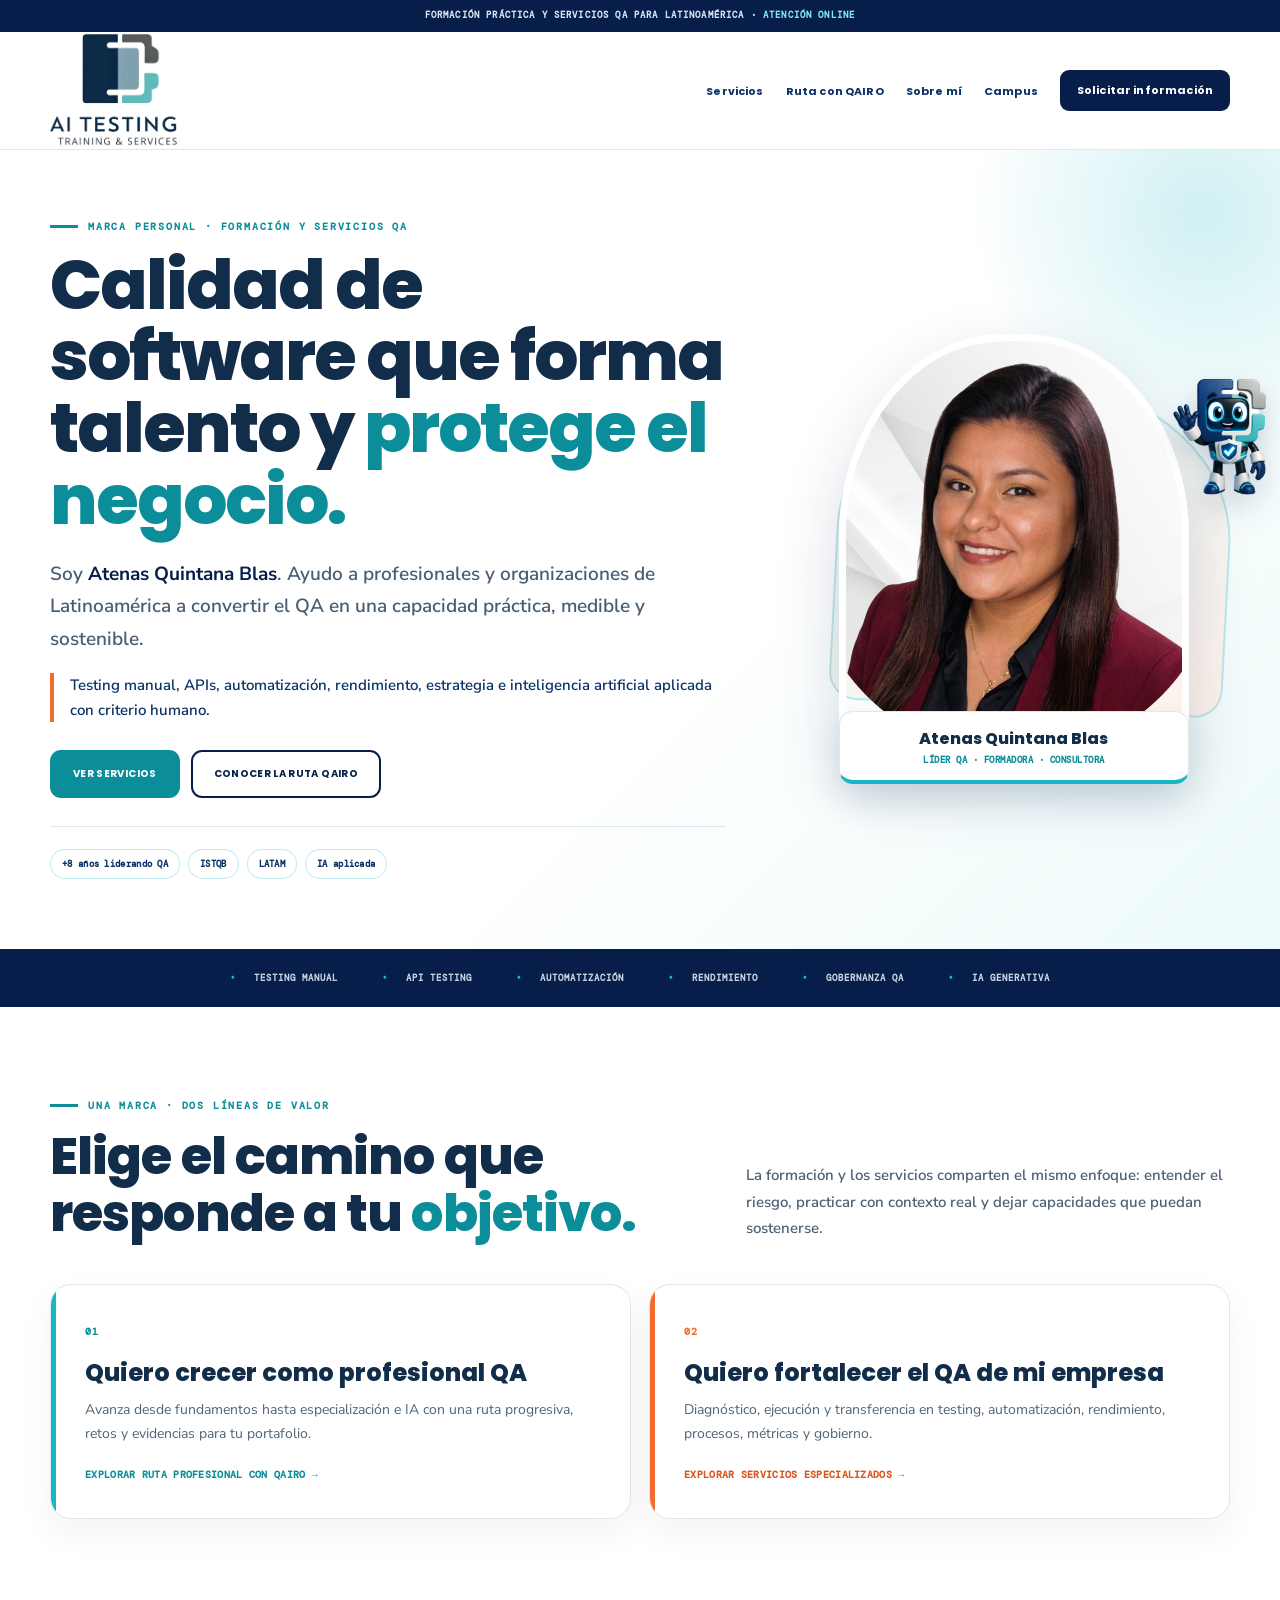
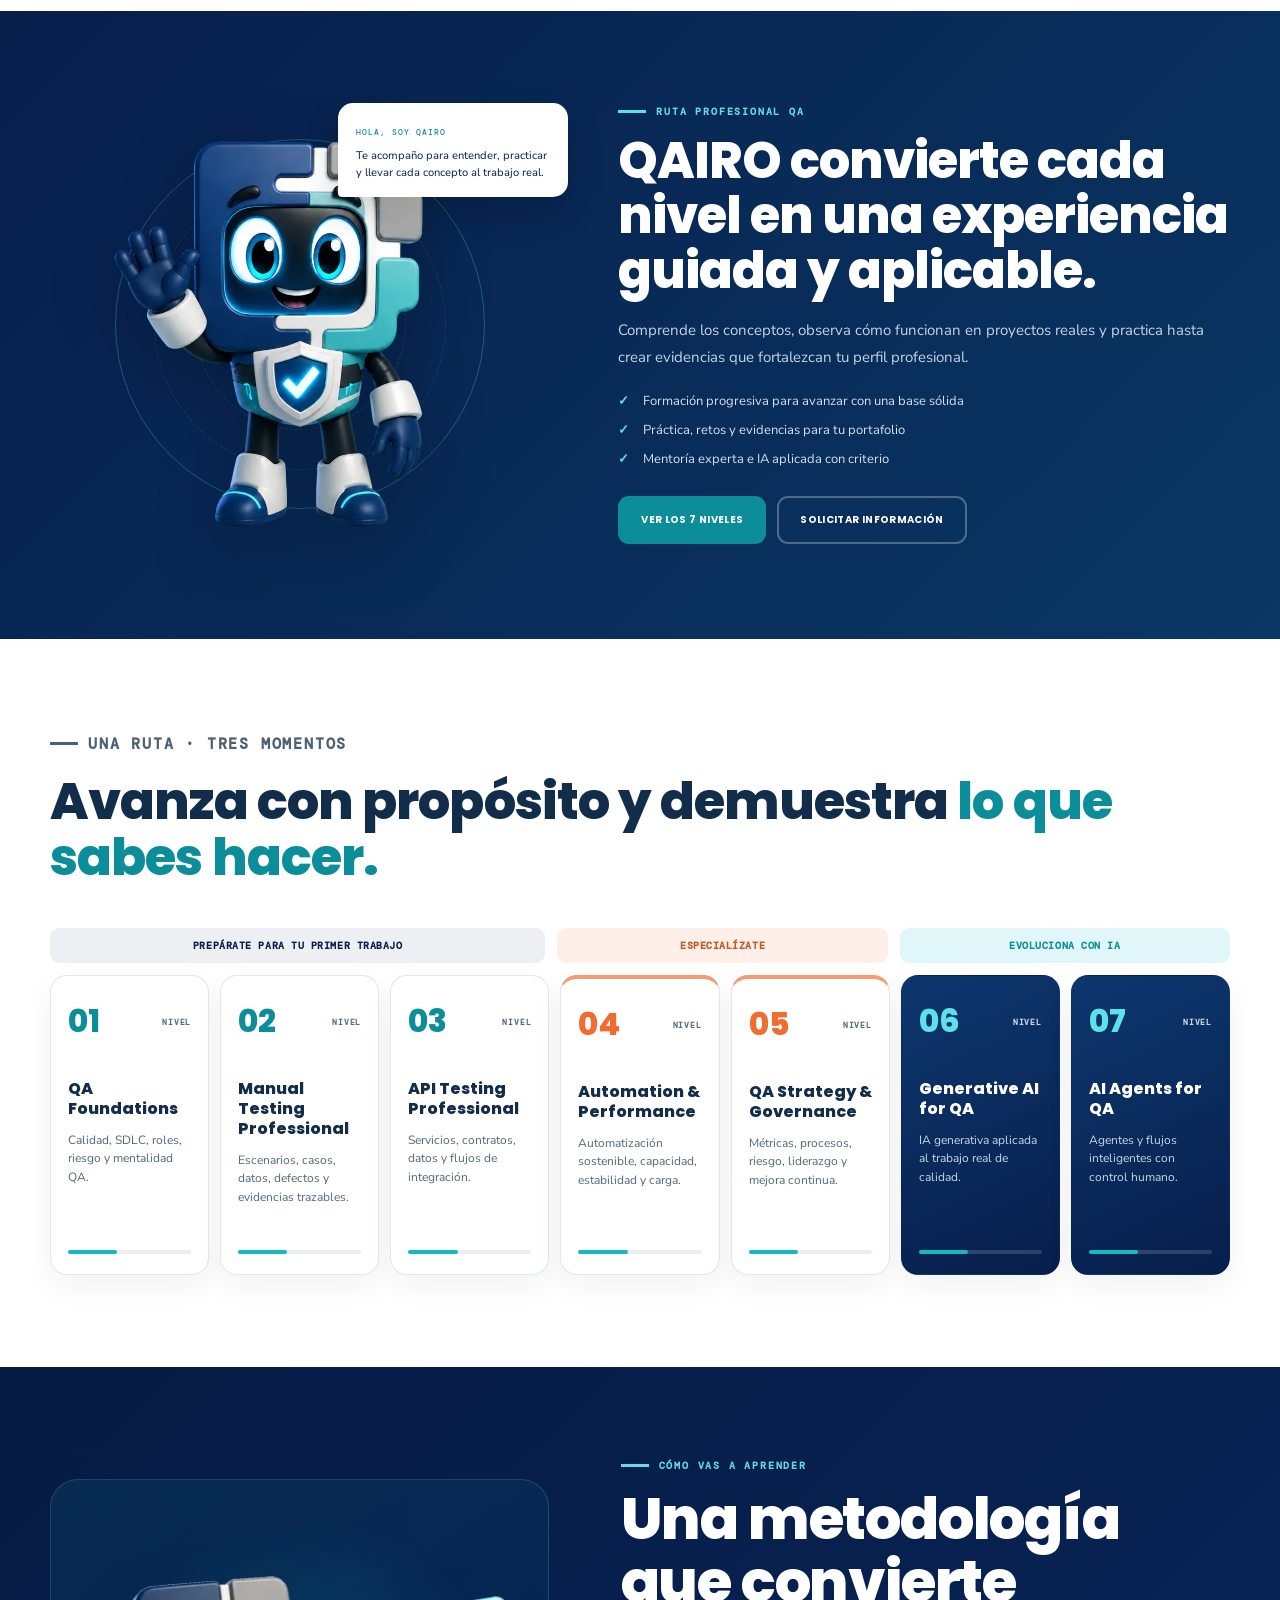
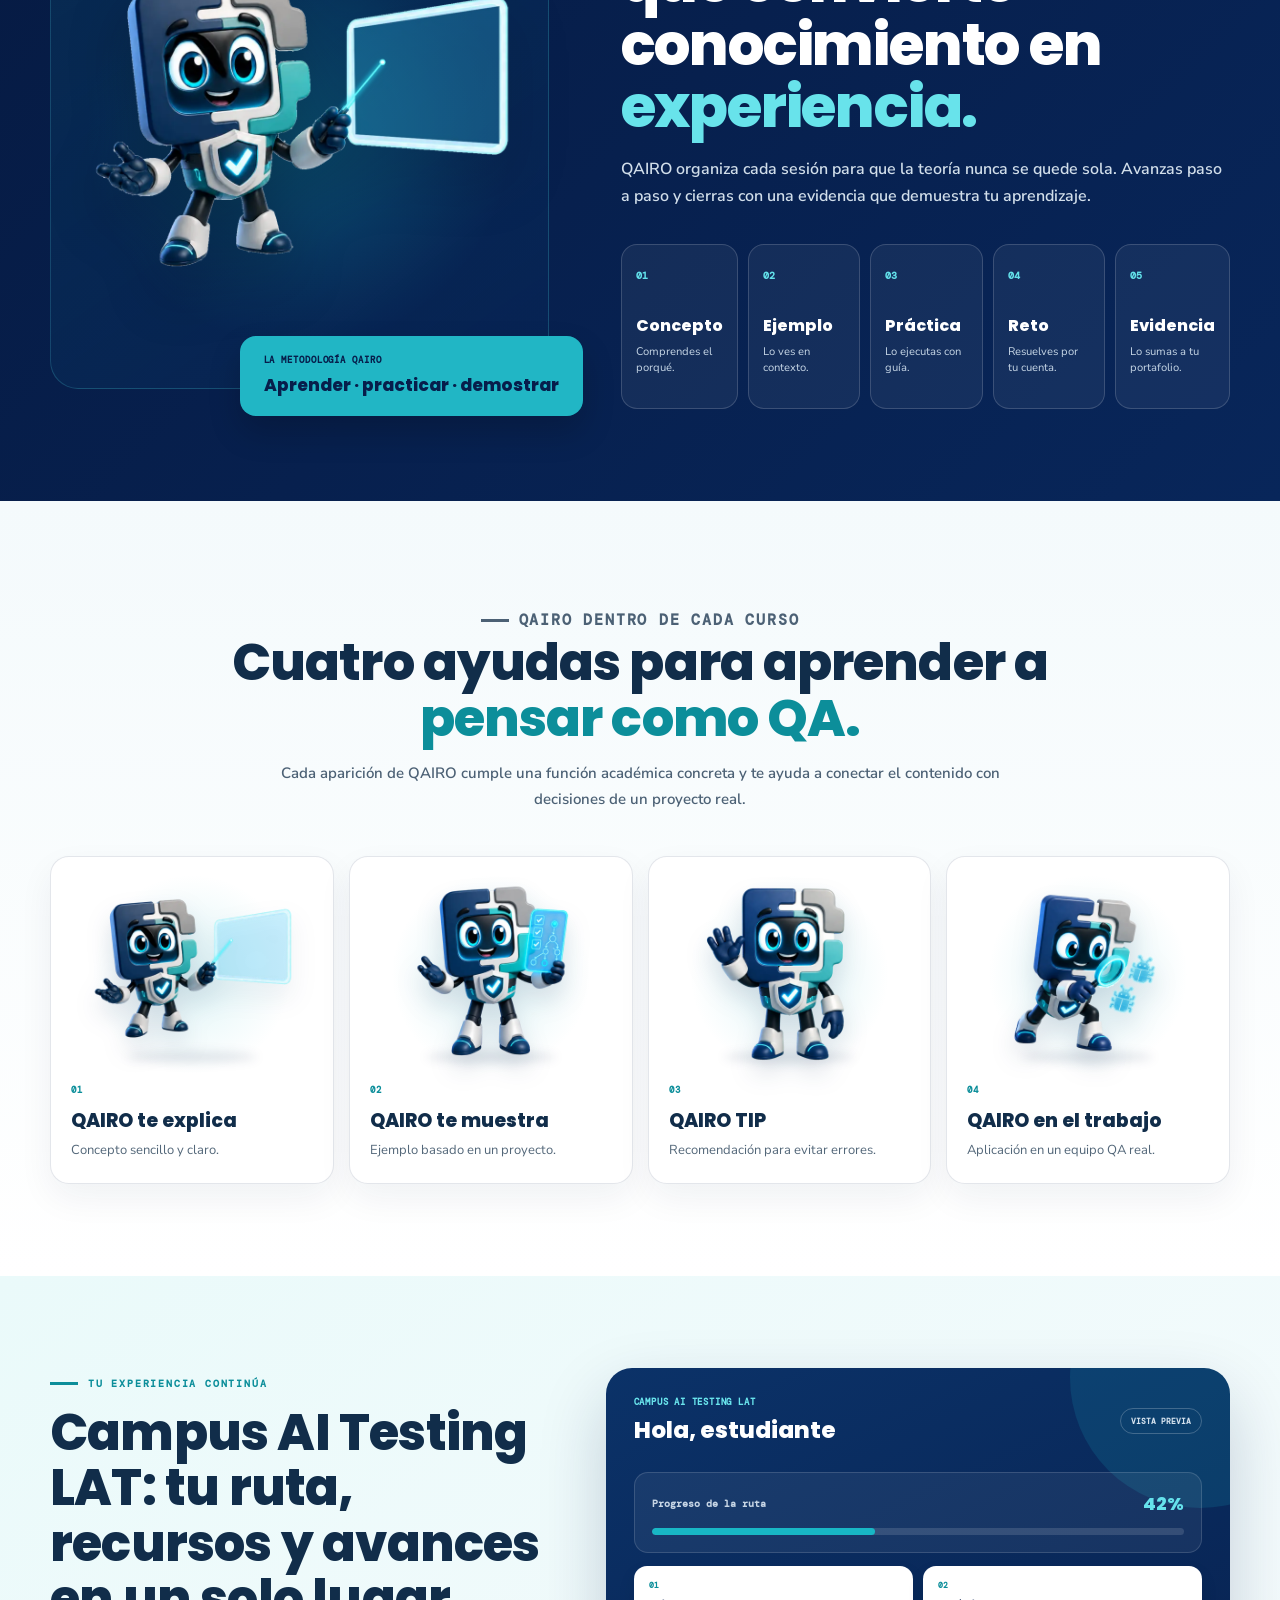
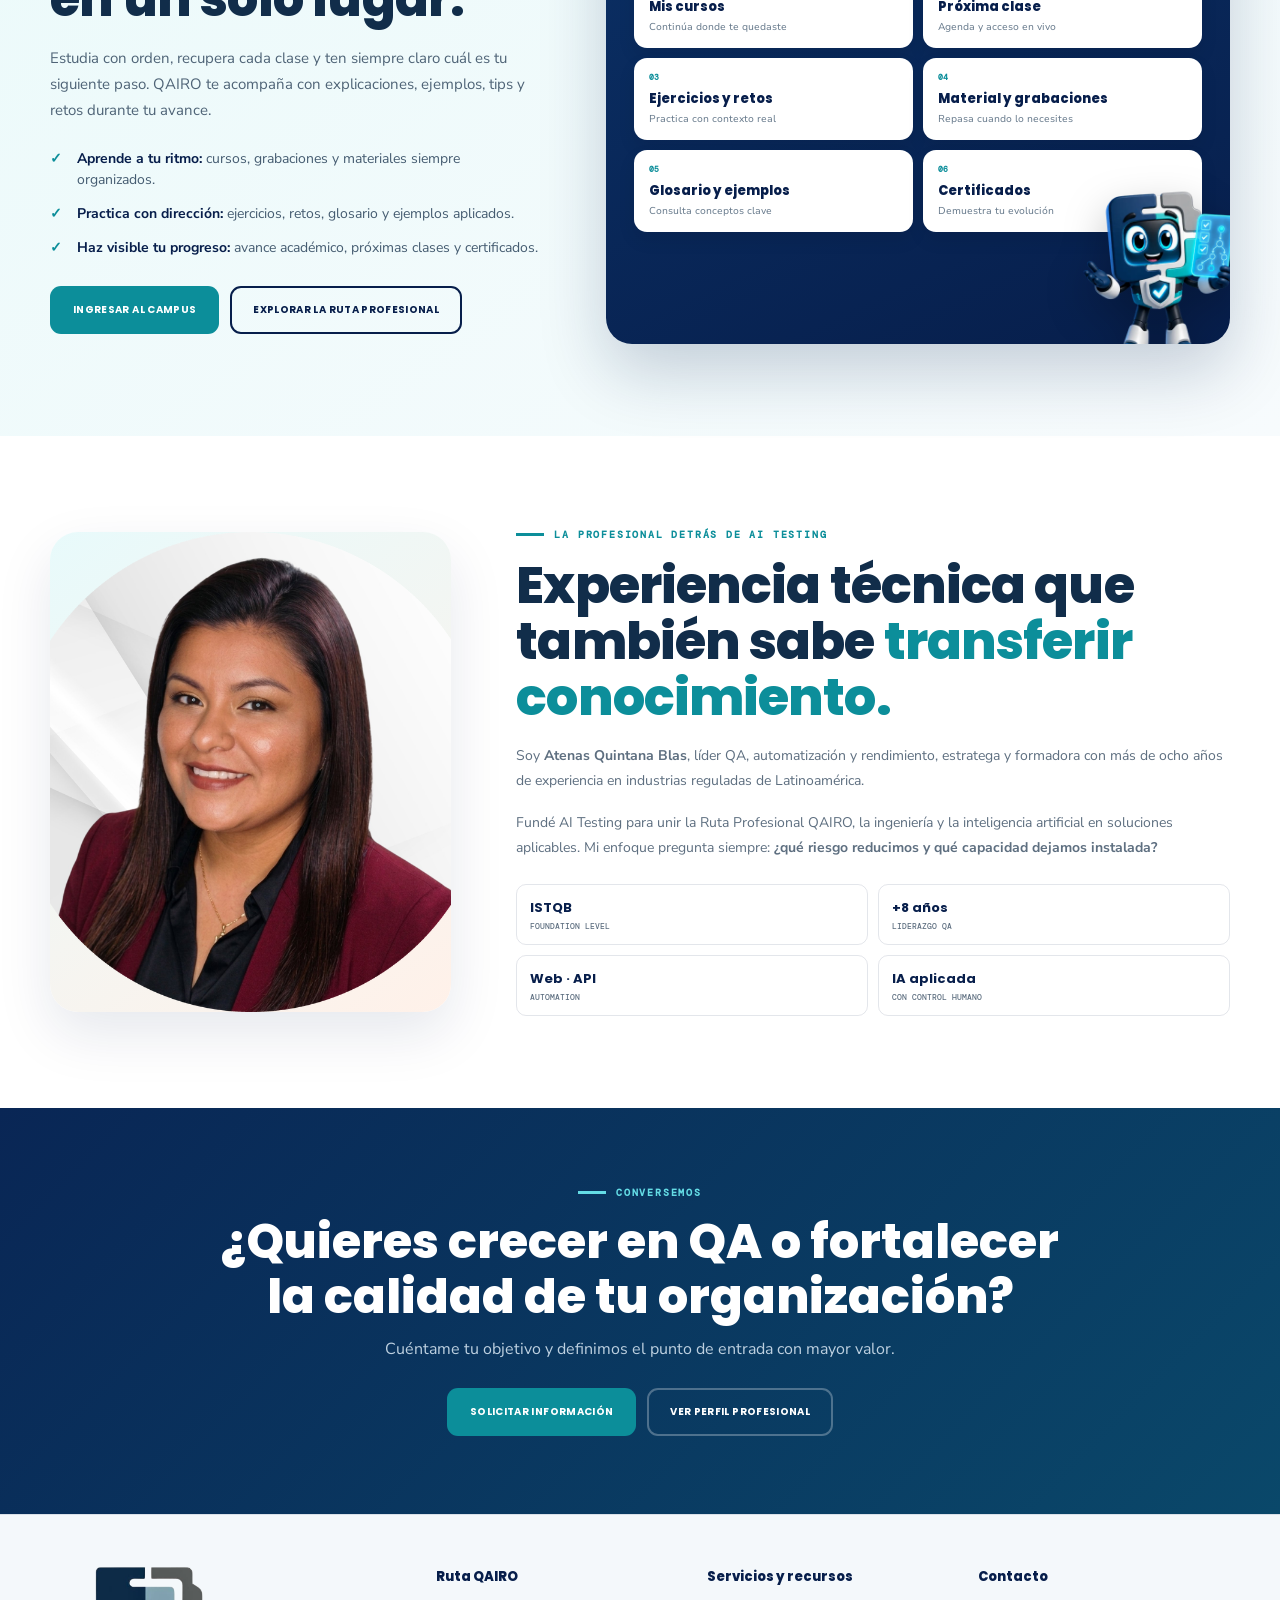
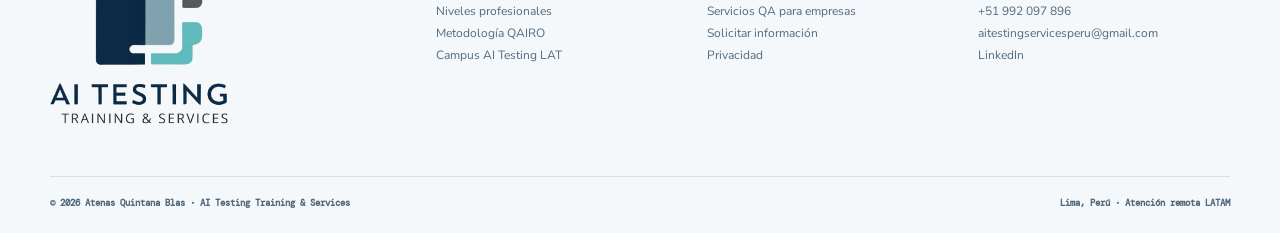
==== index.html @ d125d677 "Unifica servicios en dos líneas de valor" ====
<!doctype html>
<html lang="es-419">
<head>
  <meta charset="utf-8">
  <meta name="viewport" content="width=device-width,initial-scale=1">
  <title>AI Testing | Formación QA, QAIRO y Servicios de Testing LATAM</title>
  <meta name="description" content="Marca personal de Atenas Quintana: formación QA guiada por QAIRO, servicios de testing, automatización, rendimiento, gobierno e IA aplicada para Latinoamérica.">
  <meta name="author" content="Atenas Quintana Blas">
  <meta name="theme-color" content="#071e4b">
  <meta name="robots" content="index,follow">
  <link rel="canonical" href="https://aitesting.lat/">
  <meta property="og:type" content="website">
  <meta property="og:locale" content="es_419">
  <meta property="og:site_name" content="AI Testing Training &amp; Services">
  <meta property="og:title" content="AI Testing | Formación y Servicios QA para LATAM">
  <meta property="og:description" content="Aprende con la Ruta Profesional guiada por QAIRO o fortalece la calidad de tu organización con servicios QA especializados.">
  <meta property="og:url" content="https://aitesting.lat/">
  <meta property="og:image" content="https://aitesting.lat/assets/atenas-quintana.png">
  <link rel="preconnect" href="https://fonts.googleapis.com">
  <link rel="preconnect" href="https://fonts.gstatic.com" crossorigin>
  <link href="https://fonts.googleapis.com/css2?family=DM+Mono:wght@400;500&family=Nunito+Sans:opsz,wght@6..12,400;6..12,600;6..12,700;6..12,800&family=Poppins:wght@600;700;800&display=swap" rel="stylesheet">
  <link rel="stylesheet" href="assets/home.css?v=20260817-5">
  <script type="application/ld+json">
  {"@context":"https://schema.org","@graph":[
    {"@type":"Person","@id":"https://aitesting.lat/#atenas","name":"Atenas Quintana Blas","jobTitle":"Líder QA, Automatización y Rendimiento","url":"https://aitesting.lat/#sobre-mi","image":"https://aitesting.lat/assets/atenas-quintana.png","sameAs":["https://www.linkedin.com/in/atenas-quintana-blas"]},
    {"@type":["ProfessionalService","Organization"],"@id":"https://aitesting.lat/#organization","name":"AI Testing Training & Services","url":"https://aitesting.lat/","logo":"https://aitesting.lat/assets/ai-testing-logo-oficial.png","founder":{"@id":"https://aitesting.lat/#atenas"},"email":"aitestingservicesperu@gmail.com","telephone":"+51992097896","areaServed":"Latin America","availableLanguage":"Spanish"}
  ]}
  </script>
</head>
<body>
  <a class="skip-link" href="#contenido">Saltar al contenido</a>
  <div class="topbar">Formación práctica y servicios QA para Latinoamérica · <strong>Atención online</strong></div>
  <nav class="nav" aria-label="Navegación principal">
    <div class="container nav-inner">
      <a class="brand" href="#inicio" aria-label="AI Testing, ir al inicio"><img src="assets/ai-testing-logo-oficial.png?v=20260817-3" alt="AI Testing Training &amp; Services" width="599" height="530"></a>
      <button class="menu-button" id="menuButton" type="button" aria-label="Abrir menú" aria-expanded="false"><span></span><span></span><span></span></button>
      <ul class="nav-links" id="navLinks">
        <li><a href="#servicios">Servicios</a></li><li><a href="#ruta">Ruta con QAIRO</a></li><li><a href="#sobre-mi">Sobre mí</a></li><li><a href="#campus">Campus</a></li><li><a class="nav-cta" href="#contacto">Solicitar información</a></li>
      </ul>
    </div>
  </nav>
  <main id="contenido">
    <header class="hero" id="inicio">
      <div class="container hero-grid">
        <div class="hero-copy"><p class="eyebrow"><span></span> Marca personal · Formación y servicios QA</p><h1>Calidad de software que forma talento y <em>protege el negocio.</em></h1><p class="hero-lead">Soy <strong>Atenas Quintana Blas</strong>. Ayudo a profesionales y organizaciones de Latinoamérica a convertir el QA en una capacidad práctica, medible y sostenible.</p><p class="hero-detail">Testing manual, APIs, automatización, rendimiento, estrategia e inteligencia artificial aplicada con criterio humano.</p><div class="actions"><a class="button button-primary" href="servicios-testing-qa-latinoamerica.html">Ver servicios</a><a class="button button-outline" href="#ruta">Conocer la Ruta QAIRO</a></div><div class="hero-proof" aria-label="Especialidades"><span>+8 años liderando QA</span><span>ISTQB</span><span>LATAM</span><span>IA aplicada</span></div></div>
        <div class="portrait-area"><div class="portrait-backdrop"></div><img class="portrait" src="assets/atenas-quintana.png" alt="Atenas Quintana Blas, líder QA y formadora" width="800" height="800"><div class="hero-qairo" aria-label="QAIRO, guía de la Ruta Profesional QA"><img src="assets/qairo/qairo-bienvenida.webp" alt="QAIRO, guía académico" width="900" height="900"></div><div class="portrait-card"><strong>Atenas Quintana Blas</strong><span>Líder QA · Formadora · Consultora</span></div></div>
      </div>
    </header>
    <section class="expertise" aria-label="Áreas de experiencia"><div class="container expertise-row"><span>Testing manual</span><span>API Testing</span><span>Automatización</span><span>Rendimiento</span><span>Gobernanza QA</span><span>IA generativa</span></div></section>
    <section class="section intro" id="servicios" aria-labelledby="intro-title"><div class="container"><div class="section-head split"><div><p class="eyebrow"><span></span> Una marca · Dos líneas de valor</p><h2 id="intro-title">Elige el camino que responde a tu <em>objetivo.</em></h2></div><p>La formación y los servicios comparten el mismo enfoque: entender el riesgo, practicar con contexto real y dejar capacidades que puedan sostenerse.</p></div><div class="value-grid"><article class="value-card teal"><span class="value-index">01</span><h3>Quiero crecer como profesional QA</h3><p>Avanza desde fundamentos hasta especialización e IA con una ruta progresiva, retos y evidencias para tu portafolio.</p><a href="#ruta">Explorar Ruta Profesional con QAIRO →</a></article><article class="value-card orange"><span class="value-index">02</span><h3>Quiero fortalecer el QA de mi empresa</h3><p>Diagnóstico, ejecución y transferencia en testing, automatización, rendimiento, procesos, métricas y gobierno.</p><a href="servicios-testing-qa-latinoamerica.html">Explorar servicios especializados →</a></article></div></div></section>
    <section class="qairo-intro" id="ruta" aria-labelledby="ruta-title"><div class="container qairo-intro-grid"><div class="qairo-visual"><div class="qairo-orbit" aria-hidden="true"></div><img src="assets/qairo/qairo-bienvenida.webp" alt="QAIRO, guía académico de la Ruta Profesional QA" width="900" height="900"><div class="qairo-bubble"><span>HOLA, SOY QAIRO</span><p>Te acompaño para entender, practicar y llevar cada concepto al trabajo real.</p></div></div><div class="qairo-copy"><p class="eyebrow light"><span></span> Ruta Profesional QA</p><h2 id="ruta-title">QAIRO convierte cada nivel en una experiencia guiada y aplicable.</h2><p>Comprende los conceptos, observa cómo funcionan en proyectos reales y practica hasta crear evidencias que fortalezcan tu perfil profesional.</p><ul class="check-list"><li>Formación progresiva para avanzar con una base sólida</li><li>Práctica, retos y evidencias para tu portafolio</li><li>Mentoría experta e IA aplicada con criterio</li></ul><div class="actions"><a class="button button-teal" href="#niveles">Ver los 7 niveles</a><a class="button button-ghost" href="mailto:aitestingservicesperu@gmail.com?subject=Informaci%C3%B3n%20sobre%20la%20Ruta%20Profesional%20QAIRO">Solicitar información</a></div></div></div></section>
    <section class="section route" id="niveles" aria-labelledby="levels-title"><div class="container"><div class="section-head"><p class="eyebrow"><span></span> Una ruta · Tres momentos</p><h2 id="levels-title">Avanza con propósito y demuestra <em>lo que sabes hacer.</em></h2></div><div class="stage-labels" aria-hidden="true"><span>Prepárate para tu primer trabajo</span><span>Especialízate</span><span>Evoluciona con IA</span></div><div class="levels-grid"><article class="level-card"><div><strong>01</strong><small>NIVEL</small></div><h3>QA Foundations</h3><p>Calidad, SDLC, roles, riesgo y mentalidad QA.</p><i></i></article><article class="level-card"><div><strong>02</strong><small>NIVEL</small></div><h3>Manual Testing Professional</h3><p>Escenarios, casos, datos, defectos y evidencias trazables.</p><i></i></article><article class="level-card"><div><strong>03</strong><small>NIVEL</small></div><h3>API Testing Professional</h3><p>Servicios, contratos, datos y flujos de integración.</p><i></i></article><article class="level-card specialized"><div><strong>04</strong><small>NIVEL</small></div><h3>Automation &amp; Performance</h3><p>Automatización sostenible, capacidad, estabilidad y carga.</p><i></i></article><article class="level-card specialized"><div><strong>05</strong><small>NIVEL</small></div><h3>QA Strategy &amp; Governance</h3><p>Métricas, procesos, riesgo, liderazgo y mejora continua.</p><i></i></article><article class="level-card ai"><div><strong>06</strong><small>NIVEL</small></div><h3>Generative AI for QA</h3><p>IA generativa aplicada al trabajo real de calidad.</p><i></i></article><article class="level-card ai"><div><strong>07</strong><small>NIVEL</small></div><h3>AI Agents for QA</h3><p>Agentes y flujos inteligentes con control humano.</p><i></i></article></div></div></section>
    <section class="qairo-methodology" id="metodologia" aria-labelledby="methodology-title"><div class="container methodology-grid"><div class="methodology-visual"><div class="methodology-glow" aria-hidden="true"></div><img src="assets/qairo/qairo-explica-dinamico.webp" alt="QAIRO presenta la metodología de aprendizaje" width="900" height="900"><div class="methodology-seal"><small>La metodología QAIRO</small><strong>Aprender · practicar · demostrar</strong></div></div><div class="methodology-copy"><p class="eyebrow light"><span></span> Cómo vas a aprender</p><h2 id="methodology-title">Una metodología que convierte conocimiento en <em>experiencia.</em></h2><p>QAIRO organiza cada sesión para que la teoría nunca se quede sola. Avanzas paso a paso y cierras con una evidencia que demuestra tu aprendizaje.</p><div class="methodology-steps"><article><span>01</span><h3>Concepto</h3><p>Comprendes el porqué.</p></article><article><span>02</span><h3>Ejemplo</h3><p>Lo ves en contexto.</p></article><article><span>03</span><h3>Práctica</h3><p>Lo ejecutas con guía.</p></article><article><span>04</span><h3>Reto</h3><p>Resuelves por tu cuenta.</p></article><article><span>05</span><h3>Evidencia</h3><p>Lo sumas a tu portafolio.</p></article></div></div></div></section>
    <section class="section method" aria-labelledby="method-title"><div class="container"><div class="section-head centered"><p class="eyebrow"><span></span> QAIRO dentro de cada curso</p><h2 id="method-title">Cuatro ayudas para aprender a <em>pensar como QA.</em></h2><p>Cada aparición de QAIRO cumple una función académica concreta y te ayuda a conectar el contenido con decisiones de un proyecto real.</p></div><div class="method-grid"><article><div class="method-image"><img src="assets/qairo/qairo-explica-dinamico.webp" alt="QAIRO explica un concepto con apoyo visual"></div><span>01</span><h3>QAIRO te explica</h3><p>Concepto sencillo y claro.</p></article><article><div class="method-image"><img src="assets/qairo/qairo-muestra.webp" alt="QAIRO muestra un ejemplo real"></div><span>02</span><h3>QAIRO te muestra</h3><p>Ejemplo basado en un proyecto.</p></article><article><div class="method-image"><img src="assets/qairo/qairo-bienvenida.webp" alt="QAIRO comparte un tip profesional"></div><span>03</span><h3>QAIRO TIP</h3><p>Recomendación para evitar errores.</p></article><article><div class="method-image"><img src="assets/qairo/qairo-trabajo.webp" alt="QAIRO aplica el concepto en el trabajo"></div><span>04</span><h3>QAIRO en el trabajo</h3><p>Aplicación en un equipo QA real.</p></article></div></div></section>
    <section class="section campus-showcase" id="campus" aria-labelledby="campus-title"><div class="container campus-showcase-grid"><div class="campus-copy"><p class="eyebrow"><span></span> Tu experiencia continúa</p><h2 id="campus-title">Campus AI Testing LAT: tu ruta, recursos y avances en un solo lugar.</h2><p>Estudia con orden, recupera cada clase y ten siempre claro cuál es tu siguiente paso. QAIRO te acompaña con explicaciones, ejemplos, tips y retos durante tu avance.</p><ul class="campus-benefits"><li><strong>Aprende a tu ritmo:</strong> cursos, grabaciones y materiales siempre organizados.</li><li><strong>Practica con dirección:</strong> ejercicios, retos, glosario y ejemplos aplicados.</li><li><strong>Haz visible tu progreso:</strong> avance académico, próximas clases y certificados.</li></ul><div class="actions"><a class="button button-primary" href="campus/">Ingresar al Campus</a><a class="button button-outline" href="#niveles">Explorar la Ruta Profesional</a></div></div><div class="campus-preview" aria-label="Vista previa del Campus AI Testing LAT"><div class="campus-preview-head"><div><small>Campus AI Testing LAT</small><strong>Hola, estudiante</strong></div><span>Vista previa</span></div><div class="campus-progress"><div><small>Progreso de la ruta</small><strong>42%</strong></div><i><b></b></i></div><div class="campus-modules"><article><span>01</span><strong>Mis cursos</strong><small>Continúa donde te quedaste</small></article><article><span>02</span><strong>Próxima clase</strong><small>Agenda y acceso en vivo</small></article><article><span>03</span><strong>Ejercicios y retos</strong><small>Practica con contexto real</small></article><article><span>04</span><strong>Material y grabaciones</strong><small>Repasa cuando lo necesites</small></article><article><span>05</span><strong>Glosario y ejemplos</strong><small>Consulta conceptos clave</small></article><article><span>06</span><strong>Certificados</strong><small>Demuestra tu evolución</small></article></div><img class="campus-qairo" src="assets/qairo/qairo-muestra.webp" alt="QAIRO guía la experiencia del Campus" width="780" height="900"></div></div></section>
    <section class="section about" id="sobre-mi" aria-labelledby="about-title"><div class="container about-grid"><div class="about-photo"><img src="assets/atenas-quintana.png" alt="Retrato profesional de Atenas Quintana Blas" width="800" height="800"></div><div><p class="eyebrow"><span></span> La profesional detrás de AI Testing</p><h2 id="about-title">Experiencia técnica que también sabe <em>transferir conocimiento.</em></h2><p>Soy <strong>Atenas Quintana Blas</strong>, líder QA, automatización y rendimiento, estratega y formadora con más de ocho años de experiencia en industrias reguladas de Latinoamérica.</p><p>Fundé AI Testing para unir la Ruta Profesional QAIRO, la ingeniería y la inteligencia artificial en soluciones aplicables. Mi enfoque pregunta siempre: <strong>¿qué riesgo reducimos y qué capacidad dejamos instalada?</strong></p><div class="credentials"><span><strong>ISTQB</strong> Foundation Level</span><span><strong>+8 años</strong> Liderazgo QA</span><span><strong>Web · API</strong> Automation</span><span><strong>IA aplicada</strong> Con control humano</span></div></div></div></section>
    <section class="contact" id="contacto" aria-labelledby="contact-title"><div class="container contact-inner"><p class="eyebrow light"><span></span> Conversemos</p><h2 id="contact-title">¿Quieres crecer en QA o fortalecer la calidad de tu organización?</h2><p>Cuéntame tu objetivo y definimos el punto de entrada con mayor valor.</p><div class="actions"><a class="button button-teal" href="mailto:aitestingservicesperu@gmail.com?subject=Solicitud%20de%20informaci%C3%B3n%20-%20AI%20Testing">Solicitar información</a><a class="button button-ghost" href="https://www.linkedin.com/in/atenas-quintana-blas" target="_blank" rel="noopener">Ver perfil profesional</a></div></div></section>
  </main>
  <footer><div class="container footer-grid"><div class="footer-brand"><img src="assets/ai-testing-logo-oficial.png?v=20260817-3" alt="AI Testing Training &amp; Services" width="599" height="530"></div><nav aria-label="Ruta QAIRO"><strong>Ruta QAIRO</strong><a href="#niveles">Niveles profesionales</a><a href="#metodologia">Metodología QAIRO</a><a href="#campus">Campus AI Testing LAT</a></nav><nav aria-label="Servicios y recursos"><strong>Servicios y recursos</strong><a href="servicios-testing-qa-latinoamerica.html">Servicios QA para empresas</a><a href="#contacto">Solicitar información</a><a href="politica-privacidad.html">Privacidad</a></nav><div><strong>Contacto</strong><a href="tel:+51992097896">+51 992 097 896</a><a href="mailto:aitestingservicesperu@gmail.com">aitestingservicesperu@gmail.com</a><a href="https://www.linkedin.com/in/atenas-quintana-blas" target="_blank" rel="noopener">LinkedIn</a></div></div><div class="container footer-bottom"><span>© 2026 Atenas Quintana Blas · AI Testing Training &amp; Services</span><span>Lima, Perú · Atención remota LATAM</span></div></footer>
  <script>const button=document.getElementById('menuButton');const menu=document.getElementById('navLinks');button.addEventListener('click',()=>{const open=menu.classList.toggle('open');button.setAttribute('aria-expanded',String(open));button.setAttribute('aria-label',open?'Cerrar menú':'Abrir menú')});menu.querySelectorAll('a').forEach(link=>link.addEventListener('click',()=>{menu.classList.remove('open');button.setAttribute('aria-expanded','false')}));</script>
</body>
</html>
---- assets/home.css ----
*,*::before,*::after{box-sizing:border-box;margin:0;padding:0}
:root{--navy:#071e4b;--navy-2:#0b3268;--teal:#18b7c5;--teal-dark:#0c8e9a;--teal-pale:#e8fafb;--orange:#f26c2f;--orange-pale:#fff1e9;--ink:#112d4a;--gray:#5e6f80;--muted:#93a2b0;--soft:#f4f8fb;--white:#fff;--line:rgba(7,30,75,.11);--shadow:0 22px 58px rgba(7,30,75,.11);--display:'Poppins',Arial,sans-serif;--body:'Nunito Sans',Arial,sans-serif;--mono:'DM Mono',monospace}
html{scroll-behavior:smooth;scroll-padding-top:126px}body{font-family:var(--body);color:var(--ink);background:white;overflow-x:hidden}a{color:inherit}img{display:block;max-width:100%}.container{width:min(1180px,calc(100% - 48px));margin-inline:auto}.skip-link{position:fixed;left:18px;top:-80px;z-index:100;background:white;padding:12px 18px;border-radius:8px}.skip-link:focus{top:16px}.topbar{background:var(--navy);color:#d5e2ef;text-align:center;padding:9px 16px;font:700 9px/1.5 var(--mono);letter-spacing:1.15px;text-transform:uppercase}.topbar strong{color:#7de6ee}
.nav{height:118px;position:sticky;top:0;z-index:50;background:rgba(255,255,255,.97);border-bottom:1px solid var(--line);backdrop-filter:blur(15px)}.nav-inner{height:100%;display:flex;align-items:center;justify-content:space-between;gap:24px}.brand{display:flex;align-items:center;width:138px;height:112px}.brand img{width:100%;height:100%;object-fit:contain;object-position:left center}.nav-links{display:flex;align-items:center;gap:22px;list-style:none}.nav-links a{text-decoration:none;color:var(--navy-2);font:700 11px var(--display);letter-spacing:.15px;transition:.2s}.nav-links a:hover{color:var(--teal-dark)}.nav-links .nav-cta{display:inline-flex;background:var(--navy);color:white;padding:12px 17px;border-radius:9px}.nav-links .nav-cta:hover{background:var(--teal-dark);color:white}.menu-button{display:none;border:0;background:transparent;width:42px;height:42px}.menu-button span{display:block;width:24px;height:2px;background:var(--navy);margin:5px auto}
.hero{min-height:690px;display:grid;align-items:center;position:relative;overflow:hidden;background:linear-gradient(135deg,#fff 0%,#fff 57%,#edfafa 100%)}.hero::before{content:'';position:absolute;width:480px;height:480px;border-radius:50%;right:-160px;top:-180px;background:radial-gradient(circle,rgba(24,183,197,.2),transparent 68%)}.hero-grid{display:grid;grid-template-columns:1.22fr .78fr;gap:72px;align-items:center;padding:70px 0;position:relative;z-index:1}.eyebrow{font:700 10px var(--mono);color:var(--teal-dark);letter-spacing:1.8px;text-transform:uppercase;margin-bottom:16px;display:flex;align-items:center;gap:10px}.eyebrow span{width:28px;height:3px;background:currentColor}.eyebrow.light{color:#64dce5}.hero h1{font:800 clamp(44px,5.4vw,70px)/1.04 var(--display);letter-spacing:-2px;margin-bottom:22px;max-width:780px}.hero h1 em,.section-head h2 em,.about h2 em{font-style:normal;color:var(--teal-dark)}.hero-lead{max-width:700px;color:#465d72;font-size:19px;line-height:1.7;font-weight:600}.hero-lead strong{color:var(--navy)}.hero-detail{max-width:680px;border-left:4px solid var(--orange);padding-left:16px;margin:18px 0 0;color:var(--navy-2);font-size:15px;line-height:1.65;font-weight:600}.actions{display:flex;flex-wrap:wrap;gap:11px;margin-top:28px}.button{display:inline-flex;align-items:center;justify-content:center;text-decoration:none;border:2px solid transparent;border-radius:11px;padding:14px 21px;font:700 10px var(--display);letter-spacing:.35px;text-transform:uppercase;transition:.2s}.button:hover{transform:translateY(-2px)}.button-primary,.button-teal{background:var(--teal-dark);color:white}.button-primary:hover,.button-teal:hover{background:var(--navy)}.button-outline{border-color:var(--navy);color:var(--navy)}.button-outline:hover{background:var(--navy);color:white}.button-ghost{border-color:rgba(255,255,255,.28);color:white}.button-ghost:hover{border-color:var(--teal);color:#8cecf2}.hero-proof{display:flex;gap:8px;flex-wrap:wrap;margin-top:28px;padding-top:22px;border-top:1px solid var(--line)}.hero-proof span{font:600 9px var(--mono);letter-spacing:.3px;padding:8px 11px;border:1px solid rgba(24,183,197,.28);border-radius:999px;color:var(--navy-2);background:white}.portrait-area{position:relative;display:flex;justify-content:center}.portrait-backdrop{position:absolute;inset:48px 0 55px 38px;border-radius:47% 47% 28px 28px;background:linear-gradient(145deg,var(--teal-pale),#fff3ec);border:2px solid rgba(24,183,197,.25);transform:rotate(3deg)}.portrait{position:relative;width:min(350px,78vw);height:430px;object-fit:cover;object-position:50% 16%;border-radius:47% 47% 26px 26px;border:7px solid white;box-shadow:0 25px 65px rgba(7,30,75,.16)}.hero-qairo{position:absolute;z-index:4;right:-68px;top:28px;width:138px;height:150px;pointer-events:none}.hero-qairo img{width:138px;height:150px;object-fit:contain;filter:drop-shadow(0 13px 14px rgba(7,30,75,.2))}.portrait-card{position:absolute;left:50%;bottom:-20px;transform:translateX(-50%);width:calc(100% - 54px);max-width:350px;background:white;border:1px solid var(--line);border-bottom:4px solid var(--teal);border-radius:14px;padding:14px 16px;text-align:center;box-shadow:0 15px 35px rgba(7,30,75,.12)}.portrait-card strong{display:block;font:800 16px var(--display)}.portrait-card span{display:block;margin-top:3px;color:var(--teal-dark);font:600 9px var(--mono);letter-spacing:.5px;text-transform:uppercase}
.expertise{background:var(--navy)}.expertise-row{min-height:58px;display:flex;align-items:center;justify-content:center;gap:0;flex-wrap:wrap}.expertise-row span{color:#c4d2e1;font:600 9px var(--mono);letter-spacing:1px;text-transform:uppercase;padding:15px 22px}.expertise-row span::before{content:'•';color:var(--teal);margin-right:18px}.section{padding:92px 0}.section-head{margin-bottom:43px}.section-head.split{display:grid;grid-template-columns:1fr .75fr;gap:50px;align-items:end}.section-head h2,.about h2{font:800 clamp(36px,4vw,52px)/1.1 var(--display);letter-spacing:-.9px}.section-head>p{color:#4c6175;font-size:15px;line-height:1.75;font-weight:600}.section-head.centered{text-align:center;max-width:820px;margin-inline:auto}.section-head.centered .eyebrow{justify-content:center}.section-head.centered>p{max-width:720px;margin:14px auto 0}
.value-grid{display:grid;grid-template-columns:1fr 1fr;gap:18px}.value-card{position:relative;padding:34px;border:1px solid var(--line);border-radius:21px;background:white;overflow:hidden;box-shadow:0 14px 34px rgba(7,30,75,.055)}.value-card::before{content:'';position:absolute;inset:0 auto 0 0;width:5px;background:var(--teal)}.value-card.orange::before{background:var(--orange)}.value-index{color:var(--teal-dark);font:700 10px var(--mono);letter-spacing:1px}.value-card.orange .value-index{color:var(--orange)}.value-card h3{font:800 24px/1.25 var(--display);margin:17px 0 10px}.value-card p{color:#4f6477;font-size:14px;line-height:1.7;margin-bottom:16px}.value-card a{text-decoration:none;color:var(--teal-dark);font:700 10px var(--mono);text-transform:uppercase;letter-spacing:.3px}.value-card.orange a{color:#d8561b}
.qairo-intro{background:linear-gradient(135deg,var(--navy),#0a3764);color:white;padding:74px 0;overflow:hidden}.qairo-intro-grid{display:grid;grid-template-columns:.9fr 1.1fr;gap:68px;align-items:center}.qairo-visual{height:480px;position:relative;display:flex;align-items:flex-end;justify-content:center}.qairo-visual>img{position:relative;z-index:2;height:460px;width:auto;object-fit:contain;filter:drop-shadow(0 24px 35px rgba(0,0,0,.24))}.qairo-orbit{position:absolute;width:370px;height:370px;border:1px solid rgba(84,225,235,.28);border-radius:50%;top:54px;left:50%;transform:translateX(-50%)}.qairo-orbit::before,.qairo-orbit::after{content:'';position:absolute;border-radius:50%;border:1px dashed rgba(84,225,235,.15)}.qairo-orbit::before{inset:38px}.qairo-orbit::after{inset:78px}.qairo-bubble{position:absolute;z-index:3;right:-18px;top:18px;width:230px;background:white;color:var(--navy);padding:16px 18px;border-radius:15px 15px 15px 4px;box-shadow:0 16px 35px rgba(0,0,0,.18)}.qairo-bubble span{color:var(--teal-dark);font:500 8px var(--mono);letter-spacing:1px}.qairo-bubble p{font-size:11px;line-height:1.55;margin-top:6px}.qairo-copy h2{font:800 clamp(34px,4vw,50px)/1.1 var(--display);letter-spacing:-1px;margin-bottom:18px}.qairo-copy>p:not(.eyebrow){color:#c4d3e3;font-size:15px;line-height:1.78;max-width:690px}.check-list{list-style:none;display:grid;gap:11px;margin-top:22px}.check-list li{font-size:13px;color:#d5e0eb;padding-left:25px;position:relative}.check-list li::before{content:'✓';position:absolute;left:0;color:#5ce2ec;font-weight:900}
.stage-labels{display:grid;grid-template-columns:3fr 2fr 2fr;gap:12px;margin-bottom:12px}.stage-labels span{text-align:center;padding:11px 14px;border-radius:9px;background:rgba(7,30,75,.07);color:var(--navy);font:700 10px var(--mono);text-transform:uppercase;letter-spacing:.55px}.stage-labels span:nth-child(2){background:rgba(242,108,47,.11);color:#c65320}.stage-labels span:last-child{background:rgba(24,183,197,.13);color:var(--teal-dark)}.levels-grid{display:grid;grid-template-columns:repeat(7,1fr);gap:11px}.level-card{min-height:300px;position:relative;overflow:hidden;padding:22px 17px;background:white;border:1px solid var(--line);border-radius:17px;box-shadow:0 12px 30px rgba(7,30,75,.055)}.level-card>div{display:flex;align-items:center;justify-content:space-between}.level-card strong{font:800 31px var(--display);color:var(--teal-dark)}.level-card small{font:700 8px var(--mono);letter-spacing:.8px;color:#586d81}.level-card h3{font:800 16px/1.23 var(--display);margin:34px 0 12px}.level-card p{font-size:12px;line-height:1.55;color:#536779}.level-card i{position:absolute;left:17px;right:17px;bottom:20px;height:4px;border-radius:10px;background:#e8eef2}.level-card i::before{content:'';display:block;width:40%;height:100%;background:var(--teal);border-radius:10px}.level-card.specialized{border-top:4px solid rgba(242,108,47,.68)}.level-card.specialized strong{color:var(--orange)}.level-card.ai{color:white;background:linear-gradient(155deg,#0d376e,var(--navy));border-color:transparent}.level-card.ai strong{color:#5de1ea}.level-card.ai small,.level-card.ai p{color:#c7d7e8}.level-card.ai i{background:rgba(255,255,255,.15)}
.qairo-methodology{background:linear-gradient(135deg,#061a42,#08265a);color:white;padding:92px 0;overflow:hidden}.methodology-grid{display:grid;grid-template-columns:.9fr 1.1fr;gap:72px;align-items:center}.methodology-visual{min-height:510px;position:relative;display:grid;place-items:center;border:1px solid rgba(83,218,229,.2);border-radius:28px;background:linear-gradient(145deg,rgba(18,183,197,.1),rgba(8,38,90,.35))}.methodology-glow{position:absolute;width:430px;height:430px;border-radius:48% 52% 58% 42%;background:radial-gradient(circle,rgba(18,183,197,.28),rgba(18,183,197,.04) 58%,transparent 70%);transform:rotate(-10deg)}.methodology-visual>img{position:relative;z-index:2;width:430px;height:430px;object-fit:contain;filter:drop-shadow(0 24px 30px rgba(0,0,0,.24))}.methodology-seal{position:absolute;z-index:3;right:-35px;bottom:-28px;min-width:330px;background:#21b6c5;color:var(--navy);padding:18px 24px;border-radius:16px;box-shadow:0 16px 32px rgba(0,0,0,.18)}.methodology-seal small,.methodology-seal strong{display:block}.methodology-seal small{font:700 9px var(--mono);letter-spacing:.9px;text-transform:uppercase}.methodology-seal strong{font:800 17px var(--display);margin-top:6px}.methodology-copy h2{font:800 clamp(38px,4.6vw,58px)/1.08 var(--display);letter-spacing:-1.2px}.methodology-copy h2 em{font-style:normal;color:#68e3eb}.methodology-copy>p:not(.eyebrow){color:#d1deea;font-size:16px;line-height:1.7;font-weight:600;margin-top:17px}.methodology-steps{display:grid;grid-template-columns:repeat(5,1fr);gap:10px;margin-top:34px}.methodology-steps article{min-height:165px;padding:18px 14px;border:1px solid rgba(255,255,255,.16);border-radius:16px;background:rgba(255,255,255,.055)}.methodology-steps span{font:700 10px var(--mono);color:#63e2eb}.methodology-steps h3{font:800 16px var(--display);margin:28px 0 6px}.methodology-steps p{font-size:11px;line-height:1.45;color:#c5d5e5}.method{background:linear-gradient(180deg,#f4fafc,#fff)}.method-grid{display:grid;grid-template-columns:repeat(4,1fr);gap:15px}.method-grid article{background:white;border:1px solid var(--line);border-radius:19px;padding:15px 20px 24px;box-shadow:0 14px 35px rgba(7,30,75,.06);overflow:hidden}.method-image{height:205px;position:relative;display:grid;place-items:center;background:radial-gradient(circle,rgba(24,183,197,.14),transparent 63%)}.method-image::after{content:'';position:absolute;width:130px;height:12px;bottom:14px;border-radius:50%;background:rgba(7,30,75,.10);filter:blur(5px)}.method-image img{height:205px;width:100%;object-fit:contain;position:relative;z-index:1;filter:drop-shadow(0 13px 12px rgba(7,30,75,.13))}.method-grid article>span{display:block;color:var(--teal-dark);font:700 9px var(--mono);letter-spacing:1px;margin-top:7px}.method-grid h3{font:800 19px var(--display);margin:10px 0 6px}.method-grid p{font-size:13px;color:#536779}.campus-showcase{background:linear-gradient(145deg,#eafafa,#f7fbfd)}.campus-showcase-grid{display:grid;grid-template-columns:.88fr 1.12fr;gap:65px;align-items:center}.campus-copy h2{font:800 clamp(36px,4vw,50px)/1.11 var(--display);letter-spacing:-.8px}.campus-copy>p:not(.eyebrow){color:#4f6477;font-size:15px;line-height:1.75;margin-top:17px}.campus-benefits{list-style:none;display:grid;gap:12px;margin-top:24px}.campus-benefits li{position:relative;padding-left:27px;color:#455c71;font-size:14px;line-height:1.55}.campus-benefits li::before{content:'✓';position:absolute;left:0;color:var(--teal-dark);font-weight:900}.campus-benefits strong{color:var(--navy)}.campus-preview{position:relative;min-height:560px;padding:28px 28px 112px;border-radius:26px;background:linear-gradient(155deg,#0b3268,var(--navy));box-shadow:0 28px 68px rgba(7,30,75,.2);overflow:hidden;color:white}.campus-preview::before{content:'';position:absolute;width:260px;height:260px;border-radius:50%;right:-100px;top:-120px;background:rgba(24,183,197,.15)}.campus-preview-head,.campus-progress>div{display:flex;align-items:center;justify-content:space-between;gap:18px;position:relative;z-index:1}.campus-preview-head small,.campus-preview-head strong{display:block}.campus-preview-head small{font:700 9px var(--mono);color:#69e4ec;letter-spacing:.8px;text-transform:uppercase}.campus-preview-head strong{font:800 23px var(--display);margin-top:5px}.campus-preview-head>span{font:700 8px var(--mono);padding:7px 10px;border:1px solid rgba(255,255,255,.22);border-radius:999px;color:#d5e2ee;text-transform:uppercase}.campus-progress{position:relative;z-index:1;margin-top:25px;padding:17px;border:1px solid rgba(255,255,255,.14);background:rgba(255,255,255,.06);border-radius:14px}.campus-progress small{font:600 10px var(--mono);color:#c6d5e5}.campus-progress strong{font:800 18px var(--display);color:#65e2eb}.campus-progress i{display:block;height:7px;background:rgba(255,255,255,.13);border-radius:99px;margin-top:11px;overflow:hidden}.campus-progress b{display:block;width:42%;height:100%;background:var(--teal);border-radius:99px}.campus-modules{position:relative;z-index:1;display:grid;grid-template-columns:1fr 1fr;gap:10px;margin-top:13px}.campus-modules article{padding:14px 15px;border-radius:13px;background:white;color:var(--navy);box-shadow:0 8px 18px rgba(0,0,0,.08)}.campus-modules span,.campus-modules strong,.campus-modules small{display:block}.campus-modules span{font:700 8px var(--mono);color:var(--teal-dark)}.campus-modules strong{font:800 13px var(--display);margin-top:7px}.campus-modules small{font-size:10px;color:#65788a;margin-top:3px}.campus-qairo{position:absolute;z-index:3;right:-22px;bottom:-38px;width:190px;height:205px;object-fit:contain;filter:drop-shadow(0 16px 20px rgba(0,0,0,.25))}
.about-grid{display:grid;grid-template-columns:.72fr 1.28fr;gap:65px;align-items:center}.about-photo{background:linear-gradient(145deg,var(--teal-pale),var(--orange-pale));border-radius:28px;overflow:hidden;box-shadow:0 22px 55px rgba(7,30,75,.1)}.about-photo img{width:100%;height:480px;object-fit:cover;object-position:50% 18%}.about-grid>div:last-child>p:not(.eyebrow){color:var(--gray);font-size:14px;line-height:1.8;margin-top:17px}.credentials{display:grid;grid-template-columns:1fr 1fr;gap:10px;margin-top:24px}.credentials span{padding:13px;border:1px solid var(--line);border-radius:10px;font:500 8px var(--mono);color:var(--gray);text-transform:uppercase}.credentials strong{display:block;color:var(--navy);font:700 13px var(--display);text-transform:none;margin-bottom:3px}.contact{background:linear-gradient(135deg,#092655,#0a486a);color:white;padding:78px 0;text-align:center}.contact-inner{max-width:850px}.contact .eyebrow{justify-content:center}.contact h2{font:800 clamp(32px,4vw,48px)/1.13 var(--display)}.contact p:not(.eyebrow){color:#bdd0e0;margin-top:14px}.contact .actions{justify-content:center}
footer{background:#f4f8fb;color:#53697d;padding:52px 0 24px;border-top:1px solid var(--line)}.footer-grid{display:grid;grid-template-columns:1.5fr 1fr 1fr 1.1fr;gap:42px}.footer-brand img{width:178px;height:158px;object-fit:contain;object-position:left;margin-bottom:15px}.footer-brand p{font-size:12px;line-height:1.7;max-width:340px}.footer-grid>nav,.footer-grid>div:not(.footer-brand){display:flex;flex-direction:column;align-items:flex-start}.footer-grid strong{color:var(--navy);font:800 13px var(--display);margin-bottom:13px}.footer-grid a{color:#53697d;text-decoration:none;font-size:12px;line-height:1.85}.footer-grid a:hover{color:var(--teal-dark)}.footer-bottom{display:flex;justify-content:space-between;gap:20px;flex-wrap:wrap;border-top:1px solid var(--line);margin-top:36px;padding-top:20px;font:600 9px var(--mono)}
@media(max-width:1080px){.nav-links{gap:14px}.nav-links a{font-size:10px}.hero-grid{gap:40px}.hero-qairo{right:-24px}.levels-grid{grid-template-columns:repeat(4,1fr)}.stage-labels{display:none}.level-card{min-height:250px}.qairo-intro-grid{gap:35px}.methodology-grid{gap:42px}.methodology-steps{grid-template-columns:repeat(3,1fr)}.methodology-steps article{min-height:135px}.campus-showcase-grid{gap:38px}}
@media(max-width:820px){.container{width:min(100% - 34px,1180px)}.nav{height:100px}.brand{width:112px;height:96px}.menu-button{display:block}.nav-links{position:absolute;left:0;right:0;top:100px;display:none;flex-direction:column;align-items:stretch;gap:0;background:white;border-bottom:1px solid var(--line);box-shadow:0 18px 35px rgba(7,30,75,.12);padding:10px 17px 18px}.nav-links.open{display:flex}.nav-links a{display:block;padding:13px;font-size:12px}.nav-links .nav-cta{text-align:center;justify-content:center}.hero{min-height:auto}.hero-grid,.section-head.split,.qairo-intro-grid,.methodology-grid,.campus-showcase-grid,.about-grid{grid-template-columns:1fr}.hero-grid{padding:60px 0 75px}.portrait-area{margin-top:10px}.hero-qairo{right:5%;top:45px}.section{padding:72px 0}.value-grid{grid-template-columns:1fr}.qairo-intro-grid{gap:15px}.qairo-visual{height:430px;max-width:520px;margin:auto}.qairo-visual>img{height:415px}.qairo-bubble{right:0}.methodology-visual{max-width:610px;width:100%;margin:auto}.methodology-seal{right:20px}.methodology-steps{grid-template-columns:repeat(5,1fr)}.method-grid{grid-template-columns:repeat(2,1fr)}.campus-preview{max-width:650px;width:100%;margin:auto}.footer-grid{grid-template-columns:1fr 1fr}.footer-brand{grid-column:1/-1}}
@media(max-width:560px){.topbar{font-size:8px}.hero-grid{padding-top:45px}.hero h1{font-size:40px;letter-spacing:-1.2px}.hero-lead{font-size:17px}.actions .button{width:100%}.portrait{height:390px}.hero-qairo{right:-2px;top:48px;width:112px;height:126px}.hero-qairo img{width:112px;height:126px}.section{padding:62px 0}.section-head h2,.about h2{font-size:34px}.levels-grid,.method-grid,.credentials,.footer-grid{grid-template-columns:1fr}.level-card{min-height:225px}.qairo-intro{padding:54px 0}.qairo-visual{height:380px}.qairo-visual>img{height:365px}.qairo-orbit{width:310px;height:310px}.qairo-bubble{width:195px;top:0}.qairo-copy h2{font-size:36px}.qairo-methodology{padding:65px 0}.methodology-visual{min-height:390px}.methodology-visual>img{width:340px;height:340px}.methodology-glow{width:330px;height:330px}.methodology-seal{right:12px;left:12px;bottom:-24px;min-width:0}.methodology-copy{padding-top:25px}.methodology-copy h2{font-size:38px}.methodology-steps{grid-template-columns:1fr}.methodology-steps article{min-height:0}.methodology-steps h3{margin:12px 0 4px}.method-image{height:230px}.method-image img{height:225px}.campus-preview{padding:22px 18px 105px}.campus-modules{grid-template-columns:1fr}.campus-qairo{width:155px;height:175px}.about-photo img{height:420px}.footer-brand{grid-column:auto}.footer-brand img{width:165px;height:147px}.footer-bottom{display:block}.footer-bottom span{display:block;margin-top:7px}}
@media(prefers-reduced-motion:reduce){html{scroll-behavior:auto}.button{transition:none}}
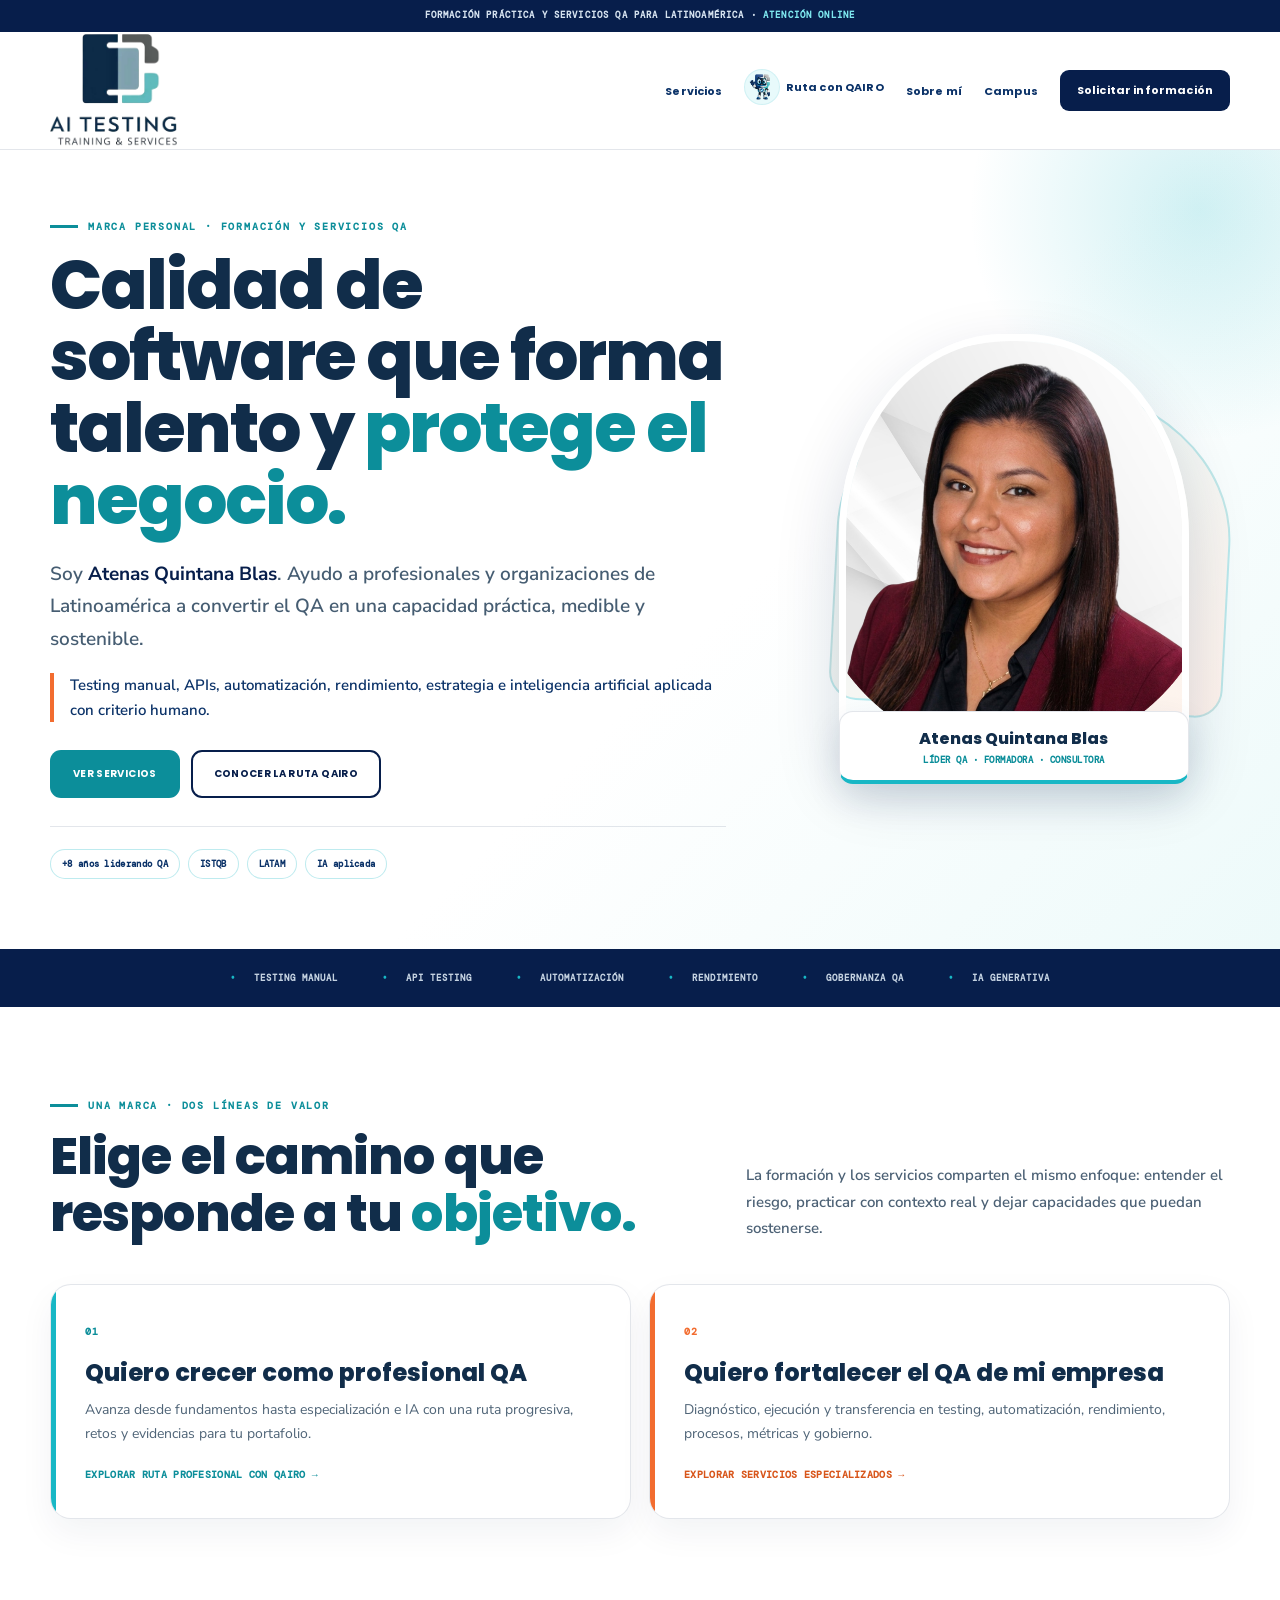
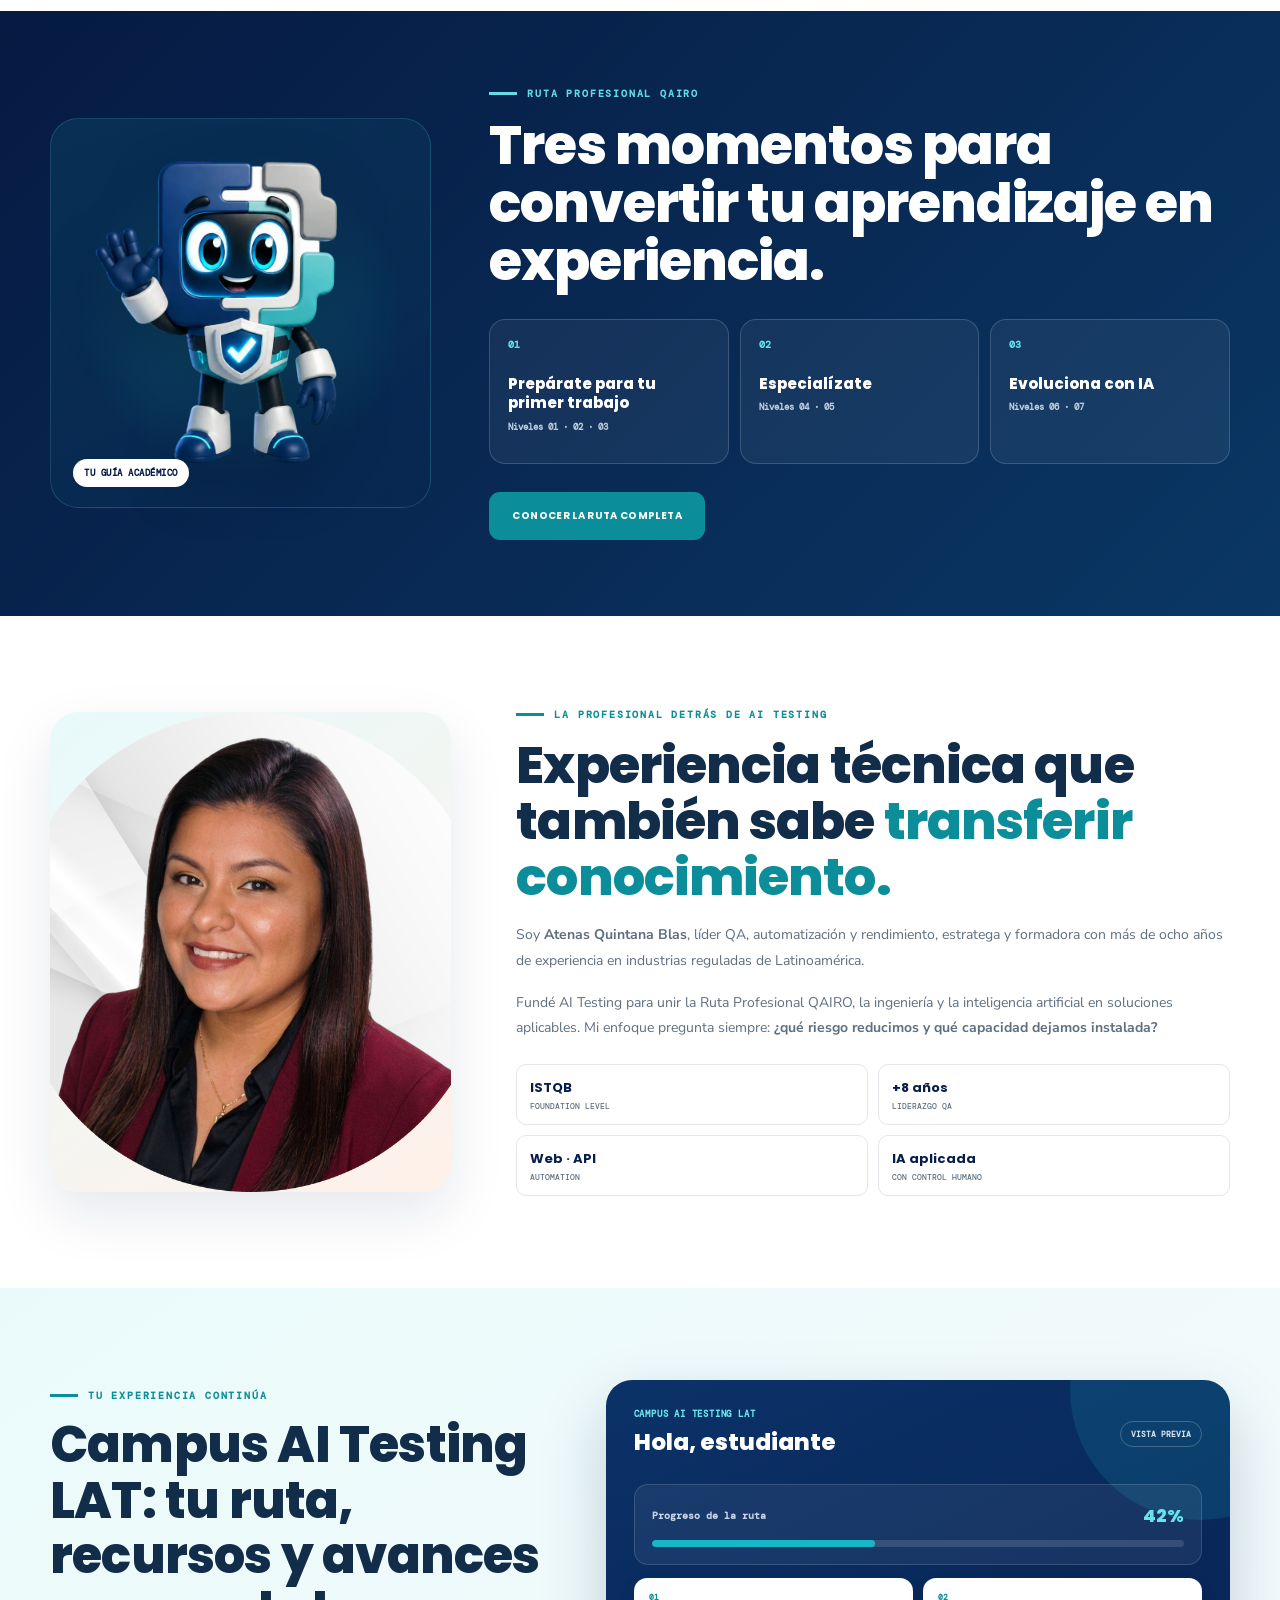
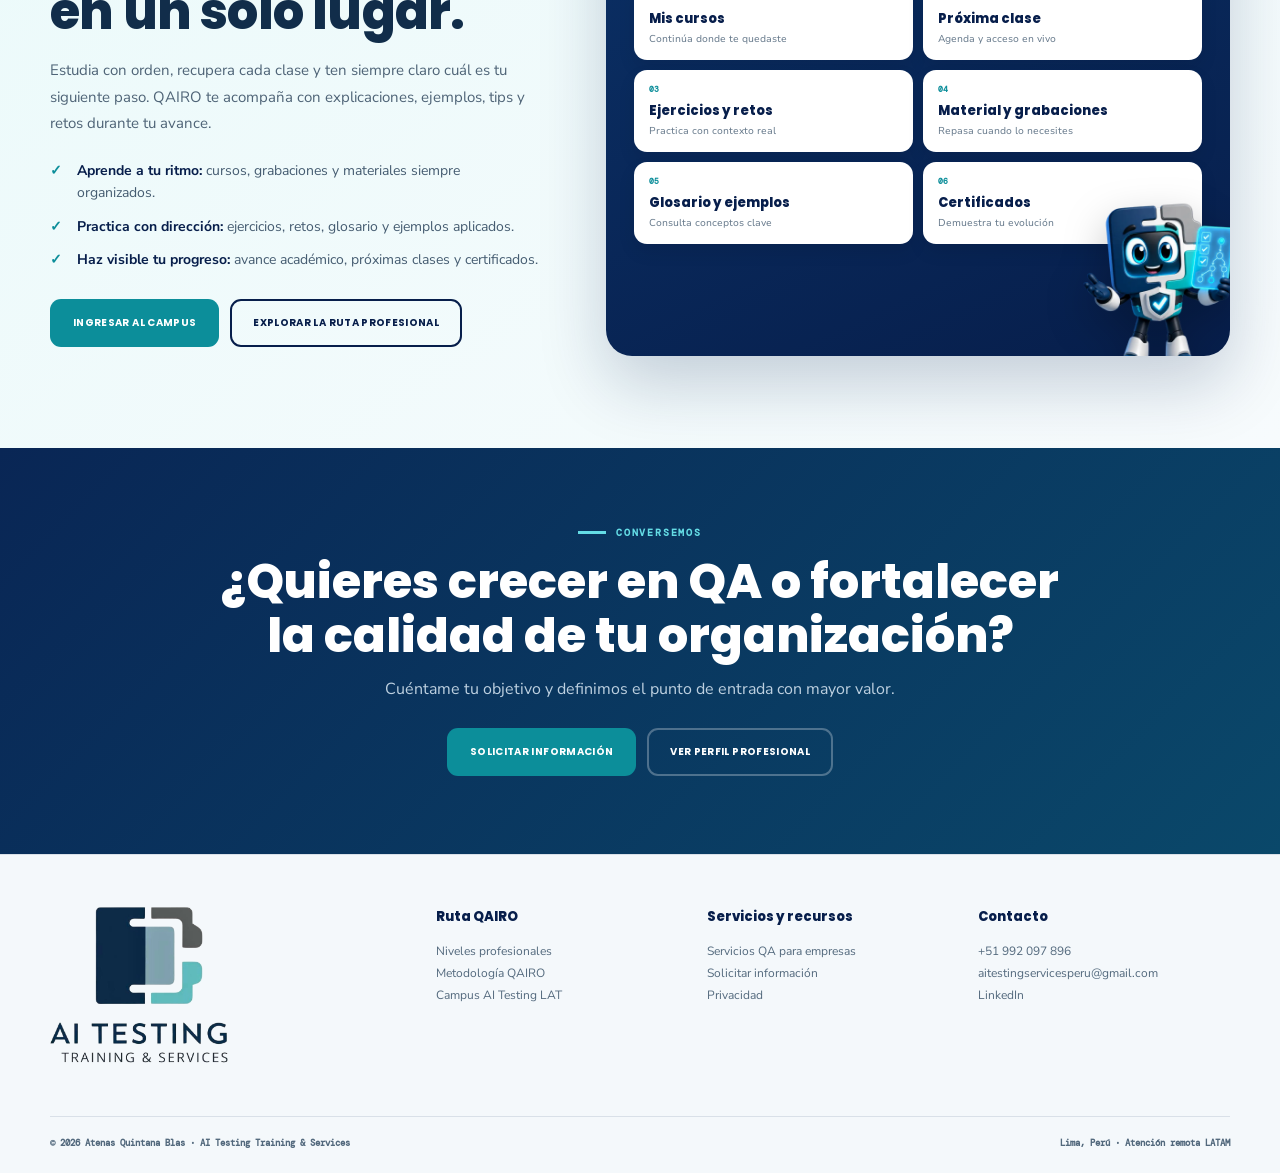
==== commit acfd5b88: "Separa la Ruta QAIRO y ordena la portada" ====
--- a/index.html
+++ b/index.html
@@ -19,7 +19,7 @@
   <link rel="preconnect" href="https://fonts.googleapis.com">
   <link rel="preconnect" href="https://fonts.gstatic.com" crossorigin>
   <link href="https://fonts.googleapis.com/css2?family=DM+Mono:wght@400;500&family=Nunito+Sans:opsz,wght@6..12,400;6..12,600;6..12,700;6..12,800&family=Poppins:wght@600;700;800&display=swap" rel="stylesheet">
-  <link rel="stylesheet" href="assets/home.css?v=20260817-5">
+  <link rel="stylesheet" href="assets/home.css?v=20260817-6">
   <script type="application/ld+json">
   {"@context":"https://schema.org","@graph":[
     {"@type":"Person","@id":"https://aitesting.lat/#atenas","name":"Atenas Quintana Blas","jobTitle":"Líder QA, Automatización y Rendimiento","url":"https://aitesting.lat/#sobre-mi","image":"https://aitesting.lat/assets/atenas-quintana.png","sameAs":["https://www.linkedin.com/in/atenas-quintana-blas"]},
@@ -35,28 +35,25 @@
       <a class="brand" href="#inicio" aria-label="AI Testing, ir al inicio"><img src="assets/ai-testing-logo-oficial.png?v=20260817-3" alt="AI Testing Training &amp; Services" width="599" height="530"></a>
       <button class="menu-button" id="menuButton" type="button" aria-label="Abrir menú" aria-expanded="false"><span></span><span></span><span></span></button>
       <ul class="nav-links" id="navLinks">
-        <li><a href="#servicios">Servicios</a></li><li><a href="#ruta">Ruta con QAIRO</a></li><li><a href="#sobre-mi">Sobre mí</a></li><li><a href="#campus">Campus</a></li><li><a class="nav-cta" href="#contacto">Solicitar información</a></li>
+        <li><a href="#servicios">Servicios</a></li><li><a class="nav-qairo-link" href="ruta-profesional-qairo.html"><img src="assets/qairo/qairo-bienvenida.webp" alt="" width="900" height="900"><span>Ruta con QAIRO</span></a></li><li><a href="#sobre-mi">Sobre mí</a></li><li><a href="#campus">Campus</a></li><li><a class="nav-cta" href="#contacto">Solicitar información</a></li>
       </ul>
     </div>
   </nav>
   <main id="contenido">
     <header class="hero" id="inicio">
       <div class="container hero-grid">
-        <div class="hero-copy"><p class="eyebrow"><span></span> Marca personal · Formación y servicios QA</p><h1>Calidad de software que forma talento y <em>protege el negocio.</em></h1><p class="hero-lead">Soy <strong>Atenas Quintana Blas</strong>. Ayudo a profesionales y organizaciones de Latinoamérica a convertir el QA en una capacidad práctica, medible y sostenible.</p><p class="hero-detail">Testing manual, APIs, automatización, rendimiento, estrategia e inteligencia artificial aplicada con criterio humano.</p><div class="actions"><a class="button button-primary" href="servicios-testing-qa-latinoamerica.html">Ver servicios</a><a class="button button-outline" href="#ruta">Conocer la Ruta QAIRO</a></div><div class="hero-proof" aria-label="Especialidades"><span>+8 años liderando QA</span><span>ISTQB</span><span>LATAM</span><span>IA aplicada</span></div></div>
-        <div class="portrait-area"><div class="portrait-backdrop"></div><img class="portrait" src="assets/atenas-quintana.png" alt="Atenas Quintana Blas, líder QA y formadora" width="800" height="800"><div class="hero-qairo" aria-label="QAIRO, guía de la Ruta Profesional QA"><img src="assets/qairo/qairo-bienvenida.webp" alt="QAIRO, guía académico" width="900" height="900"></div><div class="portrait-card"><strong>Atenas Quintana Blas</strong><span>Líder QA · Formadora · Consultora</span></div></div>
+        <div class="hero-copy"><p class="eyebrow"><span></span> Marca personal · Formación y servicios QA</p><h1>Calidad de software que forma talento y <em>protege el negocio.</em></h1><p class="hero-lead">Soy <strong>Atenas Quintana Blas</strong>. Ayudo a profesionales y organizaciones de Latinoamérica a convertir el QA en una capacidad práctica, medible y sostenible.</p><p class="hero-detail">Testing manual, APIs, automatización, rendimiento, estrategia e inteligencia artificial aplicada con criterio humano.</p><div class="actions"><a class="button button-primary" href="servicios-testing-qa-latinoamerica.html">Ver servicios</a><a class="button button-outline" href="ruta-profesional-qairo.html">Conocer la Ruta QAIRO</a></div><div class="hero-proof" aria-label="Especialidades"><span>+8 años liderando QA</span><span>ISTQB</span><span>LATAM</span><span>IA aplicada</span></div></div>
+        <div class="portrait-area"><div class="portrait-backdrop"></div><img class="portrait" src="assets/atenas-quintana.png" alt="Atenas Quintana Blas, líder QA y formadora" width="800" height="800"><div class="portrait-card"><strong>Atenas Quintana Blas</strong><span>Líder QA · Formadora · Consultora</span></div></div>
       </div>
     </header>
     <section class="expertise" aria-label="Áreas de experiencia"><div class="container expertise-row"><span>Testing manual</span><span>API Testing</span><span>Automatización</span><span>Rendimiento</span><span>Gobernanza QA</span><span>IA generativa</span></div></section>
-    <section class="section intro" id="servicios" aria-labelledby="intro-title"><div class="container"><div class="section-head split"><div><p class="eyebrow"><span></span> Una marca · Dos líneas de valor</p><h2 id="intro-title">Elige el camino que responde a tu <em>objetivo.</em></h2></div><p>La formación y los servicios comparten el mismo enfoque: entender el riesgo, practicar con contexto real y dejar capacidades que puedan sostenerse.</p></div><div class="value-grid"><article class="value-card teal"><span class="value-index">01</span><h3>Quiero crecer como profesional QA</h3><p>Avanza desde fundamentos hasta especialización e IA con una ruta progresiva, retos y evidencias para tu portafolio.</p><a href="#ruta">Explorar Ruta Profesional con QAIRO →</a></article><article class="value-card orange"><span class="value-index">02</span><h3>Quiero fortalecer el QA de mi empresa</h3><p>Diagnóstico, ejecución y transferencia en testing, automatización, rendimiento, procesos, métricas y gobierno.</p><a href="servicios-testing-qa-latinoamerica.html">Explorar servicios especializados →</a></article></div></div></section>
-    <section class="qairo-intro" id="ruta" aria-labelledby="ruta-title"><div class="container qairo-intro-grid"><div class="qairo-visual"><div class="qairo-orbit" aria-hidden="true"></div><img src="assets/qairo/qairo-bienvenida.webp" alt="QAIRO, guía académico de la Ruta Profesional QA" width="900" height="900"><div class="qairo-bubble"><span>HOLA, SOY QAIRO</span><p>Te acompaño para entender, practicar y llevar cada concepto al trabajo real.</p></div></div><div class="qairo-copy"><p class="eyebrow light"><span></span> Ruta Profesional QA</p><h2 id="ruta-title">QAIRO convierte cada nivel en una experiencia guiada y aplicable.</h2><p>Comprende los conceptos, observa cómo funcionan en proyectos reales y practica hasta crear evidencias que fortalezcan tu perfil profesional.</p><ul class="check-list"><li>Formación progresiva para avanzar con una base sólida</li><li>Práctica, retos y evidencias para tu portafolio</li><li>Mentoría experta e IA aplicada con criterio</li></ul><div class="actions"><a class="button button-teal" href="#niveles">Ver los 7 niveles</a><a class="button button-ghost" href="mailto:aitestingservicesperu@gmail.com?subject=Informaci%C3%B3n%20sobre%20la%20Ruta%20Profesional%20QAIRO">Solicitar información</a></div></div></div></section>
-    <section class="section route" id="niveles" aria-labelledby="levels-title"><div class="container"><div class="section-head"><p class="eyebrow"><span></span> Una ruta · Tres momentos</p><h2 id="levels-title">Avanza con propósito y demuestra <em>lo que sabes hacer.</em></h2></div><div class="stage-labels" aria-hidden="true"><span>Prepárate para tu primer trabajo</span><span>Especialízate</span><span>Evoluciona con IA</span></div><div class="levels-grid"><article class="level-card"><div><strong>01</strong><small>NIVEL</small></div><h3>QA Foundations</h3><p>Calidad, SDLC, roles, riesgo y mentalidad QA.</p><i></i></article><article class="level-card"><div><strong>02</strong><small>NIVEL</small></div><h3>Manual Testing Professional</h3><p>Escenarios, casos, datos, defectos y evidencias trazables.</p><i></i></article><article class="level-card"><div><strong>03</strong><small>NIVEL</small></div><h3>API Testing Professional</h3><p>Servicios, contratos, datos y flujos de integración.</p><i></i></article><article class="level-card specialized"><div><strong>04</strong><small>NIVEL</small></div><h3>Automation &amp; Performance</h3><p>Automatización sostenible, capacidad, estabilidad y carga.</p><i></i></article><article class="level-card specialized"><div><strong>05</strong><small>NIVEL</small></div><h3>QA Strategy &amp; Governance</h3><p>Métricas, procesos, riesgo, liderazgo y mejora continua.</p><i></i></article><article class="level-card ai"><div><strong>06</strong><small>NIVEL</small></div><h3>Generative AI for QA</h3><p>IA generativa aplicada al trabajo real de calidad.</p><i></i></article><article class="level-card ai"><div><strong>07</strong><small>NIVEL</small></div><h3>AI Agents for QA</h3><p>Agentes y flujos inteligentes con control humano.</p><i></i></article></div></div></section>
-    <section class="qairo-methodology" id="metodologia" aria-labelledby="methodology-title"><div class="container methodology-grid"><div class="methodology-visual"><div class="methodology-glow" aria-hidden="true"></div><img src="assets/qairo/qairo-explica-dinamico.webp" alt="QAIRO presenta la metodología de aprendizaje" width="900" height="900"><div class="methodology-seal"><small>La metodología QAIRO</small><strong>Aprender · practicar · demostrar</strong></div></div><div class="methodology-copy"><p class="eyebrow light"><span></span> Cómo vas a aprender</p><h2 id="methodology-title">Una metodología que convierte conocimiento en <em>experiencia.</em></h2><p>QAIRO organiza cada sesión para que la teoría nunca se quede sola. Avanzas paso a paso y cierras con una evidencia que demuestra tu aprendizaje.</p><div class="methodology-steps"><article><span>01</span><h3>Concepto</h3><p>Comprendes el porqué.</p></article><article><span>02</span><h3>Ejemplo</h3><p>Lo ves en contexto.</p></article><article><span>03</span><h3>Práctica</h3><p>Lo ejecutas con guía.</p></article><article><span>04</span><h3>Reto</h3><p>Resuelves por tu cuenta.</p></article><article><span>05</span><h3>Evidencia</h3><p>Lo sumas a tu portafolio.</p></article></div></div></div></section>
-    <section class="section method" aria-labelledby="method-title"><div class="container"><div class="section-head centered"><p class="eyebrow"><span></span> QAIRO dentro de cada curso</p><h2 id="method-title">Cuatro ayudas para aprender a <em>pensar como QA.</em></h2><p>Cada aparición de QAIRO cumple una función académica concreta y te ayuda a conectar el contenido con decisiones de un proyecto real.</p></div><div class="method-grid"><article><div class="method-image"><img src="assets/qairo/qairo-explica-dinamico.webp" alt="QAIRO explica un concepto con apoyo visual"></div><span>01</span><h3>QAIRO te explica</h3><p>Concepto sencillo y claro.</p></article><article><div class="method-image"><img src="assets/qairo/qairo-muestra.webp" alt="QAIRO muestra un ejemplo real"></div><span>02</span><h3>QAIRO te muestra</h3><p>Ejemplo basado en un proyecto.</p></article><article><div class="method-image"><img src="assets/qairo/qairo-bienvenida.webp" alt="QAIRO comparte un tip profesional"></div><span>03</span><h3>QAIRO TIP</h3><p>Recomendación para evitar errores.</p></article><article><div class="method-image"><img src="assets/qairo/qairo-trabajo.webp" alt="QAIRO aplica el concepto en el trabajo"></div><span>04</span><h3>QAIRO en el trabajo</h3><p>Aplicación en un equipo QA real.</p></article></div></div></section>
-    <section class="section campus-showcase" id="campus" aria-labelledby="campus-title"><div class="container campus-showcase-grid"><div class="campus-copy"><p class="eyebrow"><span></span> Tu experiencia continúa</p><h2 id="campus-title">Campus AI Testing LAT: tu ruta, recursos y avances en un solo lugar.</h2><p>Estudia con orden, recupera cada clase y ten siempre claro cuál es tu siguiente paso. QAIRO te acompaña con explicaciones, ejemplos, tips y retos durante tu avance.</p><ul class="campus-benefits"><li><strong>Aprende a tu ritmo:</strong> cursos, grabaciones y materiales siempre organizados.</li><li><strong>Practica con dirección:</strong> ejercicios, retos, glosario y ejemplos aplicados.</li><li><strong>Haz visible tu progreso:</strong> avance académico, próximas clases y certificados.</li></ul><div class="actions"><a class="button button-primary" href="campus/">Ingresar al Campus</a><a class="button button-outline" href="#niveles">Explorar la Ruta Profesional</a></div></div><div class="campus-preview" aria-label="Vista previa del Campus AI Testing LAT"><div class="campus-preview-head"><div><small>Campus AI Testing LAT</small><strong>Hola, estudiante</strong></div><span>Vista previa</span></div><div class="campus-progress"><div><small>Progreso de la ruta</small><strong>42%</strong></div><i><b></b></i></div><div class="campus-modules"><article><span>01</span><strong>Mis cursos</strong><small>Continúa donde te quedaste</small></article><article><span>02</span><strong>Próxima clase</strong><small>Agenda y acceso en vivo</small></article><article><span>03</span><strong>Ejercicios y retos</strong><small>Practica con contexto real</small></article><article><span>04</span><strong>Material y grabaciones</strong><small>Repasa cuando lo necesites</small></article><article><span>05</span><strong>Glosario y ejemplos</strong><small>Consulta conceptos clave</small></article><article><span>06</span><strong>Certificados</strong><small>Demuestra tu evolución</small></article></div><img class="campus-qairo" src="assets/qairo/qairo-muestra.webp" alt="QAIRO guía la experiencia del Campus" width="780" height="900"></div></div></section>
+    <section class="section intro" id="servicios" aria-labelledby="intro-title"><div class="container"><div class="section-head split"><div><p class="eyebrow"><span></span> Una marca · Dos líneas de valor</p><h2 id="intro-title">Elige el camino que responde a tu <em>objetivo.</em></h2></div><p>La formación y los servicios comparten el mismo enfoque: entender el riesgo, practicar con contexto real y dejar capacidades que puedan sostenerse.</p></div><div class="value-grid"><article class="value-card teal"><span class="value-index">01</span><h3>Quiero crecer como profesional QA</h3><p>Avanza desde fundamentos hasta especialización e IA con una ruta progresiva, retos y evidencias para tu portafolio.</p><a href="ruta-profesional-qairo.html">Explorar Ruta Profesional con QAIRO →</a></article><article class="value-card orange"><span class="value-index">02</span><h3>Quiero fortalecer el QA de mi empresa</h3><p>Diagnóstico, ejecución y transferencia en testing, automatización, rendimiento, procesos, métricas y gobierno.</p><a href="servicios-testing-qa-latinoamerica.html">Explorar servicios especializados →</a></article></div></div></section>
+    <section class="qairo-home" id="ruta" aria-labelledby="qairo-home-title"><div class="container qairo-home-grid"><div class="qairo-home-visual"><div class="qairo-home-glow" aria-hidden="true"></div><img src="assets/qairo/qairo-bienvenida.webp" alt="QAIRO, guía académico de la Ruta Profesional QA" width="900" height="900"><span>Tu guía académico</span></div><div class="qairo-home-copy"><p class="eyebrow light"><span></span> Ruta Profesional QAIRO</p><h2 id="qairo-home-title">Tres momentos para convertir tu aprendizaje en experiencia.</h2><div class="qairo-moments"><article><span>01</span><strong>Prepárate para tu primer trabajo</strong><small>Niveles 01 · 02 · 03</small></article><article><span>02</span><strong>Especialízate</strong><small>Niveles 04 · 05</small></article><article><span>03</span><strong>Evoluciona con IA</strong><small>Niveles 06 · 07</small></article></div><div class="actions"><a class="button button-teal" href="ruta-profesional-qairo.html">Conocer la ruta completa</a></div></div></div></section>
     <section class="section about" id="sobre-mi" aria-labelledby="about-title"><div class="container about-grid"><div class="about-photo"><img src="assets/atenas-quintana.png" alt="Retrato profesional de Atenas Quintana Blas" width="800" height="800"></div><div><p class="eyebrow"><span></span> La profesional detrás de AI Testing</p><h2 id="about-title">Experiencia técnica que también sabe <em>transferir conocimiento.</em></h2><p>Soy <strong>Atenas Quintana Blas</strong>, líder QA, automatización y rendimiento, estratega y formadora con más de ocho años de experiencia en industrias reguladas de Latinoamérica.</p><p>Fundé AI Testing para unir la Ruta Profesional QAIRO, la ingeniería y la inteligencia artificial en soluciones aplicables. Mi enfoque pregunta siempre: <strong>¿qué riesgo reducimos y qué capacidad dejamos instalada?</strong></p><div class="credentials"><span><strong>ISTQB</strong> Foundation Level</span><span><strong>+8 años</strong> Liderazgo QA</span><span><strong>Web · API</strong> Automation</span><span><strong>IA aplicada</strong> Con control humano</span></div></div></div></section>
+    <section class="section campus-showcase" id="campus" aria-labelledby="campus-title"><div class="container campus-showcase-grid"><div class="campus-copy"><p class="eyebrow"><span></span> Tu experiencia continúa</p><h2 id="campus-title">Campus AI Testing LAT: tu ruta, recursos y avances en un solo lugar.</h2><p>Estudia con orden, recupera cada clase y ten siempre claro cuál es tu siguiente paso. QAIRO te acompaña con explicaciones, ejemplos, tips y retos durante tu avance.</p><ul class="campus-benefits"><li><strong>Aprende a tu ritmo:</strong> cursos, grabaciones y materiales siempre organizados.</li><li><strong>Practica con dirección:</strong> ejercicios, retos, glosario y ejemplos aplicados.</li><li><strong>Haz visible tu progreso:</strong> avance académico, próximas clases y certificados.</li></ul><div class="actions"><a class="button button-primary" href="campus/">Ingresar al Campus</a><a class="button button-outline" href="ruta-profesional-qairo.html">Explorar la Ruta Profesional</a></div></div><div class="campus-preview" aria-label="Vista previa del Campus AI Testing LAT"><div class="campus-preview-head"><div><small>Campus AI Testing LAT</small><strong>Hola, estudiante</strong></div><span>Vista previa</span></div><div class="campus-progress"><div><small>Progreso de la ruta</small><strong>42%</strong></div><i><b></b></i></div><div class="campus-modules"><article><span>01</span><strong>Mis cursos</strong><small>Continúa donde te quedaste</small></article><article><span>02</span><strong>Próxima clase</strong><small>Agenda y acceso en vivo</small></article><article><span>03</span><strong>Ejercicios y retos</strong><small>Practica con contexto real</small></article><article><span>04</span><strong>Material y grabaciones</strong><small>Repasa cuando lo necesites</small></article><article><span>05</span><strong>Glosario y ejemplos</strong><small>Consulta conceptos clave</small></article><article><span>06</span><strong>Certificados</strong><small>Demuestra tu evolución</small></article></div><img class="campus-qairo" src="assets/qairo/qairo-muestra.webp" alt="QAIRO guía la experiencia del Campus" width="780" height="900"></div></div></section>
     <section class="contact" id="contacto" aria-labelledby="contact-title"><div class="container contact-inner"><p class="eyebrow light"><span></span> Conversemos</p><h2 id="contact-title">¿Quieres crecer en QA o fortalecer la calidad de tu organización?</h2><p>Cuéntame tu objetivo y definimos el punto de entrada con mayor valor.</p><div class="actions"><a class="button button-teal" href="mailto:aitestingservicesperu@gmail.com?subject=Solicitud%20de%20informaci%C3%B3n%20-%20AI%20Testing">Solicitar información</a><a class="button button-ghost" href="https://www.linkedin.com/in/atenas-quintana-blas" target="_blank" rel="noopener">Ver perfil profesional</a></div></div></section>
   </main>
-  <footer><div class="container footer-grid"><div class="footer-brand"><img src="assets/ai-testing-logo-oficial.png?v=20260817-3" alt="AI Testing Training &amp; Services" width="599" height="530"></div><nav aria-label="Ruta QAIRO"><strong>Ruta QAIRO</strong><a href="#niveles">Niveles profesionales</a><a href="#metodologia">Metodología QAIRO</a><a href="#campus">Campus AI Testing LAT</a></nav><nav aria-label="Servicios y recursos"><strong>Servicios y recursos</strong><a href="servicios-testing-qa-latinoamerica.html">Servicios QA para empresas</a><a href="#contacto">Solicitar información</a><a href="politica-privacidad.html">Privacidad</a></nav><div><strong>Contacto</strong><a href="tel:+51992097896">+51 992 097 896</a><a href="mailto:aitestingservicesperu@gmail.com">aitestingservicesperu@gmail.com</a><a href="https://www.linkedin.com/in/atenas-quintana-blas" target="_blank" rel="noopener">LinkedIn</a></div></div><div class="container footer-bottom"><span>© 2026 Atenas Quintana Blas · AI Testing Training &amp; Services</span><span>Lima, Perú · Atención remota LATAM</span></div></footer>
+  <footer><div class="container footer-grid"><div class="footer-brand"><img src="assets/ai-testing-logo-oficial.png?v=20260817-3" alt="AI Testing Training &amp; Services" width="599" height="530"></div><nav aria-label="Ruta QAIRO"><strong>Ruta QAIRO</strong><a href="ruta-profesional-qairo.html#niveles">Niveles profesionales</a><a href="ruta-profesional-qairo.html#metodologia">Metodología QAIRO</a><a href="#campus">Campus AI Testing LAT</a></nav><nav aria-label="Servicios y recursos"><strong>Servicios y recursos</strong><a href="servicios-testing-qa-latinoamerica.html">Servicios QA para empresas</a><a href="#contacto">Solicitar información</a><a href="politica-privacidad.html">Privacidad</a></nav><div><strong>Contacto</strong><a href="tel:+51992097896">+51 992 097 896</a><a href="mailto:aitestingservicesperu@gmail.com">aitestingservicesperu@gmail.com</a><a href="https://www.linkedin.com/in/atenas-quintana-blas" target="_blank" rel="noopener">LinkedIn</a></div></div><div class="container footer-bottom"><span>© 2026 Atenas Quintana Blas · AI Testing Training &amp; Services</span><span>Lima, Perú · Atención remota LATAM</span></div></footer>
   <script>const button=document.getElementById('menuButton');const menu=document.getElementById('navLinks');button.addEventListener('click',()=>{const open=menu.classList.toggle('open');button.setAttribute('aria-expanded',String(open));button.setAttribute('aria-label',open?'Cerrar menú':'Abrir menú')});menu.querySelectorAll('a').forEach(link=>link.addEventListener('click',()=>{menu.classList.remove('open');button.setAttribute('aria-expanded','false')}));</script>
 </body>
 </html>
--- a/assets/home.css
+++ b/assets/home.css
@@ -10,7 +10,11 @@
 .qairo-methodology{background:linear-gradient(135deg,#061a42,#08265a);color:white;padding:92px 0;overflow:hidden}.methodology-grid{display:grid;grid-template-columns:.9fr 1.1fr;gap:72px;align-items:center}.methodology-visual{min-height:510px;position:relative;display:grid;place-items:center;border:1px solid rgba(83,218,229,.2);border-radius:28px;background:linear-gradient(145deg,rgba(18,183,197,.1),rgba(8,38,90,.35))}.methodology-glow{position:absolute;width:430px;height:430px;border-radius:48% 52% 58% 42%;background:radial-gradient(circle,rgba(18,183,197,.28),rgba(18,183,197,.04) 58%,transparent 70%);transform:rotate(-10deg)}.methodology-visual>img{position:relative;z-index:2;width:430px;height:430px;object-fit:contain;filter:drop-shadow(0 24px 30px rgba(0,0,0,.24))}.methodology-seal{position:absolute;z-index:3;right:-35px;bottom:-28px;min-width:330px;background:#21b6c5;color:var(--navy);padding:18px 24px;border-radius:16px;box-shadow:0 16px 32px rgba(0,0,0,.18)}.methodology-seal small,.methodology-seal strong{display:block}.methodology-seal small{font:700 9px var(--mono);letter-spacing:.9px;text-transform:uppercase}.methodology-seal strong{font:800 17px var(--display);margin-top:6px}.methodology-copy h2{font:800 clamp(38px,4.6vw,58px)/1.08 var(--display);letter-spacing:-1.2px}.methodology-copy h2 em{font-style:normal;color:#68e3eb}.methodology-copy>p:not(.eyebrow){color:#d1deea;font-size:16px;line-height:1.7;font-weight:600;margin-top:17px}.methodology-steps{display:grid;grid-template-columns:repeat(5,1fr);gap:10px;margin-top:34px}.methodology-steps article{min-height:165px;padding:18px 14px;border:1px solid rgba(255,255,255,.16);border-radius:16px;background:rgba(255,255,255,.055)}.methodology-steps span{font:700 10px var(--mono);color:#63e2eb}.methodology-steps h3{font:800 16px var(--display);margin:28px 0 6px}.methodology-steps p{font-size:11px;line-height:1.45;color:#c5d5e5}.method{background:linear-gradient(180deg,#f4fafc,#fff)}.method-grid{display:grid;grid-template-columns:repeat(4,1fr);gap:15px}.method-grid article{background:white;border:1px solid var(--line);border-radius:19px;padding:15px 20px 24px;box-shadow:0 14px 35px rgba(7,30,75,.06);overflow:hidden}.method-image{height:205px;position:relative;display:grid;place-items:center;background:radial-gradient(circle,rgba(24,183,197,.14),transparent 63%)}.method-image::after{content:'';position:absolute;width:130px;height:12px;bottom:14px;border-radius:50%;background:rgba(7,30,75,.10);filter:blur(5px)}.method-image img{height:205px;width:100%;object-fit:contain;position:relative;z-index:1;filter:drop-shadow(0 13px 12px rgba(7,30,75,.13))}.method-grid article>span{display:block;color:var(--teal-dark);font:700 9px var(--mono);letter-spacing:1px;margin-top:7px}.method-grid h3{font:800 19px var(--display);margin:10px 0 6px}.method-grid p{font-size:13px;color:#536779}.campus-showcase{background:linear-gradient(145deg,#eafafa,#f7fbfd)}.campus-showcase-grid{display:grid;grid-template-columns:.88fr 1.12fr;gap:65px;align-items:center}.campus-copy h2{font:800 clamp(36px,4vw,50px)/1.11 var(--display);letter-spacing:-.8px}.campus-copy>p:not(.eyebrow){color:#4f6477;font-size:15px;line-height:1.75;margin-top:17px}.campus-benefits{list-style:none;display:grid;gap:12px;margin-top:24px}.campus-benefits li{position:relative;padding-left:27px;color:#455c71;font-size:14px;line-height:1.55}.campus-benefits li::before{content:'✓';position:absolute;left:0;color:var(--teal-dark);font-weight:900}.campus-benefits strong{color:var(--navy)}.campus-preview{position:relative;min-height:560px;padding:28px 28px 112px;border-radius:26px;background:linear-gradient(155deg,#0b3268,var(--navy));box-shadow:0 28px 68px rgba(7,30,75,.2);overflow:hidden;color:white}.campus-preview::before{content:'';position:absolute;width:260px;height:260px;border-radius:50%;right:-100px;top:-120px;background:rgba(24,183,197,.15)}.campus-preview-head,.campus-progress>div{display:flex;align-items:center;justify-content:space-between;gap:18px;position:relative;z-index:1}.campus-preview-head small,.campus-preview-head strong{display:block}.campus-preview-head small{font:700 9px var(--mono);color:#69e4ec;letter-spacing:.8px;text-transform:uppercase}.campus-preview-head strong{font:800 23px var(--display);margin-top:5px}.campus-preview-head>span{font:700 8px var(--mono);padding:7px 10px;border:1px solid rgba(255,255,255,.22);border-radius:999px;color:#d5e2ee;text-transform:uppercase}.campus-progress{position:relative;z-index:1;margin-top:25px;padding:17px;border:1px solid rgba(255,255,255,.14);background:rgba(255,255,255,.06);border-radius:14px}.campus-progress small{font:600 10px var(--mono);color:#c6d5e5}.campus-progress strong{font:800 18px var(--display);color:#65e2eb}.campus-progress i{display:block;height:7px;background:rgba(255,255,255,.13);border-radius:99px;margin-top:11px;overflow:hidden}.campus-progress b{display:block;width:42%;height:100%;background:var(--teal);border-radius:99px}.campus-modules{position:relative;z-index:1;display:grid;grid-template-columns:1fr 1fr;gap:10px;margin-top:13px}.campus-modules article{padding:14px 15px;border-radius:13px;background:white;color:var(--navy);box-shadow:0 8px 18px rgba(0,0,0,.08)}.campus-modules span,.campus-modules strong,.campus-modules small{display:block}.campus-modules span{font:700 8px var(--mono);color:var(--teal-dark)}.campus-modules strong{font:800 13px var(--display);margin-top:7px}.campus-modules small{font-size:10px;color:#65788a;margin-top:3px}.campus-qairo{position:absolute;z-index:3;right:-22px;bottom:-38px;width:190px;height:205px;object-fit:contain;filter:drop-shadow(0 16px 20px rgba(0,0,0,.25))}
 .about-grid{display:grid;grid-template-columns:.72fr 1.28fr;gap:65px;align-items:center}.about-photo{background:linear-gradient(145deg,var(--teal-pale),var(--orange-pale));border-radius:28px;overflow:hidden;box-shadow:0 22px 55px rgba(7,30,75,.1)}.about-photo img{width:100%;height:480px;object-fit:cover;object-position:50% 18%}.about-grid>div:last-child>p:not(.eyebrow){color:var(--gray);font-size:14px;line-height:1.8;margin-top:17px}.credentials{display:grid;grid-template-columns:1fr 1fr;gap:10px;margin-top:24px}.credentials span{padding:13px;border:1px solid var(--line);border-radius:10px;font:500 8px var(--mono);color:var(--gray);text-transform:uppercase}.credentials strong{display:block;color:var(--navy);font:700 13px var(--display);text-transform:none;margin-bottom:3px}.contact{background:linear-gradient(135deg,#092655,#0a486a);color:white;padding:78px 0;text-align:center}.contact-inner{max-width:850px}.contact .eyebrow{justify-content:center}.contact h2{font:800 clamp(32px,4vw,48px)/1.13 var(--display)}.contact p:not(.eyebrow){color:#bdd0e0;margin-top:14px}.contact .actions{justify-content:center}
 footer{background:#f4f8fb;color:#53697d;padding:52px 0 24px;border-top:1px solid var(--line)}.footer-grid{display:grid;grid-template-columns:1.5fr 1fr 1fr 1.1fr;gap:42px}.footer-brand img{width:178px;height:158px;object-fit:contain;object-position:left;margin-bottom:15px}.footer-brand p{font-size:12px;line-height:1.7;max-width:340px}.footer-grid>nav,.footer-grid>div:not(.footer-brand){display:flex;flex-direction:column;align-items:flex-start}.footer-grid strong{color:var(--navy);font:800 13px var(--display);margin-bottom:13px}.footer-grid a{color:#53697d;text-decoration:none;font-size:12px;line-height:1.85}.footer-grid a:hover{color:var(--teal-dark)}.footer-bottom{display:flex;justify-content:space-between;gap:20px;flex-wrap:wrap;border-top:1px solid var(--line);margin-top:36px;padding-top:20px;font:600 9px var(--mono)}
+.nav-links .nav-qairo-link{display:inline-flex;align-items:center;gap:7px}.nav-qairo-link img{width:34px;height:34px;object-fit:contain;padding:2px;border-radius:50%;background:var(--teal-pale);box-shadow:0 0 0 1px rgba(24,183,197,.2)}.qairo-home{padding:76px 0;background:linear-gradient(135deg,#061a42,#0a3764);color:white;overflow:hidden}.qairo-home-grid{display:grid;grid-template-columns:.68fr 1.32fr;gap:58px;align-items:center}.qairo-home-visual{position:relative;min-height:390px;display:grid;place-items:center;border:1px solid rgba(99,226,235,.18);border-radius:28px;background:linear-gradient(145deg,rgba(24,183,197,.12),rgba(7,30,75,.1))}.qairo-home-glow{position:absolute;width:335px;height:335px;border-radius:50%;background:radial-gradient(circle,rgba(24,183,197,.28),transparent 69%)}.qairo-home-visual>img{position:relative;z-index:2;width:360px;height:360px;object-fit:contain;filter:drop-shadow(0 22px 28px rgba(0,0,0,.24))}.qairo-home-visual>span{position:absolute;z-index:3;left:22px;bottom:20px;padding:8px 11px;border-radius:999px;background:white;color:var(--navy);font:700 9px var(--mono);letter-spacing:.5px;text-transform:uppercase}.qairo-home-copy h2{font:800 clamp(36px,4.4vw,54px)/1.08 var(--display);letter-spacing:-1px;max-width:760px}.qairo-moments{display:grid;grid-template-columns:repeat(3,1fr);gap:11px;margin-top:28px}.qairo-moments article{min-height:145px;padding:18px;border:1px solid rgba(255,255,255,.16);border-radius:16px;background:rgba(255,255,255,.055)}.qairo-moments span,.qairo-moments strong,.qairo-moments small{display:block}.qairo-moments span{font:700 10px var(--mono);color:#64e2eb}.qairo-moments strong{font:800 15px/1.3 var(--display);margin-top:23px}.qairo-moments small{font:600 9px var(--mono);color:#b9cada;margin-top:8px}.route-page .route-hero{padding:86px 0}.route-page .qairo-copy h1{font:800 clamp(38px,4.7vw,58px)/1.06 var(--display);letter-spacing:-1.25px;margin-bottom:18px}.route-page .qairo-copy h1 em{font-style:normal;color:#68e3eb}
 @media(max-width:1080px){.nav-links{gap:14px}.nav-links a{font-size:10px}.hero-grid{gap:40px}.hero-qairo{right:-24px}.levels-grid{grid-template-columns:repeat(4,1fr)}.stage-labels{display:none}.level-card{min-height:250px}.qairo-intro-grid{gap:35px}.methodology-grid{gap:42px}.methodology-steps{grid-template-columns:repeat(3,1fr)}.methodology-steps article{min-height:135px}.campus-showcase-grid{gap:38px}}
 @media(max-width:820px){.container{width:min(100% - 34px,1180px)}.nav{height:100px}.brand{width:112px;height:96px}.menu-button{display:block}.nav-links{position:absolute;left:0;right:0;top:100px;display:none;flex-direction:column;align-items:stretch;gap:0;background:white;border-bottom:1px solid var(--line);box-shadow:0 18px 35px rgba(7,30,75,.12);padding:10px 17px 18px}.nav-links.open{display:flex}.nav-links a{display:block;padding:13px;font-size:12px}.nav-links .nav-cta{text-align:center;justify-content:center}.hero{min-height:auto}.hero-grid,.section-head.split,.qairo-intro-grid,.methodology-grid,.campus-showcase-grid,.about-grid{grid-template-columns:1fr}.hero-grid{padding:60px 0 75px}.portrait-area{margin-top:10px}.hero-qairo{right:5%;top:45px}.section{padding:72px 0}.value-grid{grid-template-columns:1fr}.qairo-intro-grid{gap:15px}.qairo-visual{height:430px;max-width:520px;margin:auto}.qairo-visual>img{height:415px}.qairo-bubble{right:0}.methodology-visual{max-width:610px;width:100%;margin:auto}.methodology-seal{right:20px}.methodology-steps{grid-template-columns:repeat(5,1fr)}.method-grid{grid-template-columns:repeat(2,1fr)}.campus-preview{max-width:650px;width:100%;margin:auto}.footer-grid{grid-template-columns:1fr 1fr}.footer-brand{grid-column:1/-1}}
 @media(max-width:560px){.topbar{font-size:8px}.hero-grid{padding-top:45px}.hero h1{font-size:40px;letter-spacing:-1.2px}.hero-lead{font-size:17px}.actions .button{width:100%}.portrait{height:390px}.hero-qairo{right:-2px;top:48px;width:112px;height:126px}.hero-qairo img{width:112px;height:126px}.section{padding:62px 0}.section-head h2,.about h2{font-size:34px}.levels-grid,.method-grid,.credentials,.footer-grid{grid-template-columns:1fr}.level-card{min-height:225px}.qairo-intro{padding:54px 0}.qairo-visual{height:380px}.qairo-visual>img{height:365px}.qairo-orbit{width:310px;height:310px}.qairo-bubble{width:195px;top:0}.qairo-copy h2{font-size:36px}.qairo-methodology{padding:65px 0}.methodology-visual{min-height:390px}.methodology-visual>img{width:340px;height:340px}.methodology-glow{width:330px;height:330px}.methodology-seal{right:12px;left:12px;bottom:-24px;min-width:0}.methodology-copy{padding-top:25px}.methodology-copy h2{font-size:38px}.methodology-steps{grid-template-columns:1fr}.methodology-steps article{min-height:0}.methodology-steps h3{margin:12px 0 4px}.method-image{height:230px}.method-image img{height:225px}.campus-preview{padding:22px 18px 105px}.campus-modules{grid-template-columns:1fr}.campus-qairo{width:155px;height:175px}.about-photo img{height:420px}.footer-brand{grid-column:auto}.footer-brand img{width:165px;height:147px}.footer-bottom{display:block}.footer-bottom span{display:block;margin-top:7px}}
 @media(prefers-reduced-motion:reduce){html{scroll-behavior:auto}.button{transition:none}}
+@media(max-width:1080px){.qairo-home-grid{gap:35px}.qairo-moments strong{font-size:13px}.nav-qairo-link img{width:31px;height:31px}}
+@media(max-width:820px){.nav-links .nav-qairo-link{display:flex}.qairo-home-grid{grid-template-columns:1fr}.qairo-home-visual{min-height:360px;max-width:570px;width:100%;margin:auto}.qairo-home-visual>img{width:340px;height:340px}.qairo-home-copy{padding-top:8px}.route-page .route-hero{padding:54px 0}}
+@media(max-width:560px){.nav-qairo-link img{width:32px;height:32px}.qairo-home{padding:58px 0}.qairo-home-visual{min-height:320px}.qairo-home-glow{width:290px;height:290px}.qairo-home-visual>img{width:305px;height:305px}.qairo-home-copy h2{font-size:36px}.qairo-moments{grid-template-columns:1fr}.qairo-moments article{min-height:0}.qairo-moments strong{font-size:15px;margin-top:11px}.route-page .qairo-copy h1{font-size:38px}}
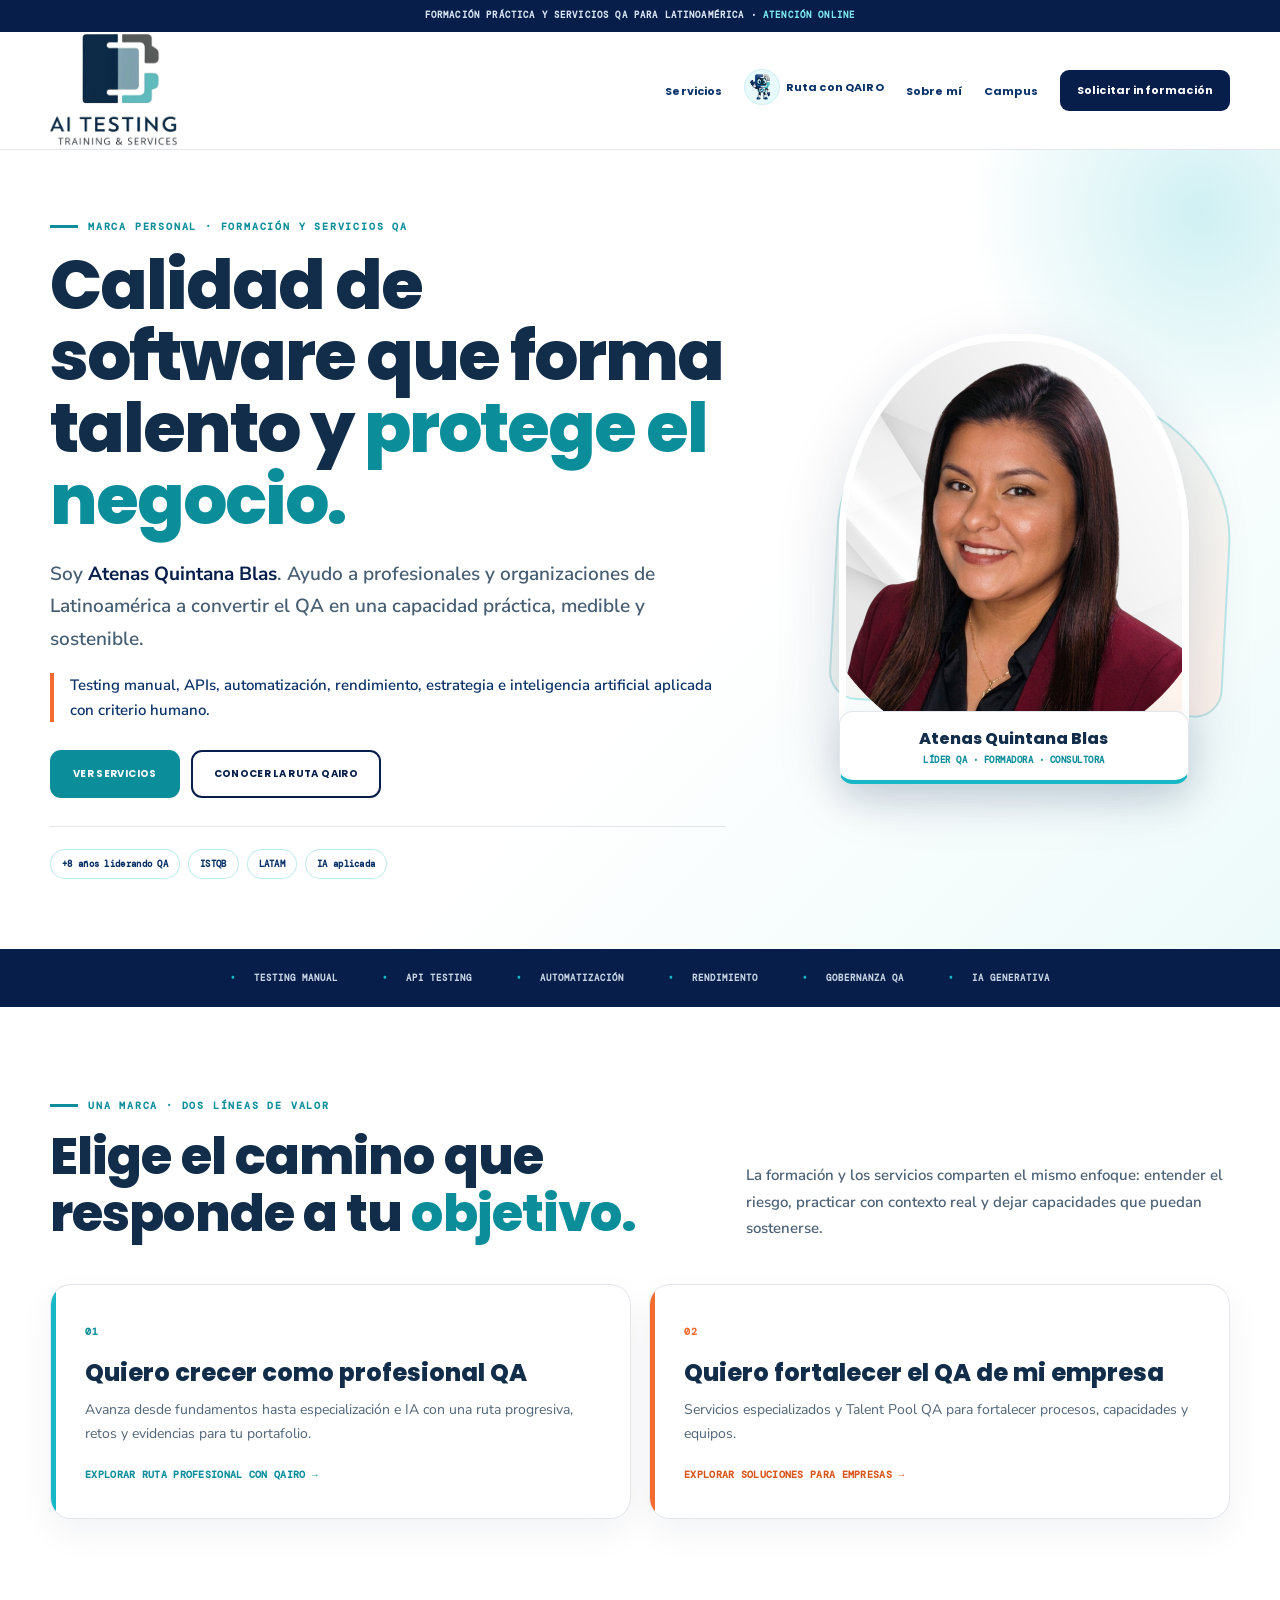
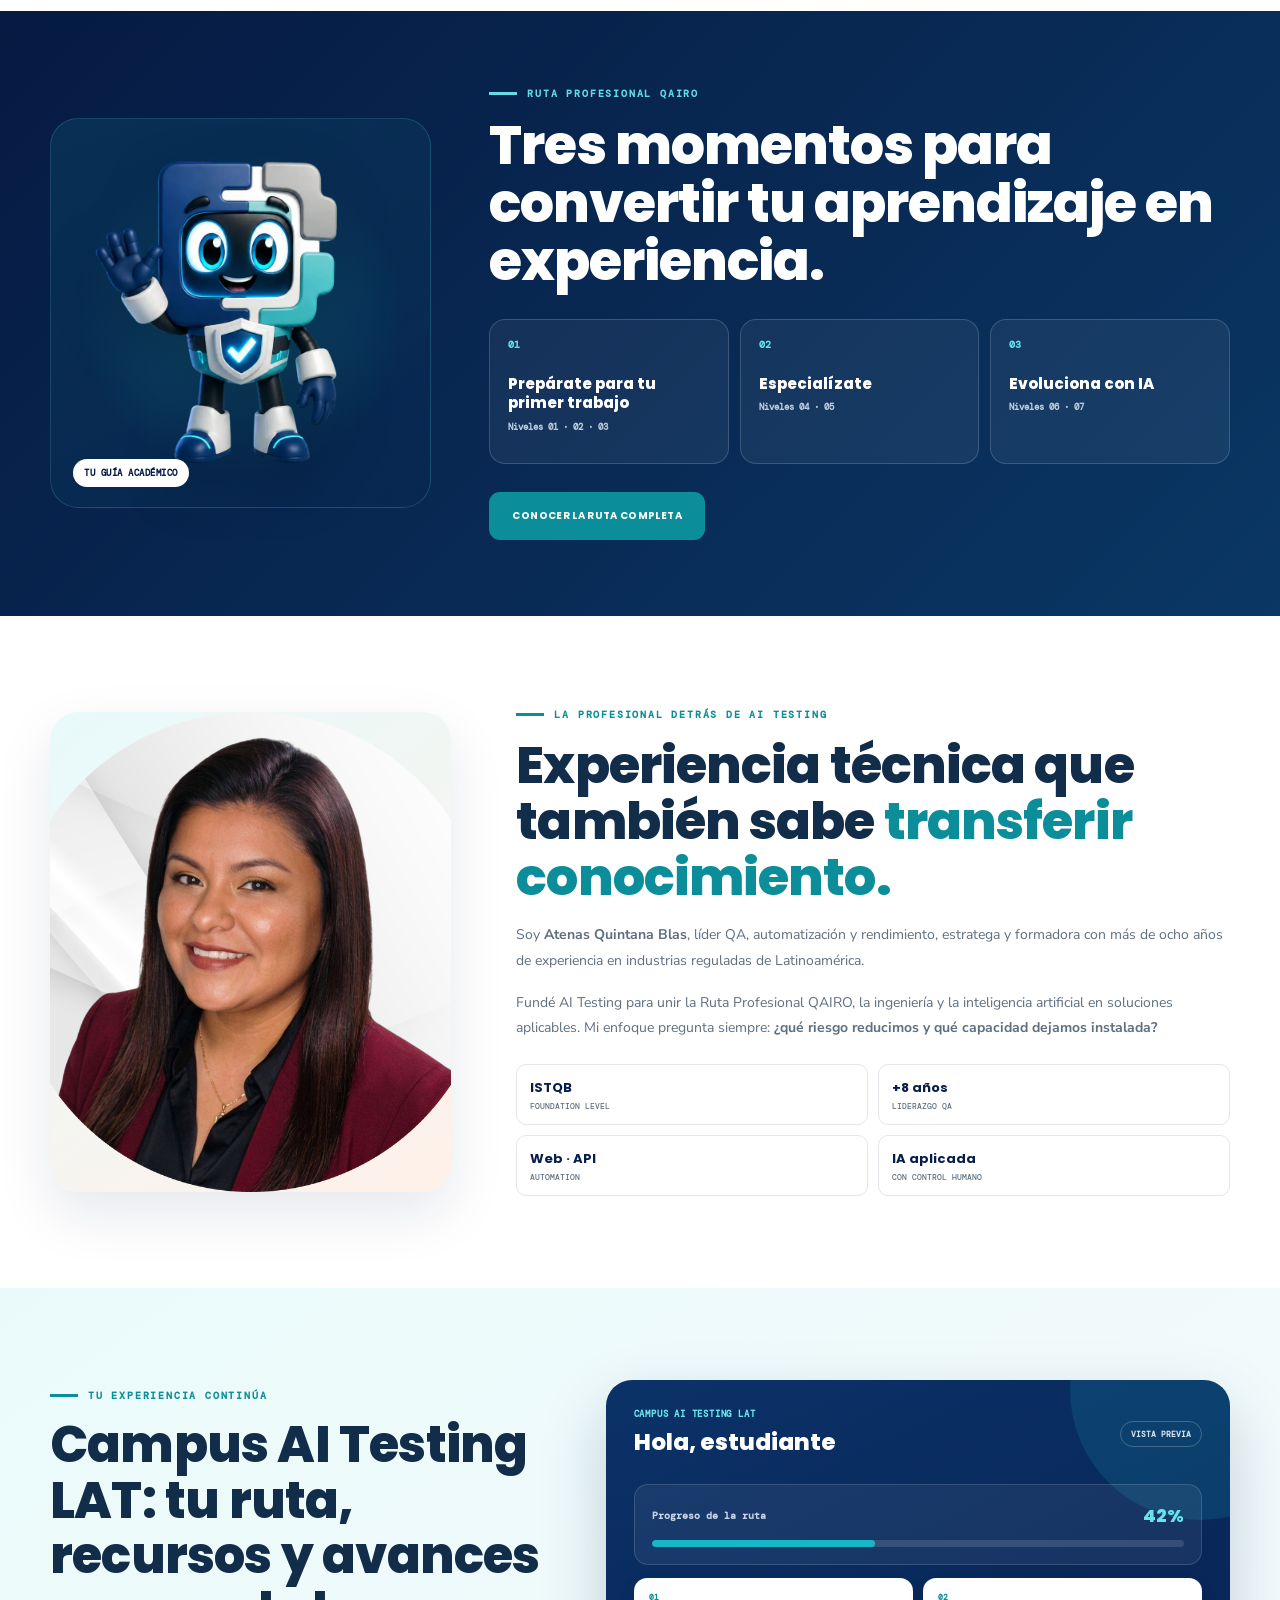
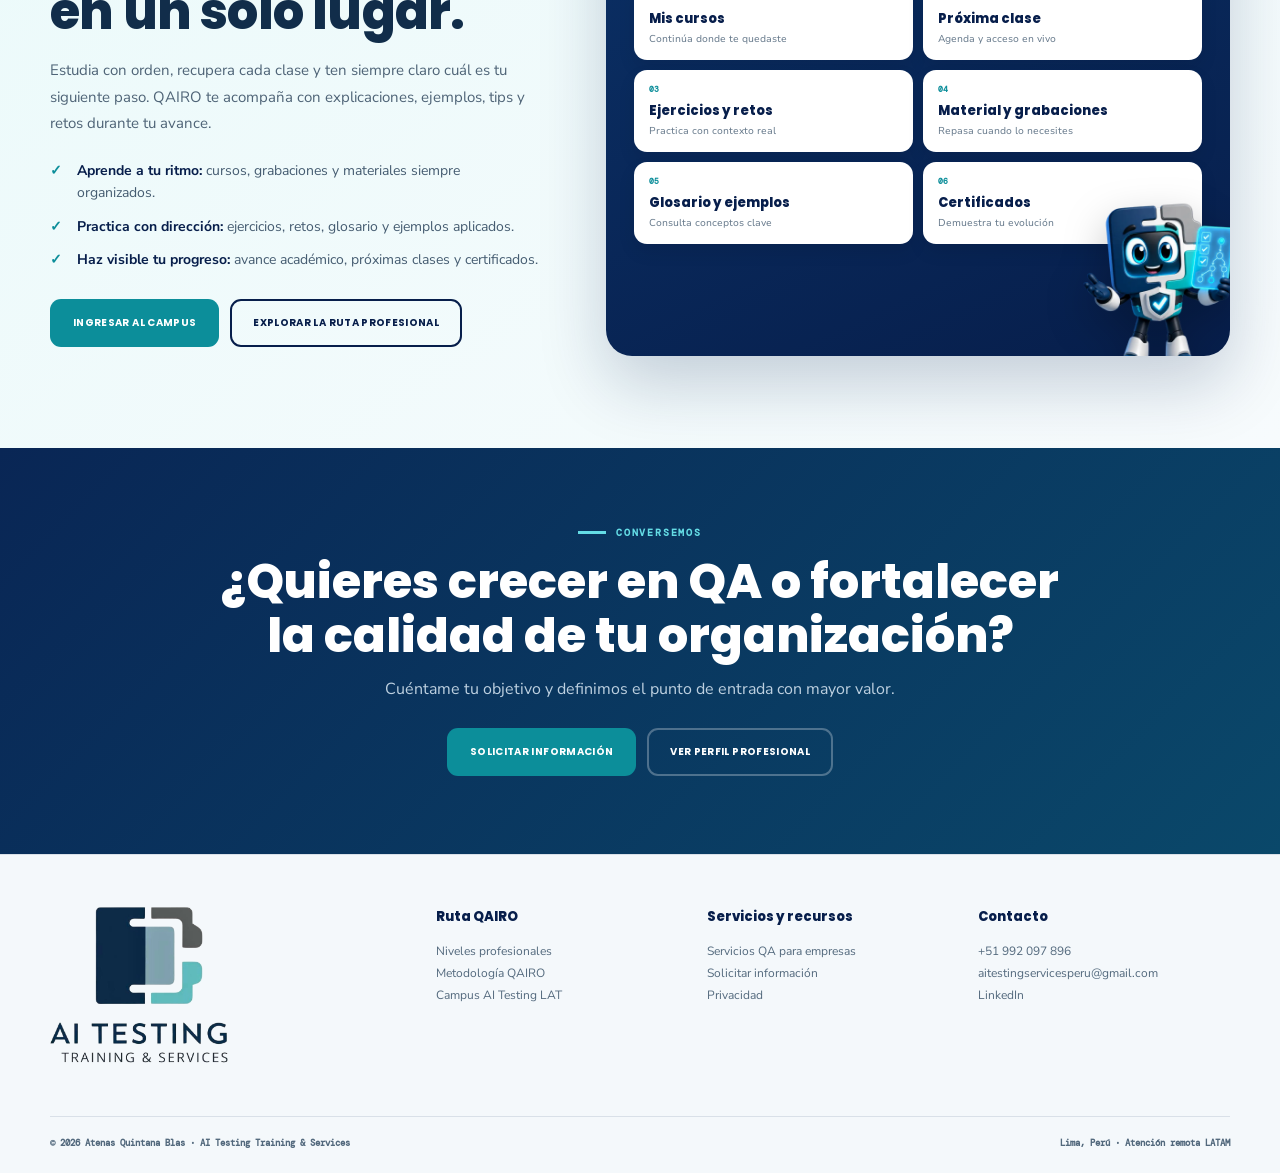
==== commit d4e56606: "Incorpora Talent Pool QA para empresas" ====
--- a/index.html
+++ b/index.html
@@ -47,7 +47,7 @@
       </div>
     </header>
     <section class="expertise" aria-label="Áreas de experiencia"><div class="container expertise-row"><span>Testing manual</span><span>API Testing</span><span>Automatización</span><span>Rendimiento</span><span>Gobernanza QA</span><span>IA generativa</span></div></section>
-    <section class="section intro" id="servicios" aria-labelledby="intro-title"><div class="container"><div class="section-head split"><div><p class="eyebrow"><span></span> Una marca · Dos líneas de valor</p><h2 id="intro-title">Elige el camino que responde a tu <em>objetivo.</em></h2></div><p>La formación y los servicios comparten el mismo enfoque: entender el riesgo, practicar con contexto real y dejar capacidades que puedan sostenerse.</p></div><div class="value-grid"><article class="value-card teal"><span class="value-index">01</span><h3>Quiero crecer como profesional QA</h3><p>Avanza desde fundamentos hasta especialización e IA con una ruta progresiva, retos y evidencias para tu portafolio.</p><a href="ruta-profesional-qairo.html">Explorar Ruta Profesional con QAIRO →</a></article><article class="value-card orange"><span class="value-index">02</span><h3>Quiero fortalecer el QA de mi empresa</h3><p>Diagnóstico, ejecución y transferencia en testing, automatización, rendimiento, procesos, métricas y gobierno.</p><a href="servicios-testing-qa-latinoamerica.html">Explorar servicios especializados →</a></article></div></div></section>
+    <section class="section intro" id="servicios" aria-labelledby="intro-title"><div class="container"><div class="section-head split"><div><p class="eyebrow"><span></span> Una marca · Dos líneas de valor</p><h2 id="intro-title">Elige el camino que responde a tu <em>objetivo.</em></h2></div><p>La formación y los servicios comparten el mismo enfoque: entender el riesgo, practicar con contexto real y dejar capacidades que puedan sostenerse.</p></div><div class="value-grid"><article class="value-card teal"><span class="value-index">01</span><h3>Quiero crecer como profesional QA</h3><p>Avanza desde fundamentos hasta especialización e IA con una ruta progresiva, retos y evidencias para tu portafolio.</p><a href="ruta-profesional-qairo.html">Explorar Ruta Profesional con QAIRO →</a></article><article class="value-card orange"><span class="value-index">02</span><h3>Quiero fortalecer el QA de mi empresa</h3><p>Servicios especializados y Talent Pool QA para fortalecer procesos, capacidades y equipos.</p><a href="servicios-testing-qa-latinoamerica.html">Explorar soluciones para empresas →</a></article></div></div></section>
     <section class="qairo-home" id="ruta" aria-labelledby="qairo-home-title"><div class="container qairo-home-grid"><div class="qairo-home-visual"><div class="qairo-home-glow" aria-hidden="true"></div><img src="assets/qairo/qairo-bienvenida.webp" alt="QAIRO, guía académico de la Ruta Profesional QA" width="900" height="900"><span>Tu guía académico</span></div><div class="qairo-home-copy"><p class="eyebrow light"><span></span> Ruta Profesional QAIRO</p><h2 id="qairo-home-title">Tres momentos para convertir tu aprendizaje en experiencia.</h2><div class="qairo-moments"><article><span>01</span><strong>Prepárate para tu primer trabajo</strong><small>Niveles 01 · 02 · 03</small></article><article><span>02</span><strong>Especialízate</strong><small>Niveles 04 · 05</small></article><article><span>03</span><strong>Evoluciona con IA</strong><small>Niveles 06 · 07</small></article></div><div class="actions"><a class="button button-teal" href="ruta-profesional-qairo.html">Conocer la ruta completa</a></div></div></div></section>
     <section class="section about" id="sobre-mi" aria-labelledby="about-title"><div class="container about-grid"><div class="about-photo"><img src="assets/atenas-quintana.png" alt="Retrato profesional de Atenas Quintana Blas" width="800" height="800"></div><div><p class="eyebrow"><span></span> La profesional detrás de AI Testing</p><h2 id="about-title">Experiencia técnica que también sabe <em>transferir conocimiento.</em></h2><p>Soy <strong>Atenas Quintana Blas</strong>, líder QA, automatización y rendimiento, estratega y formadora con más de ocho años de experiencia en industrias reguladas de Latinoamérica.</p><p>Fundé AI Testing para unir la Ruta Profesional QAIRO, la ingeniería y la inteligencia artificial en soluciones aplicables. Mi enfoque pregunta siempre: <strong>¿qué riesgo reducimos y qué capacidad dejamos instalada?</strong></p><div class="credentials"><span><strong>ISTQB</strong> Foundation Level</span><span><strong>+8 años</strong> Liderazgo QA</span><span><strong>Web · API</strong> Automation</span><span><strong>IA aplicada</strong> Con control humano</span></div></div></div></section>
     <section class="section campus-showcase" id="campus" aria-labelledby="campus-title"><div class="container campus-showcase-grid"><div class="campus-copy"><p class="eyebrow"><span></span> Tu experiencia continúa</p><h2 id="campus-title">Campus AI Testing LAT: tu ruta, recursos y avances en un solo lugar.</h2><p>Estudia con orden, recupera cada clase y ten siempre claro cuál es tu siguiente paso. QAIRO te acompaña con explicaciones, ejemplos, tips y retos durante tu avance.</p><ul class="campus-benefits"><li><strong>Aprende a tu ritmo:</strong> cursos, grabaciones y materiales siempre organizados.</li><li><strong>Practica con dirección:</strong> ejercicios, retos, glosario y ejemplos aplicados.</li><li><strong>Haz visible tu progreso:</strong> avance académico, próximas clases y certificados.</li></ul><div class="actions"><a class="button button-primary" href="campus/">Ingresar al Campus</a><a class="button button-outline" href="ruta-profesional-qairo.html">Explorar la Ruta Profesional</a></div></div><div class="campus-preview" aria-label="Vista previa del Campus AI Testing LAT"><div class="campus-preview-head"><div><small>Campus AI Testing LAT</small><strong>Hola, estudiante</strong></div><span>Vista previa</span></div><div class="campus-progress"><div><small>Progreso de la ruta</small><strong>42%</strong></div><i><b></b></i></div><div class="campus-modules"><article><span>01</span><strong>Mis cursos</strong><small>Continúa donde te quedaste</small></article><article><span>02</span><strong>Próxima clase</strong><small>Agenda y acceso en vivo</small></article><article><span>03</span><strong>Ejercicios y retos</strong><small>Practica con contexto real</small></article><article><span>04</span><strong>Material y grabaciones</strong><small>Repasa cuando lo necesites</small></article><article><span>05</span><strong>Glosario y ejemplos</strong><small>Consulta conceptos clave</small></article><article><span>06</span><strong>Certificados</strong><small>Demuestra tu evolución</small></article></div><img class="campus-qairo" src="assets/qairo/qairo-muestra.webp" alt="QAIRO guía la experiencia del Campus" width="780" height="900"></div></div></section>
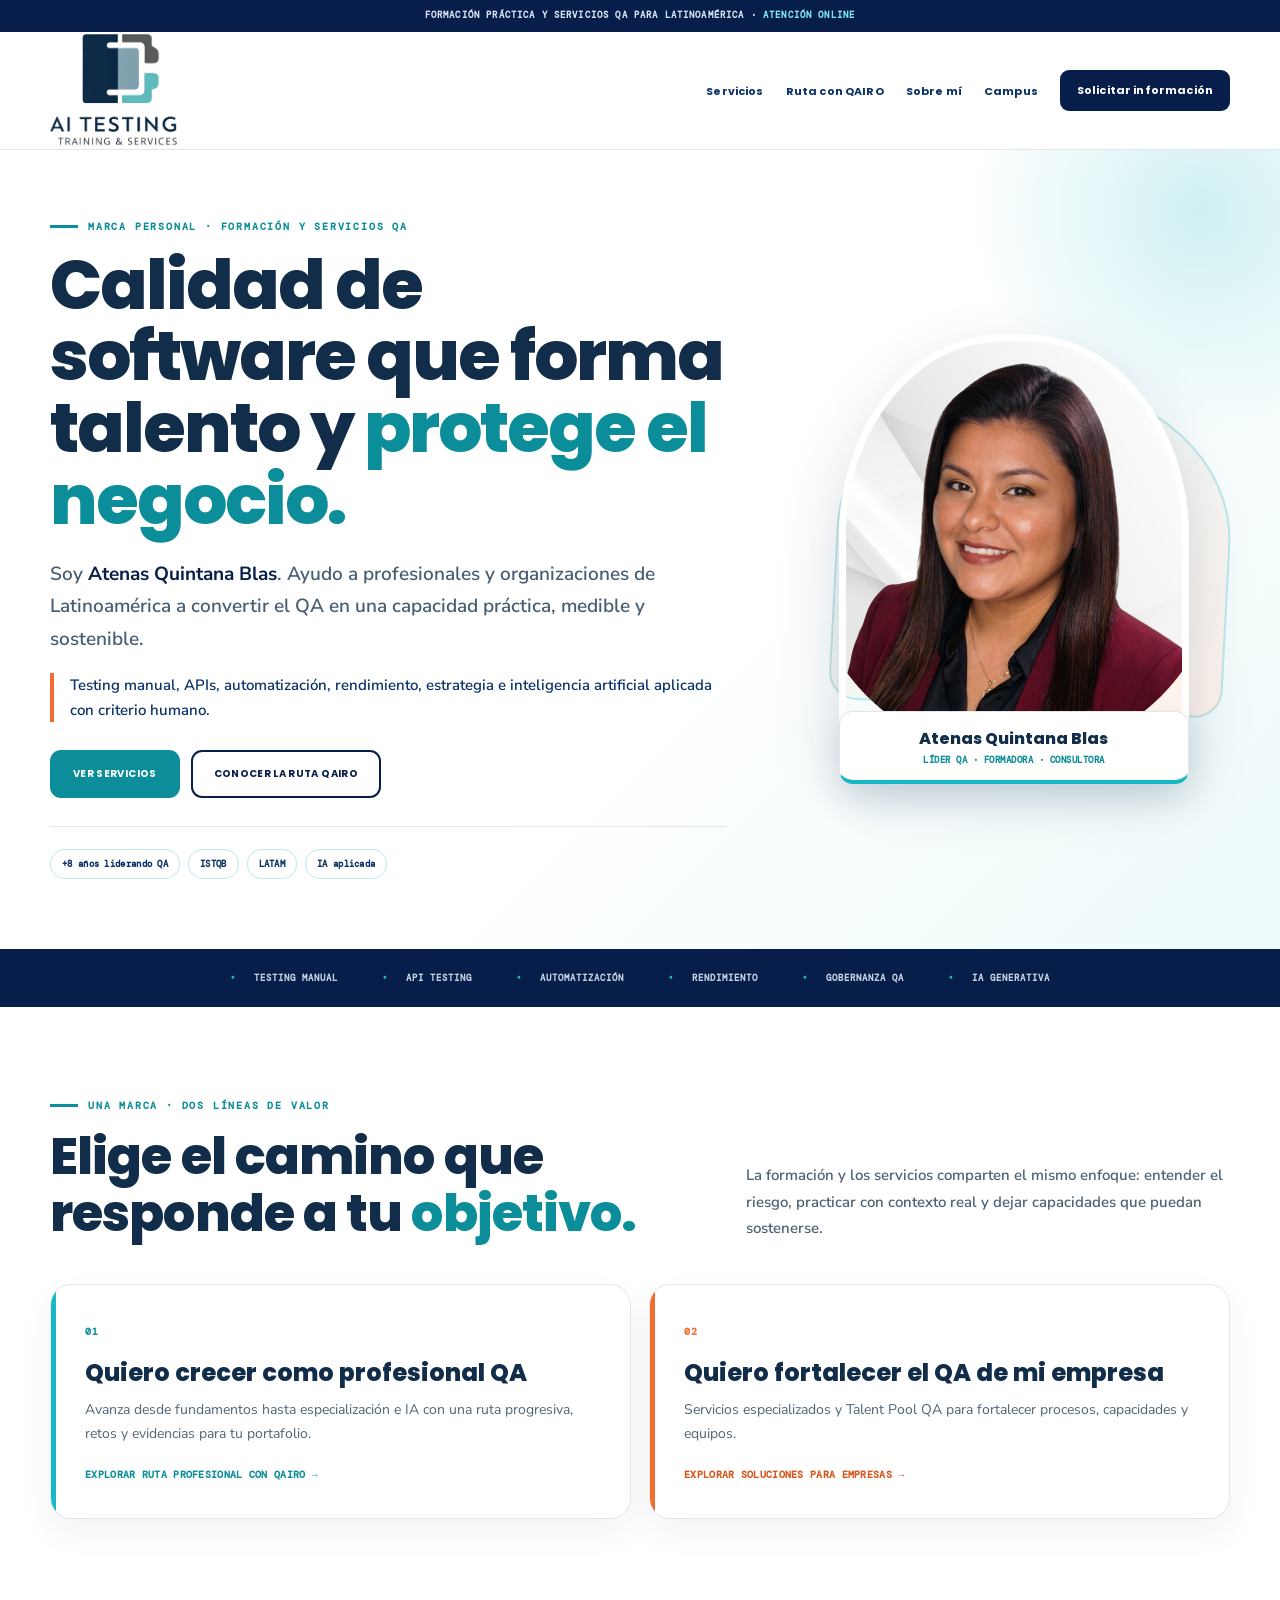
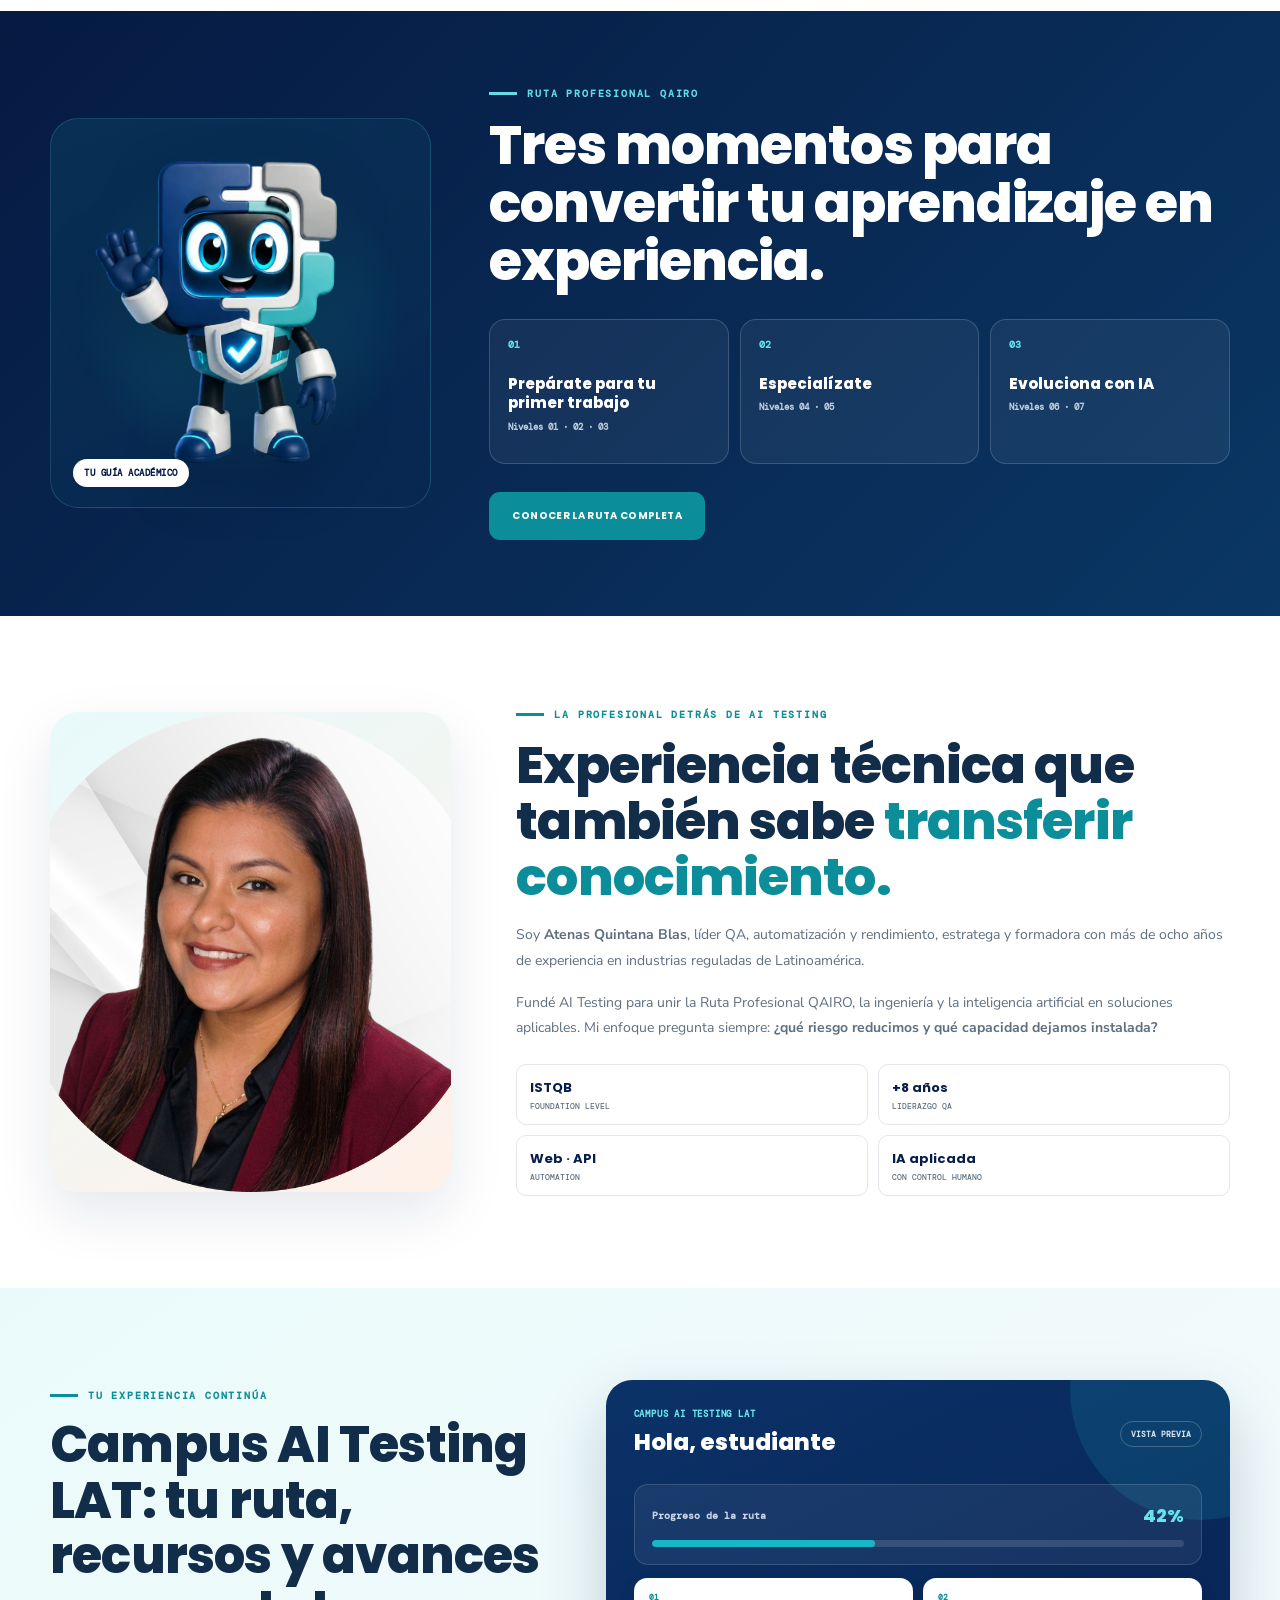
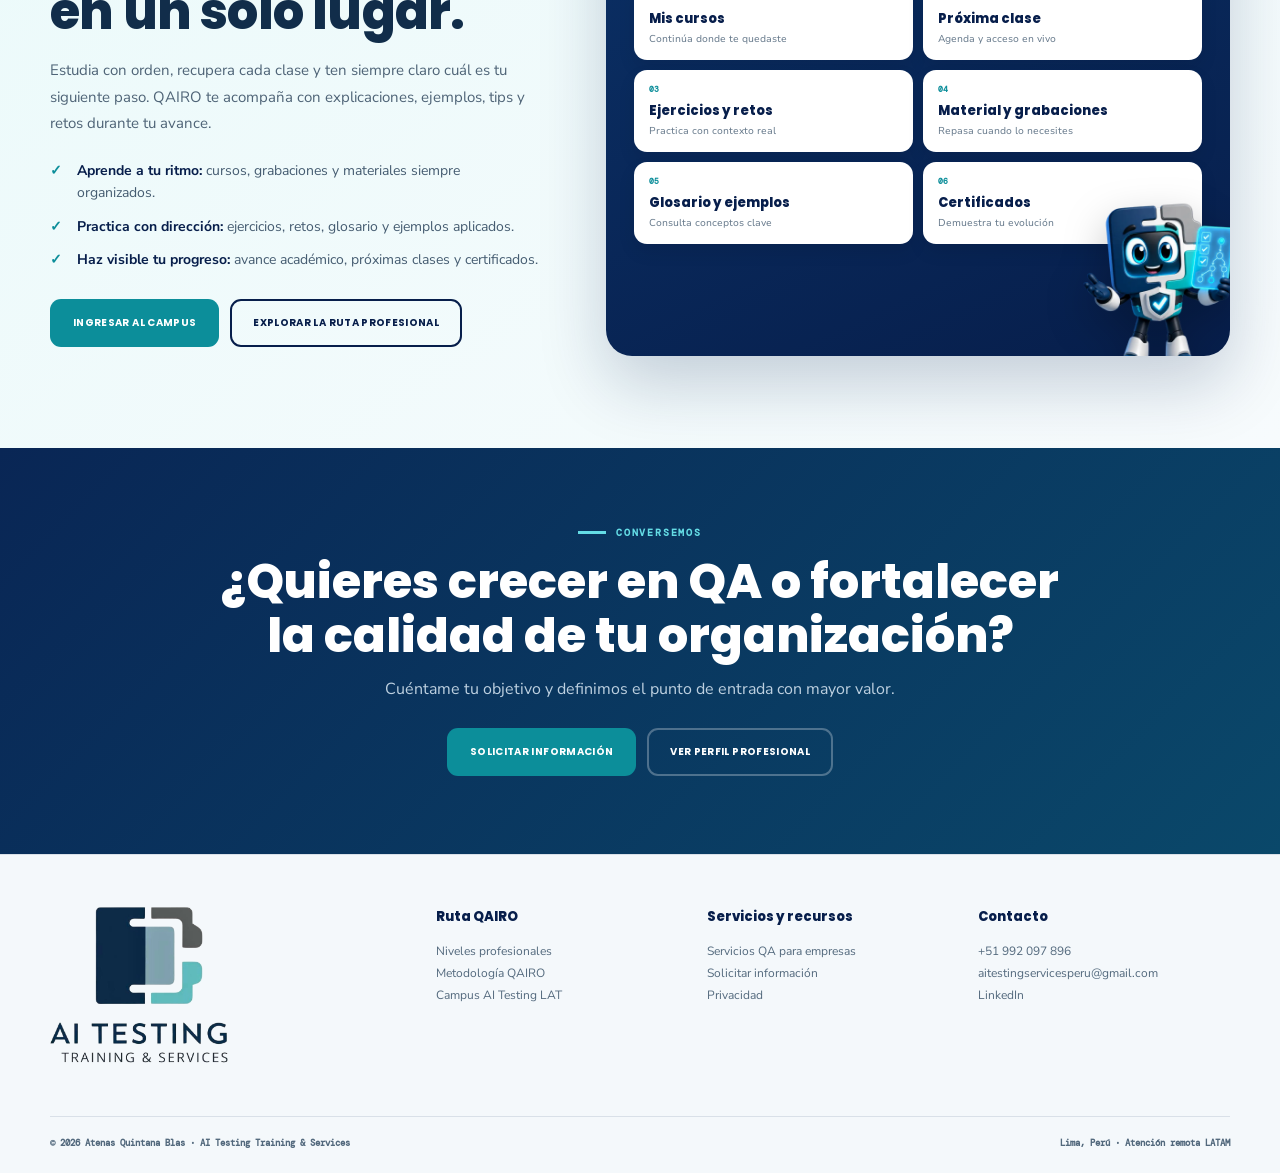
==== commit 6c4dfea7: "Alinea navegación y agrupa Talent Pool" ====
--- a/index.html
+++ b/index.html
@@ -19,7 +19,7 @@
   <link rel="preconnect" href="https://fonts.googleapis.com">
   <link rel="preconnect" href="https://fonts.gstatic.com" crossorigin>
   <link href="https://fonts.googleapis.com/css2?family=DM+Mono:wght@400;500&family=Nunito+Sans:opsz,wght@6..12,400;6..12,600;6..12,700;6..12,800&family=Poppins:wght@600;700;800&display=swap" rel="stylesheet">
-  <link rel="stylesheet" href="assets/home.css?v=20260817-6">
+  <link rel="stylesheet" href="assets/home.css?v=20260817-7">
   <script type="application/ld+json">
   {"@context":"https://schema.org","@graph":[
     {"@type":"Person","@id":"https://aitesting.lat/#atenas","name":"Atenas Quintana Blas","jobTitle":"Líder QA, Automatización y Rendimiento","url":"https://aitesting.lat/#sobre-mi","image":"https://aitesting.lat/assets/atenas-quintana.png","sameAs":["https://www.linkedin.com/in/atenas-quintana-blas"]},
@@ -35,7 +35,7 @@
       <a class="brand" href="#inicio" aria-label="AI Testing, ir al inicio"><img src="assets/ai-testing-logo-oficial.png?v=20260817-3" alt="AI Testing Training &amp; Services" width="599" height="530"></a>
       <button class="menu-button" id="menuButton" type="button" aria-label="Abrir menú" aria-expanded="false"><span></span><span></span><span></span></button>
       <ul class="nav-links" id="navLinks">
-        <li><a href="#servicios">Servicios</a></li><li><a class="nav-qairo-link" href="ruta-profesional-qairo.html"><img src="assets/qairo/qairo-bienvenida.webp" alt="" width="900" height="900"><span>Ruta con QAIRO</span></a></li><li><a href="#sobre-mi">Sobre mí</a></li><li><a href="#campus">Campus</a></li><li><a class="nav-cta" href="#contacto">Solicitar información</a></li>
+        <li><a href="#servicios">Servicios</a></li><li><a href="ruta-profesional-qairo.html">Ruta con QAIRO</a></li><li><a href="#sobre-mi">Sobre mí</a></li><li><a href="#campus">Campus</a></li><li><a class="nav-cta" href="#contacto">Solicitar información</a></li>
       </ul>
     </div>
   </nav>
--- a/assets/home.css
+++ b/assets/home.css
@@ -10,11 +10,11 @@
 .qairo-methodology{background:linear-gradient(135deg,#061a42,#08265a);color:white;padding:92px 0;overflow:hidden}.methodology-grid{display:grid;grid-template-columns:.9fr 1.1fr;gap:72px;align-items:center}.methodology-visual{min-height:510px;position:relative;display:grid;place-items:center;border:1px solid rgba(83,218,229,.2);border-radius:28px;background:linear-gradient(145deg,rgba(18,183,197,.1),rgba(8,38,90,.35))}.methodology-glow{position:absolute;width:430px;height:430px;border-radius:48% 52% 58% 42%;background:radial-gradient(circle,rgba(18,183,197,.28),rgba(18,183,197,.04) 58%,transparent 70%);transform:rotate(-10deg)}.methodology-visual>img{position:relative;z-index:2;width:430px;height:430px;object-fit:contain;filter:drop-shadow(0 24px 30px rgba(0,0,0,.24))}.methodology-seal{position:absolute;z-index:3;right:-35px;bottom:-28px;min-width:330px;background:#21b6c5;color:var(--navy);padding:18px 24px;border-radius:16px;box-shadow:0 16px 32px rgba(0,0,0,.18)}.methodology-seal small,.methodology-seal strong{display:block}.methodology-seal small{font:700 9px var(--mono);letter-spacing:.9px;text-transform:uppercase}.methodology-seal strong{font:800 17px var(--display);margin-top:6px}.methodology-copy h2{font:800 clamp(38px,4.6vw,58px)/1.08 var(--display);letter-spacing:-1.2px}.methodology-copy h2 em{font-style:normal;color:#68e3eb}.methodology-copy>p:not(.eyebrow){color:#d1deea;font-size:16px;line-height:1.7;font-weight:600;margin-top:17px}.methodology-steps{display:grid;grid-template-columns:repeat(5,1fr);gap:10px;margin-top:34px}.methodology-steps article{min-height:165px;padding:18px 14px;border:1px solid rgba(255,255,255,.16);border-radius:16px;background:rgba(255,255,255,.055)}.methodology-steps span{font:700 10px var(--mono);color:#63e2eb}.methodology-steps h3{font:800 16px var(--display);margin:28px 0 6px}.methodology-steps p{font-size:11px;line-height:1.45;color:#c5d5e5}.method{background:linear-gradient(180deg,#f4fafc,#fff)}.method-grid{display:grid;grid-template-columns:repeat(4,1fr);gap:15px}.method-grid article{background:white;border:1px solid var(--line);border-radius:19px;padding:15px 20px 24px;box-shadow:0 14px 35px rgba(7,30,75,.06);overflow:hidden}.method-image{height:205px;position:relative;display:grid;place-items:center;background:radial-gradient(circle,rgba(24,183,197,.14),transparent 63%)}.method-image::after{content:'';position:absolute;width:130px;height:12px;bottom:14px;border-radius:50%;background:rgba(7,30,75,.10);filter:blur(5px)}.method-image img{height:205px;width:100%;object-fit:contain;position:relative;z-index:1;filter:drop-shadow(0 13px 12px rgba(7,30,75,.13))}.method-grid article>span{display:block;color:var(--teal-dark);font:700 9px var(--mono);letter-spacing:1px;margin-top:7px}.method-grid h3{font:800 19px var(--display);margin:10px 0 6px}.method-grid p{font-size:13px;color:#536779}.campus-showcase{background:linear-gradient(145deg,#eafafa,#f7fbfd)}.campus-showcase-grid{display:grid;grid-template-columns:.88fr 1.12fr;gap:65px;align-items:center}.campus-copy h2{font:800 clamp(36px,4vw,50px)/1.11 var(--display);letter-spacing:-.8px}.campus-copy>p:not(.eyebrow){color:#4f6477;font-size:15px;line-height:1.75;margin-top:17px}.campus-benefits{list-style:none;display:grid;gap:12px;margin-top:24px}.campus-benefits li{position:relative;padding-left:27px;color:#455c71;font-size:14px;line-height:1.55}.campus-benefits li::before{content:'✓';position:absolute;left:0;color:var(--teal-dark);font-weight:900}.campus-benefits strong{color:var(--navy)}.campus-preview{position:relative;min-height:560px;padding:28px 28px 112px;border-radius:26px;background:linear-gradient(155deg,#0b3268,var(--navy));box-shadow:0 28px 68px rgba(7,30,75,.2);overflow:hidden;color:white}.campus-preview::before{content:'';position:absolute;width:260px;height:260px;border-radius:50%;right:-100px;top:-120px;background:rgba(24,183,197,.15)}.campus-preview-head,.campus-progress>div{display:flex;align-items:center;justify-content:space-between;gap:18px;position:relative;z-index:1}.campus-preview-head small,.campus-preview-head strong{display:block}.campus-preview-head small{font:700 9px var(--mono);color:#69e4ec;letter-spacing:.8px;text-transform:uppercase}.campus-preview-head strong{font:800 23px var(--display);margin-top:5px}.campus-preview-head>span{font:700 8px var(--mono);padding:7px 10px;border:1px solid rgba(255,255,255,.22);border-radius:999px;color:#d5e2ee;text-transform:uppercase}.campus-progress{position:relative;z-index:1;margin-top:25px;padding:17px;border:1px solid rgba(255,255,255,.14);background:rgba(255,255,255,.06);border-radius:14px}.campus-progress small{font:600 10px var(--mono);color:#c6d5e5}.campus-progress strong{font:800 18px var(--display);color:#65e2eb}.campus-progress i{display:block;height:7px;background:rgba(255,255,255,.13);border-radius:99px;margin-top:11px;overflow:hidden}.campus-progress b{display:block;width:42%;height:100%;background:var(--teal);border-radius:99px}.campus-modules{position:relative;z-index:1;display:grid;grid-template-columns:1fr 1fr;gap:10px;margin-top:13px}.campus-modules article{padding:14px 15px;border-radius:13px;background:white;color:var(--navy);box-shadow:0 8px 18px rgba(0,0,0,.08)}.campus-modules span,.campus-modules strong,.campus-modules small{display:block}.campus-modules span{font:700 8px var(--mono);color:var(--teal-dark)}.campus-modules strong{font:800 13px var(--display);margin-top:7px}.campus-modules small{font-size:10px;color:#65788a;margin-top:3px}.campus-qairo{position:absolute;z-index:3;right:-22px;bottom:-38px;width:190px;height:205px;object-fit:contain;filter:drop-shadow(0 16px 20px rgba(0,0,0,.25))}
 .about-grid{display:grid;grid-template-columns:.72fr 1.28fr;gap:65px;align-items:center}.about-photo{background:linear-gradient(145deg,var(--teal-pale),var(--orange-pale));border-radius:28px;overflow:hidden;box-shadow:0 22px 55px rgba(7,30,75,.1)}.about-photo img{width:100%;height:480px;object-fit:cover;object-position:50% 18%}.about-grid>div:last-child>p:not(.eyebrow){color:var(--gray);font-size:14px;line-height:1.8;margin-top:17px}.credentials{display:grid;grid-template-columns:1fr 1fr;gap:10px;margin-top:24px}.credentials span{padding:13px;border:1px solid var(--line);border-radius:10px;font:500 8px var(--mono);color:var(--gray);text-transform:uppercase}.credentials strong{display:block;color:var(--navy);font:700 13px var(--display);text-transform:none;margin-bottom:3px}.contact{background:linear-gradient(135deg,#092655,#0a486a);color:white;padding:78px 0;text-align:center}.contact-inner{max-width:850px}.contact .eyebrow{justify-content:center}.contact h2{font:800 clamp(32px,4vw,48px)/1.13 var(--display)}.contact p:not(.eyebrow){color:#bdd0e0;margin-top:14px}.contact .actions{justify-content:center}
 footer{background:#f4f8fb;color:#53697d;padding:52px 0 24px;border-top:1px solid var(--line)}.footer-grid{display:grid;grid-template-columns:1.5fr 1fr 1fr 1.1fr;gap:42px}.footer-brand img{width:178px;height:158px;object-fit:contain;object-position:left;margin-bottom:15px}.footer-brand p{font-size:12px;line-height:1.7;max-width:340px}.footer-grid>nav,.footer-grid>div:not(.footer-brand){display:flex;flex-direction:column;align-items:flex-start}.footer-grid strong{color:var(--navy);font:800 13px var(--display);margin-bottom:13px}.footer-grid a{color:#53697d;text-decoration:none;font-size:12px;line-height:1.85}.footer-grid a:hover{color:var(--teal-dark)}.footer-bottom{display:flex;justify-content:space-between;gap:20px;flex-wrap:wrap;border-top:1px solid var(--line);margin-top:36px;padding-top:20px;font:600 9px var(--mono)}
-.nav-links .nav-qairo-link{display:inline-flex;align-items:center;gap:7px}.nav-qairo-link img{width:34px;height:34px;object-fit:contain;padding:2px;border-radius:50%;background:var(--teal-pale);box-shadow:0 0 0 1px rgba(24,183,197,.2)}.qairo-home{padding:76px 0;background:linear-gradient(135deg,#061a42,#0a3764);color:white;overflow:hidden}.qairo-home-grid{display:grid;grid-template-columns:.68fr 1.32fr;gap:58px;align-items:center}.qairo-home-visual{position:relative;min-height:390px;display:grid;place-items:center;border:1px solid rgba(99,226,235,.18);border-radius:28px;background:linear-gradient(145deg,rgba(24,183,197,.12),rgba(7,30,75,.1))}.qairo-home-glow{position:absolute;width:335px;height:335px;border-radius:50%;background:radial-gradient(circle,rgba(24,183,197,.28),transparent 69%)}.qairo-home-visual>img{position:relative;z-index:2;width:360px;height:360px;object-fit:contain;filter:drop-shadow(0 22px 28px rgba(0,0,0,.24))}.qairo-home-visual>span{position:absolute;z-index:3;left:22px;bottom:20px;padding:8px 11px;border-radius:999px;background:white;color:var(--navy);font:700 9px var(--mono);letter-spacing:.5px;text-transform:uppercase}.qairo-home-copy h2{font:800 clamp(36px,4.4vw,54px)/1.08 var(--display);letter-spacing:-1px;max-width:760px}.qairo-moments{display:grid;grid-template-columns:repeat(3,1fr);gap:11px;margin-top:28px}.qairo-moments article{min-height:145px;padding:18px;border:1px solid rgba(255,255,255,.16);border-radius:16px;background:rgba(255,255,255,.055)}.qairo-moments span,.qairo-moments strong,.qairo-moments small{display:block}.qairo-moments span{font:700 10px var(--mono);color:#64e2eb}.qairo-moments strong{font:800 15px/1.3 var(--display);margin-top:23px}.qairo-moments small{font:600 9px var(--mono);color:#b9cada;margin-top:8px}.route-page .route-hero{padding:86px 0}.route-page .qairo-copy h1{font:800 clamp(38px,4.7vw,58px)/1.06 var(--display);letter-spacing:-1.25px;margin-bottom:18px}.route-page .qairo-copy h1 em{font-style:normal;color:#68e3eb}
+.qairo-home{padding:76px 0;background:linear-gradient(135deg,#061a42,#0a3764);color:white;overflow:hidden}.qairo-home-grid{display:grid;grid-template-columns:.68fr 1.32fr;gap:58px;align-items:center}.qairo-home-visual{position:relative;min-height:390px;display:grid;place-items:center;border:1px solid rgba(99,226,235,.18);border-radius:28px;background:linear-gradient(145deg,rgba(24,183,197,.12),rgba(7,30,75,.1))}.qairo-home-glow{position:absolute;width:335px;height:335px;border-radius:50%;background:radial-gradient(circle,rgba(24,183,197,.28),transparent 69%)}.qairo-home-visual>img{position:relative;z-index:2;width:360px;height:360px;object-fit:contain;filter:drop-shadow(0 22px 28px rgba(0,0,0,.24))}.qairo-home-visual>span{position:absolute;z-index:3;left:22px;bottom:20px;padding:8px 11px;border-radius:999px;background:white;color:var(--navy);font:700 9px var(--mono);letter-spacing:.5px;text-transform:uppercase}.qairo-home-copy h2{font:800 clamp(36px,4.4vw,54px)/1.08 var(--display);letter-spacing:-1px;max-width:760px}.qairo-moments{display:grid;grid-template-columns:repeat(3,1fr);gap:11px;margin-top:28px}.qairo-moments article{min-height:145px;padding:18px;border:1px solid rgba(255,255,255,.16);border-radius:16px;background:rgba(255,255,255,.055)}.qairo-moments span,.qairo-moments strong,.qairo-moments small{display:block}.qairo-moments span{font:700 10px var(--mono);color:#64e2eb}.qairo-moments strong{font:800 15px/1.3 var(--display);margin-top:23px}.qairo-moments small{font:600 9px var(--mono);color:#b9cada;margin-top:8px}.route-page .route-hero{padding:86px 0}.route-page .qairo-copy h1{font:800 clamp(38px,4.7vw,58px)/1.06 var(--display);letter-spacing:-1.25px;margin-bottom:18px}.route-page .qairo-copy h1 em{font-style:normal;color:#68e3eb}
 @media(max-width:1080px){.nav-links{gap:14px}.nav-links a{font-size:10px}.hero-grid{gap:40px}.hero-qairo{right:-24px}.levels-grid{grid-template-columns:repeat(4,1fr)}.stage-labels{display:none}.level-card{min-height:250px}.qairo-intro-grid{gap:35px}.methodology-grid{gap:42px}.methodology-steps{grid-template-columns:repeat(3,1fr)}.methodology-steps article{min-height:135px}.campus-showcase-grid{gap:38px}}
 @media(max-width:820px){.container{width:min(100% - 34px,1180px)}.nav{height:100px}.brand{width:112px;height:96px}.menu-button{display:block}.nav-links{position:absolute;left:0;right:0;top:100px;display:none;flex-direction:column;align-items:stretch;gap:0;background:white;border-bottom:1px solid var(--line);box-shadow:0 18px 35px rgba(7,30,75,.12);padding:10px 17px 18px}.nav-links.open{display:flex}.nav-links a{display:block;padding:13px;font-size:12px}.nav-links .nav-cta{text-align:center;justify-content:center}.hero{min-height:auto}.hero-grid,.section-head.split,.qairo-intro-grid,.methodology-grid,.campus-showcase-grid,.about-grid{grid-template-columns:1fr}.hero-grid{padding:60px 0 75px}.portrait-area{margin-top:10px}.hero-qairo{right:5%;top:45px}.section{padding:72px 0}.value-grid{grid-template-columns:1fr}.qairo-intro-grid{gap:15px}.qairo-visual{height:430px;max-width:520px;margin:auto}.qairo-visual>img{height:415px}.qairo-bubble{right:0}.methodology-visual{max-width:610px;width:100%;margin:auto}.methodology-seal{right:20px}.methodology-steps{grid-template-columns:repeat(5,1fr)}.method-grid{grid-template-columns:repeat(2,1fr)}.campus-preview{max-width:650px;width:100%;margin:auto}.footer-grid{grid-template-columns:1fr 1fr}.footer-brand{grid-column:1/-1}}
 @media(max-width:560px){.topbar{font-size:8px}.hero-grid{padding-top:45px}.hero h1{font-size:40px;letter-spacing:-1.2px}.hero-lead{font-size:17px}.actions .button{width:100%}.portrait{height:390px}.hero-qairo{right:-2px;top:48px;width:112px;height:126px}.hero-qairo img{width:112px;height:126px}.section{padding:62px 0}.section-head h2,.about h2{font-size:34px}.levels-grid,.method-grid,.credentials,.footer-grid{grid-template-columns:1fr}.level-card{min-height:225px}.qairo-intro{padding:54px 0}.qairo-visual{height:380px}.qairo-visual>img{height:365px}.qairo-orbit{width:310px;height:310px}.qairo-bubble{width:195px;top:0}.qairo-copy h2{font-size:36px}.qairo-methodology{padding:65px 0}.methodology-visual{min-height:390px}.methodology-visual>img{width:340px;height:340px}.methodology-glow{width:330px;height:330px}.methodology-seal{right:12px;left:12px;bottom:-24px;min-width:0}.methodology-copy{padding-top:25px}.methodology-copy h2{font-size:38px}.methodology-steps{grid-template-columns:1fr}.methodology-steps article{min-height:0}.methodology-steps h3{margin:12px 0 4px}.method-image{height:230px}.method-image img{height:225px}.campus-preview{padding:22px 18px 105px}.campus-modules{grid-template-columns:1fr}.campus-qairo{width:155px;height:175px}.about-photo img{height:420px}.footer-brand{grid-column:auto}.footer-brand img{width:165px;height:147px}.footer-bottom{display:block}.footer-bottom span{display:block;margin-top:7px}}
 @media(prefers-reduced-motion:reduce){html{scroll-behavior:auto}.button{transition:none}}
-@media(max-width:1080px){.qairo-home-grid{gap:35px}.qairo-moments strong{font-size:13px}.nav-qairo-link img{width:31px;height:31px}}
-@media(max-width:820px){.nav-links .nav-qairo-link{display:flex}.qairo-home-grid{grid-template-columns:1fr}.qairo-home-visual{min-height:360px;max-width:570px;width:100%;margin:auto}.qairo-home-visual>img{width:340px;height:340px}.qairo-home-copy{padding-top:8px}.route-page .route-hero{padding:54px 0}}
-@media(max-width:560px){.nav-qairo-link img{width:32px;height:32px}.qairo-home{padding:58px 0}.qairo-home-visual{min-height:320px}.qairo-home-glow{width:290px;height:290px}.qairo-home-visual>img{width:305px;height:305px}.qairo-home-copy h2{font-size:36px}.qairo-moments{grid-template-columns:1fr}.qairo-moments article{min-height:0}.qairo-moments strong{font-size:15px;margin-top:11px}.route-page .qairo-copy h1{font-size:38px}}
+@media(max-width:1080px){.qairo-home-grid{gap:35px}.qairo-moments strong{font-size:13px}}
+@media(max-width:820px){.qairo-home-grid{grid-template-columns:1fr}.qairo-home-visual{min-height:360px;max-width:570px;width:100%;margin:auto}.qairo-home-visual>img{width:340px;height:340px}.qairo-home-copy{padding-top:8px}.route-page .route-hero{padding:54px 0}}
+@media(max-width:560px){.qairo-home{padding:58px 0}.qairo-home-visual{min-height:320px}.qairo-home-glow{width:290px;height:290px}.qairo-home-visual>img{width:305px;height:305px}.qairo-home-copy h2{font-size:36px}.qairo-moments{grid-template-columns:1fr}.qairo-moments article{min-height:0}.qairo-moments strong{font-size:15px;margin-top:11px}.route-page .qairo-copy h1{font-size:38px}}
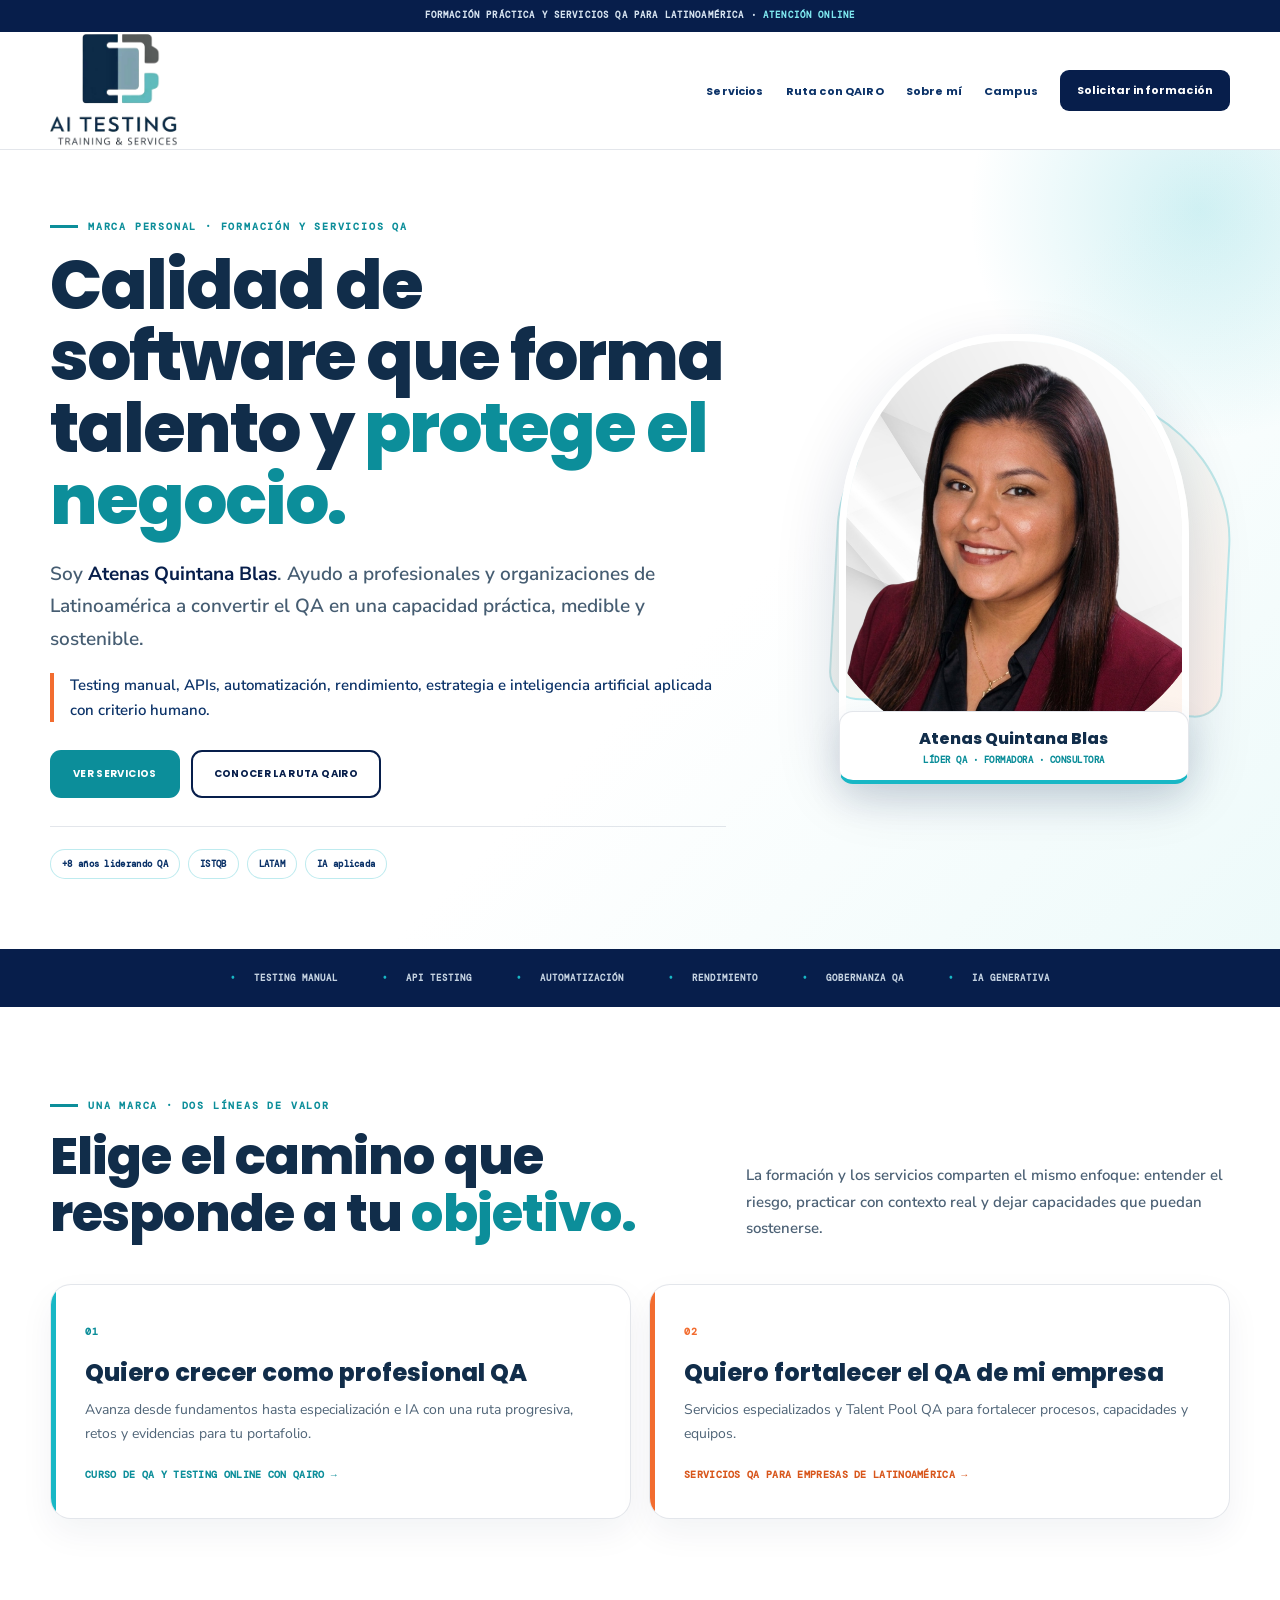
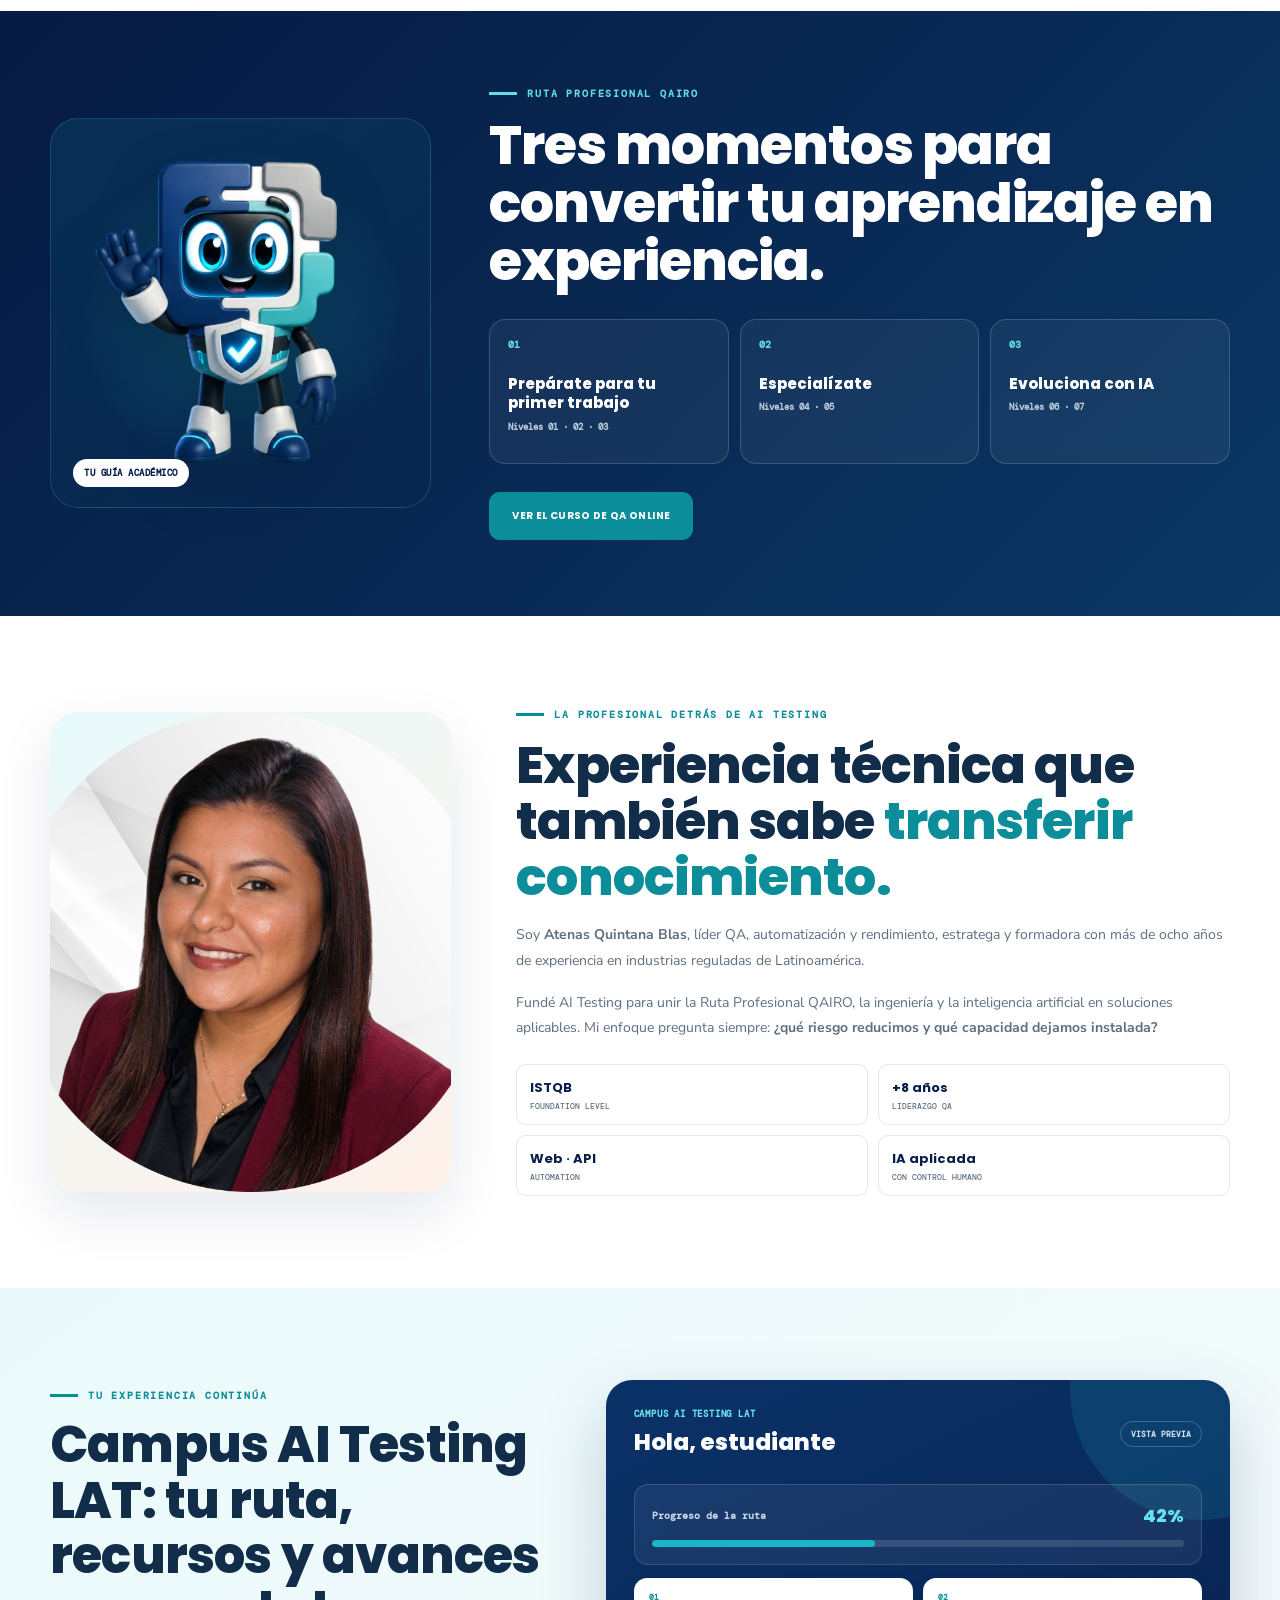
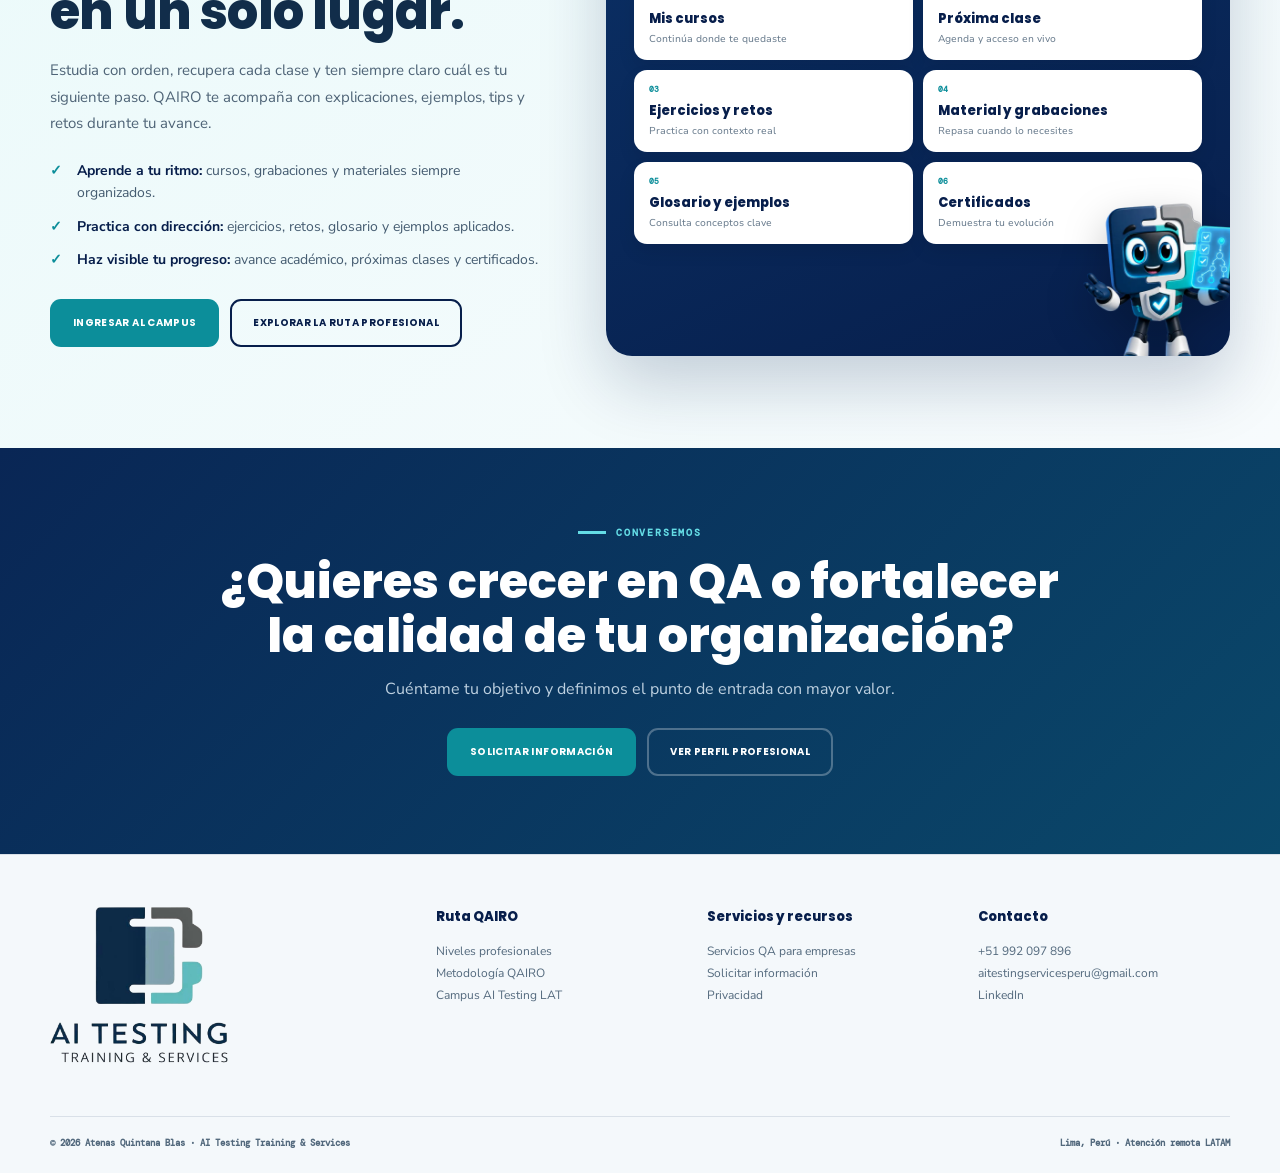
==== commit 1a6113a7: "Optimiza SEO de formación QA para Latinoamérica" ====
--- a/index.html
+++ b/index.html
@@ -3,27 +3,28 @@
 <head>
   <meta charset="utf-8">
   <meta name="viewport" content="width=device-width,initial-scale=1">
-  <title>AI Testing | Formación QA, QAIRO y Servicios de Testing LATAM</title>
-  <meta name="description" content="Marca personal de Atenas Quintana: formación QA guiada por QAIRO, servicios de testing, automatización, rendimiento, gobierno e IA aplicada para Latinoamérica.">
+  <title>AI Testing LAT | Curso de QA Online y Servicios de Testing</title>
+  <meta name="description" content="Aprende QA y testing online con la Ruta QAIRO o fortalece tu empresa. Formación en español para Venezuela, El Salvador y toda Latinoamérica.">
   <meta name="author" content="Atenas Quintana Blas">
   <meta name="theme-color" content="#071e4b">
-  <meta name="robots" content="index,follow">
+  <meta name="robots" content="index,follow,max-image-preview:large,max-snippet:-1,max-video-preview:-1">
   <link rel="canonical" href="https://aitesting.lat/">
   <meta property="og:type" content="website">
   <meta property="og:locale" content="es_419">
   <meta property="og:site_name" content="AI Testing Training &amp; Services">
-  <meta property="og:title" content="AI Testing | Formación y Servicios QA para LATAM">
-  <meta property="og:description" content="Aprende con la Ruta Profesional guiada por QAIRO o fortalece la calidad de tu organización con servicios QA especializados.">
+  <meta property="og:title" content="AI Testing LAT | Aprende QA y Testing Online">
+  <meta property="og:description" content="Ruta Profesional QAIRO para aprender QA desde cero y servicios especializados para empresas de Latinoamérica.">
   <meta property="og:url" content="https://aitesting.lat/">
   <meta property="og:image" content="https://aitesting.lat/assets/atenas-quintana.png">
   <link rel="preconnect" href="https://fonts.googleapis.com">
   <link rel="preconnect" href="https://fonts.gstatic.com" crossorigin>
   <link href="https://fonts.googleapis.com/css2?family=DM+Mono:wght@400;500&family=Nunito+Sans:opsz,wght@6..12,400;6..12,600;6..12,700;6..12,800&family=Poppins:wght@600;700;800&display=swap" rel="stylesheet">
-  <link rel="stylesheet" href="assets/home.css?v=20260817-7">
+  <link rel="stylesheet" href="assets/home.css?v=20260818-1">
   <script type="application/ld+json">
   {"@context":"https://schema.org","@graph":[
     {"@type":"Person","@id":"https://aitesting.lat/#atenas","name":"Atenas Quintana Blas","jobTitle":"Líder QA, Automatización y Rendimiento","url":"https://aitesting.lat/#sobre-mi","image":"https://aitesting.lat/assets/atenas-quintana.png","sameAs":["https://www.linkedin.com/in/atenas-quintana-blas"]},
-    {"@type":["ProfessionalService","Organization"],"@id":"https://aitesting.lat/#organization","name":"AI Testing Training & Services","url":"https://aitesting.lat/","logo":"https://aitesting.lat/assets/ai-testing-logo-oficial.png","founder":{"@id":"https://aitesting.lat/#atenas"},"email":"aitestingservicesperu@gmail.com","telephone":"+51992097896","areaServed":"Latin America","availableLanguage":"Spanish"}
+    {"@type":["ProfessionalService","Organization"],"@id":"https://aitesting.lat/#organization","name":"AI Testing Training & Services","alternateName":"AI Testing LAT","description":"Formación online en QA y testing de software, y servicios especializados de calidad para Latinoamérica.","url":"https://aitesting.lat/","logo":"https://aitesting.lat/assets/ai-testing-logo-oficial.png","founder":{"@id":"https://aitesting.lat/#atenas"},"email":"aitestingservicesperu@gmail.com","telephone":"+51992097896","areaServed":[{"@type":"Country","name":"Perú"},{"@type":"Country","name":"Venezuela"},{"@type":"Country","name":"El Salvador"},{"@type":"Country","name":"Colombia"},{"@type":"Country","name":"Ecuador"},{"@type":"Country","name":"Bolivia"},{"@type":"Place","name":"Latinoamérica"}],"availableLanguage":"Spanish","sameAs":["https://www.linkedin.com/in/atenas-quintana-blas"]},
+    {"@type":"WebSite","@id":"https://aitesting.lat/#website","name":"AI Testing LAT","url":"https://aitesting.lat/","inLanguage":"es","publisher":{"@id":"https://aitesting.lat/#organization"}}
   ]}
   </script>
 </head>
@@ -32,7 +33,7 @@
   <div class="topbar">Formación práctica y servicios QA para Latinoamérica · <strong>Atención online</strong></div>
   <nav class="nav" aria-label="Navegación principal">
     <div class="container nav-inner">
-      <a class="brand" href="#inicio" aria-label="AI Testing, ir al inicio"><img src="assets/ai-testing-logo-oficial.png?v=20260817-3" alt="AI Testing Training &amp; Services" width="599" height="530"></a>
+      <a class="brand" href="#inicio" aria-label="AI Testing, ir al inicio"><img src="assets/ai-testing-logo-oficial.png?v=20260817-3" alt="AI Testing Training &amp; Services" width="599" height="530"><span class="sr-only">Ir al inicio de AI Testing</span></a>
       <button class="menu-button" id="menuButton" type="button" aria-label="Abrir menú" aria-expanded="false"><span></span><span></span><span></span></button>
       <ul class="nav-links" id="navLinks">
         <li><a href="#servicios">Servicios</a></li><li><a href="ruta-profesional-qairo.html">Ruta con QAIRO</a></li><li><a href="#sobre-mi">Sobre mí</a></li><li><a href="#campus">Campus</a></li><li><a class="nav-cta" href="#contacto">Solicitar información</a></li>
@@ -47,8 +48,8 @@
       </div>
     </header>
     <section class="expertise" aria-label="Áreas de experiencia"><div class="container expertise-row"><span>Testing manual</span><span>API Testing</span><span>Automatización</span><span>Rendimiento</span><span>Gobernanza QA</span><span>IA generativa</span></div></section>
-    <section class="section intro" id="servicios" aria-labelledby="intro-title"><div class="container"><div class="section-head split"><div><p class="eyebrow"><span></span> Una marca · Dos líneas de valor</p><h2 id="intro-title">Elige el camino que responde a tu <em>objetivo.</em></h2></div><p>La formación y los servicios comparten el mismo enfoque: entender el riesgo, practicar con contexto real y dejar capacidades que puedan sostenerse.</p></div><div class="value-grid"><article class="value-card teal"><span class="value-index">01</span><h3>Quiero crecer como profesional QA</h3><p>Avanza desde fundamentos hasta especialización e IA con una ruta progresiva, retos y evidencias para tu portafolio.</p><a href="ruta-profesional-qairo.html">Explorar Ruta Profesional con QAIRO →</a></article><article class="value-card orange"><span class="value-index">02</span><h3>Quiero fortalecer el QA de mi empresa</h3><p>Servicios especializados y Talent Pool QA para fortalecer procesos, capacidades y equipos.</p><a href="servicios-testing-qa-latinoamerica.html">Explorar soluciones para empresas →</a></article></div></div></section>
-    <section class="qairo-home" id="ruta" aria-labelledby="qairo-home-title"><div class="container qairo-home-grid"><div class="qairo-home-visual"><div class="qairo-home-glow" aria-hidden="true"></div><img src="assets/qairo/qairo-bienvenida.webp" alt="QAIRO, guía académico de la Ruta Profesional QA" width="900" height="900"><span>Tu guía académico</span></div><div class="qairo-home-copy"><p class="eyebrow light"><span></span> Ruta Profesional QAIRO</p><h2 id="qairo-home-title">Tres momentos para convertir tu aprendizaje en experiencia.</h2><div class="qairo-moments"><article><span>01</span><strong>Prepárate para tu primer trabajo</strong><small>Niveles 01 · 02 · 03</small></article><article><span>02</span><strong>Especialízate</strong><small>Niveles 04 · 05</small></article><article><span>03</span><strong>Evoluciona con IA</strong><small>Niveles 06 · 07</small></article></div><div class="actions"><a class="button button-teal" href="ruta-profesional-qairo.html">Conocer la ruta completa</a></div></div></div></section>
+    <section class="section intro" id="servicios" aria-labelledby="intro-title"><div class="container"><div class="section-head split"><div><p class="eyebrow"><span></span> Una marca · Dos líneas de valor</p><h2 id="intro-title">Elige el camino que responde a tu <em>objetivo.</em></h2></div><p>La formación y los servicios comparten el mismo enfoque: entender el riesgo, practicar con contexto real y dejar capacidades que puedan sostenerse.</p></div><div class="value-grid"><article class="value-card teal"><span class="value-index">01</span><h3>Quiero crecer como profesional QA</h3><p>Avanza desde fundamentos hasta especialización e IA con una ruta progresiva, retos y evidencias para tu portafolio.</p><a href="ruta-profesional-qairo.html">Curso de QA y testing online con QAIRO →</a></article><article class="value-card orange"><span class="value-index">02</span><h3>Quiero fortalecer el QA de mi empresa</h3><p>Servicios especializados y Talent Pool QA para fortalecer procesos, capacidades y equipos.</p><a href="servicios-testing-qa-latinoamerica.html">Servicios QA para empresas de Latinoamérica →</a></article></div></div></section>
+    <section class="qairo-home" id="ruta" aria-labelledby="qairo-home-title"><div class="container qairo-home-grid"><div class="qairo-home-visual"><div class="qairo-home-glow" aria-hidden="true"></div><img src="assets/qairo/qairo-bienvenida.webp" alt="QAIRO, guía académico de la Ruta Profesional QA" width="900" height="900"><span>Tu guía académico</span></div><div class="qairo-home-copy"><p class="eyebrow light"><span></span> Ruta Profesional QAIRO</p><h2 id="qairo-home-title">Tres momentos para convertir tu aprendizaje en experiencia.</h2><div class="qairo-moments"><article><span>01</span><strong>Prepárate para tu primer trabajo</strong><small>Niveles 01 · 02 · 03</small></article><article><span>02</span><strong>Especialízate</strong><small>Niveles 04 · 05</small></article><article><span>03</span><strong>Evoluciona con IA</strong><small>Niveles 06 · 07</small></article></div><div class="actions"><a class="button button-teal" href="ruta-profesional-qairo.html">Ver el curso de QA online</a></div></div></div></section>
     <section class="section about" id="sobre-mi" aria-labelledby="about-title"><div class="container about-grid"><div class="about-photo"><img src="assets/atenas-quintana.png" alt="Retrato profesional de Atenas Quintana Blas" width="800" height="800"></div><div><p class="eyebrow"><span></span> La profesional detrás de AI Testing</p><h2 id="about-title">Experiencia técnica que también sabe <em>transferir conocimiento.</em></h2><p>Soy <strong>Atenas Quintana Blas</strong>, líder QA, automatización y rendimiento, estratega y formadora con más de ocho años de experiencia en industrias reguladas de Latinoamérica.</p><p>Fundé AI Testing para unir la Ruta Profesional QAIRO, la ingeniería y la inteligencia artificial en soluciones aplicables. Mi enfoque pregunta siempre: <strong>¿qué riesgo reducimos y qué capacidad dejamos instalada?</strong></p><div class="credentials"><span><strong>ISTQB</strong> Foundation Level</span><span><strong>+8 años</strong> Liderazgo QA</span><span><strong>Web · API</strong> Automation</span><span><strong>IA aplicada</strong> Con control humano</span></div></div></div></section>
     <section class="section campus-showcase" id="campus" aria-labelledby="campus-title"><div class="container campus-showcase-grid"><div class="campus-copy"><p class="eyebrow"><span></span> Tu experiencia continúa</p><h2 id="campus-title">Campus AI Testing LAT: tu ruta, recursos y avances en un solo lugar.</h2><p>Estudia con orden, recupera cada clase y ten siempre claro cuál es tu siguiente paso. QAIRO te acompaña con explicaciones, ejemplos, tips y retos durante tu avance.</p><ul class="campus-benefits"><li><strong>Aprende a tu ritmo:</strong> cursos, grabaciones y materiales siempre organizados.</li><li><strong>Practica con dirección:</strong> ejercicios, retos, glosario y ejemplos aplicados.</li><li><strong>Haz visible tu progreso:</strong> avance académico, próximas clases y certificados.</li></ul><div class="actions"><a class="button button-primary" href="campus/">Ingresar al Campus</a><a class="button button-outline" href="ruta-profesional-qairo.html">Explorar la Ruta Profesional</a></div></div><div class="campus-preview" aria-label="Vista previa del Campus AI Testing LAT"><div class="campus-preview-head"><div><small>Campus AI Testing LAT</small><strong>Hola, estudiante</strong></div><span>Vista previa</span></div><div class="campus-progress"><div><small>Progreso de la ruta</small><strong>42%</strong></div><i><b></b></i></div><div class="campus-modules"><article><span>01</span><strong>Mis cursos</strong><small>Continúa donde te quedaste</small></article><article><span>02</span><strong>Próxima clase</strong><small>Agenda y acceso en vivo</small></article><article><span>03</span><strong>Ejercicios y retos</strong><small>Practica con contexto real</small></article><article><span>04</span><strong>Material y grabaciones</strong><small>Repasa cuando lo necesites</small></article><article><span>05</span><strong>Glosario y ejemplos</strong><small>Consulta conceptos clave</small></article><article><span>06</span><strong>Certificados</strong><small>Demuestra tu evolución</small></article></div><img class="campus-qairo" src="assets/qairo/qairo-muestra.webp" alt="QAIRO guía la experiencia del Campus" width="780" height="900"></div></div></section>
     <section class="contact" id="contacto" aria-labelledby="contact-title"><div class="container contact-inner"><p class="eyebrow light"><span></span> Conversemos</p><h2 id="contact-title">¿Quieres crecer en QA o fortalecer la calidad de tu organización?</h2><p>Cuéntame tu objetivo y definimos el punto de entrada con mayor valor.</p><div class="actions"><a class="button button-teal" href="mailto:aitestingservicesperu@gmail.com?subject=Solicitud%20de%20informaci%C3%B3n%20-%20AI%20Testing">Solicitar información</a><a class="button button-ghost" href="https://www.linkedin.com/in/atenas-quintana-blas" target="_blank" rel="noopener">Ver perfil profesional</a></div></div></section>
--- a/assets/home.css
+++ b/assets/home.css
@@ -1,6 +1,6 @@
 *,*::before,*::after{box-sizing:border-box;margin:0;padding:0}
 :root{--navy:#071e4b;--navy-2:#0b3268;--teal:#18b7c5;--teal-dark:#0c8e9a;--teal-pale:#e8fafb;--orange:#f26c2f;--orange-pale:#fff1e9;--ink:#112d4a;--gray:#5e6f80;--muted:#93a2b0;--soft:#f4f8fb;--white:#fff;--line:rgba(7,30,75,.11);--shadow:0 22px 58px rgba(7,30,75,.11);--display:'Poppins',Arial,sans-serif;--body:'Nunito Sans',Arial,sans-serif;--mono:'DM Mono',monospace}
-html{scroll-behavior:smooth;scroll-padding-top:126px}body{font-family:var(--body);color:var(--ink);background:white;overflow-x:hidden}a{color:inherit}img{display:block;max-width:100%}.container{width:min(1180px,calc(100% - 48px));margin-inline:auto}.skip-link{position:fixed;left:18px;top:-80px;z-index:100;background:white;padding:12px 18px;border-radius:8px}.skip-link:focus{top:16px}.topbar{background:var(--navy);color:#d5e2ef;text-align:center;padding:9px 16px;font:700 9px/1.5 var(--mono);letter-spacing:1.15px;text-transform:uppercase}.topbar strong{color:#7de6ee}
+html{scroll-behavior:smooth;scroll-padding-top:126px}body{font-family:var(--body);color:var(--ink);background:white;overflow-x:hidden}a{color:inherit}img{display:block;max-width:100%}.container{width:min(1180px,calc(100% - 48px));margin-inline:auto}.sr-only{position:absolute;width:1px;height:1px;padding:0;margin:-1px;overflow:hidden;clip:rect(0,0,0,0);white-space:nowrap;border:0}.skip-link{position:fixed;left:18px;top:-80px;z-index:100;background:white;padding:12px 18px;border-radius:8px}.skip-link:focus{top:16px}.topbar{background:var(--navy);color:#d5e2ef;text-align:center;padding:9px 16px;font:700 9px/1.5 var(--mono);letter-spacing:1.15px;text-transform:uppercase}.topbar strong{color:#7de6ee}
 .nav{height:118px;position:sticky;top:0;z-index:50;background:rgba(255,255,255,.97);border-bottom:1px solid var(--line);backdrop-filter:blur(15px)}.nav-inner{height:100%;display:flex;align-items:center;justify-content:space-between;gap:24px}.brand{display:flex;align-items:center;width:138px;height:112px}.brand img{width:100%;height:100%;object-fit:contain;object-position:left center}.nav-links{display:flex;align-items:center;gap:22px;list-style:none}.nav-links a{text-decoration:none;color:var(--navy-2);font:700 11px var(--display);letter-spacing:.15px;transition:.2s}.nav-links a:hover{color:var(--teal-dark)}.nav-links .nav-cta{display:inline-flex;background:var(--navy);color:white;padding:12px 17px;border-radius:9px}.nav-links .nav-cta:hover{background:var(--teal-dark);color:white}.menu-button{display:none;border:0;background:transparent;width:42px;height:42px}.menu-button span{display:block;width:24px;height:2px;background:var(--navy);margin:5px auto}
 .hero{min-height:690px;display:grid;align-items:center;position:relative;overflow:hidden;background:linear-gradient(135deg,#fff 0%,#fff 57%,#edfafa 100%)}.hero::before{content:'';position:absolute;width:480px;height:480px;border-radius:50%;right:-160px;top:-180px;background:radial-gradient(circle,rgba(24,183,197,.2),transparent 68%)}.hero-grid{display:grid;grid-template-columns:1.22fr .78fr;gap:72px;align-items:center;padding:70px 0;position:relative;z-index:1}.eyebrow{font:700 10px var(--mono);color:var(--teal-dark);letter-spacing:1.8px;text-transform:uppercase;margin-bottom:16px;display:flex;align-items:center;gap:10px}.eyebrow span{width:28px;height:3px;background:currentColor}.eyebrow.light{color:#64dce5}.hero h1{font:800 clamp(44px,5.4vw,70px)/1.04 var(--display);letter-spacing:-2px;margin-bottom:22px;max-width:780px}.hero h1 em,.section-head h2 em,.about h2 em{font-style:normal;color:var(--teal-dark)}.hero-lead{max-width:700px;color:#465d72;font-size:19px;line-height:1.7;font-weight:600}.hero-lead strong{color:var(--navy)}.hero-detail{max-width:680px;border-left:4px solid var(--orange);padding-left:16px;margin:18px 0 0;color:var(--navy-2);font-size:15px;line-height:1.65;font-weight:600}.actions{display:flex;flex-wrap:wrap;gap:11px;margin-top:28px}.button{display:inline-flex;align-items:center;justify-content:center;text-decoration:none;border:2px solid transparent;border-radius:11px;padding:14px 21px;font:700 10px var(--display);letter-spacing:.35px;text-transform:uppercase;transition:.2s}.button:hover{transform:translateY(-2px)}.button-primary,.button-teal{background:var(--teal-dark);color:white}.button-primary:hover,.button-teal:hover{background:var(--navy)}.button-outline{border-color:var(--navy);color:var(--navy)}.button-outline:hover{background:var(--navy);color:white}.button-ghost{border-color:rgba(255,255,255,.28);color:white}.button-ghost:hover{border-color:var(--teal);color:#8cecf2}.hero-proof{display:flex;gap:8px;flex-wrap:wrap;margin-top:28px;padding-top:22px;border-top:1px solid var(--line)}.hero-proof span{font:600 9px var(--mono);letter-spacing:.3px;padding:8px 11px;border:1px solid rgba(24,183,197,.28);border-radius:999px;color:var(--navy-2);background:white}.portrait-area{position:relative;display:flex;justify-content:center}.portrait-backdrop{position:absolute;inset:48px 0 55px 38px;border-radius:47% 47% 28px 28px;background:linear-gradient(145deg,var(--teal-pale),#fff3ec);border:2px solid rgba(24,183,197,.25);transform:rotate(3deg)}.portrait{position:relative;width:min(350px,78vw);height:430px;object-fit:cover;object-position:50% 16%;border-radius:47% 47% 26px 26px;border:7px solid white;box-shadow:0 25px 65px rgba(7,30,75,.16)}.hero-qairo{position:absolute;z-index:4;right:-68px;top:28px;width:138px;height:150px;pointer-events:none}.hero-qairo img{width:138px;height:150px;object-fit:contain;filter:drop-shadow(0 13px 14px rgba(7,30,75,.2))}.portrait-card{position:absolute;left:50%;bottom:-20px;transform:translateX(-50%);width:calc(100% - 54px);max-width:350px;background:white;border:1px solid var(--line);border-bottom:4px solid var(--teal);border-radius:14px;padding:14px 16px;text-align:center;box-shadow:0 15px 35px rgba(7,30,75,.12)}.portrait-card strong{display:block;font:800 16px var(--display)}.portrait-card span{display:block;margin-top:3px;color:var(--teal-dark);font:600 9px var(--mono);letter-spacing:.5px;text-transform:uppercase}
 .expertise{background:var(--navy)}.expertise-row{min-height:58px;display:flex;align-items:center;justify-content:center;gap:0;flex-wrap:wrap}.expertise-row span{color:#c4d2e1;font:600 9px var(--mono);letter-spacing:1px;text-transform:uppercase;padding:15px 22px}.expertise-row span::before{content:'•';color:var(--teal);margin-right:18px}.section{padding:92px 0}.section-head{margin-bottom:43px}.section-head.split{display:grid;grid-template-columns:1fr .75fr;gap:50px;align-items:end}.section-head h2,.about h2{font:800 clamp(36px,4vw,52px)/1.1 var(--display);letter-spacing:-.9px}.section-head>p{color:#4c6175;font-size:15px;line-height:1.75;font-weight:600}.section-head.centered{text-align:center;max-width:820px;margin-inline:auto}.section-head.centered .eyebrow{justify-content:center}.section-head.centered>p{max-width:720px;margin:14px auto 0}
@@ -11,10 +11,11 @@
 .about-grid{display:grid;grid-template-columns:.72fr 1.28fr;gap:65px;align-items:center}.about-photo{background:linear-gradient(145deg,var(--teal-pale),var(--orange-pale));border-radius:28px;overflow:hidden;box-shadow:0 22px 55px rgba(7,30,75,.1)}.about-photo img{width:100%;height:480px;object-fit:cover;object-position:50% 18%}.about-grid>div:last-child>p:not(.eyebrow){color:var(--gray);font-size:14px;line-height:1.8;margin-top:17px}.credentials{display:grid;grid-template-columns:1fr 1fr;gap:10px;margin-top:24px}.credentials span{padding:13px;border:1px solid var(--line);border-radius:10px;font:500 8px var(--mono);color:var(--gray);text-transform:uppercase}.credentials strong{display:block;color:var(--navy);font:700 13px var(--display);text-transform:none;margin-bottom:3px}.contact{background:linear-gradient(135deg,#092655,#0a486a);color:white;padding:78px 0;text-align:center}.contact-inner{max-width:850px}.contact .eyebrow{justify-content:center}.contact h2{font:800 clamp(32px,4vw,48px)/1.13 var(--display)}.contact p:not(.eyebrow){color:#bdd0e0;margin-top:14px}.contact .actions{justify-content:center}
 footer{background:#f4f8fb;color:#53697d;padding:52px 0 24px;border-top:1px solid var(--line)}.footer-grid{display:grid;grid-template-columns:1.5fr 1fr 1fr 1.1fr;gap:42px}.footer-brand img{width:178px;height:158px;object-fit:contain;object-position:left;margin-bottom:15px}.footer-brand p{font-size:12px;line-height:1.7;max-width:340px}.footer-grid>nav,.footer-grid>div:not(.footer-brand){display:flex;flex-direction:column;align-items:flex-start}.footer-grid strong{color:var(--navy);font:800 13px var(--display);margin-bottom:13px}.footer-grid a{color:#53697d;text-decoration:none;font-size:12px;line-height:1.85}.footer-grid a:hover{color:var(--teal-dark)}.footer-bottom{display:flex;justify-content:space-between;gap:20px;flex-wrap:wrap;border-top:1px solid var(--line);margin-top:36px;padding-top:20px;font:600 9px var(--mono)}
 .qairo-home{padding:76px 0;background:linear-gradient(135deg,#061a42,#0a3764);color:white;overflow:hidden}.qairo-home-grid{display:grid;grid-template-columns:.68fr 1.32fr;gap:58px;align-items:center}.qairo-home-visual{position:relative;min-height:390px;display:grid;place-items:center;border:1px solid rgba(99,226,235,.18);border-radius:28px;background:linear-gradient(145deg,rgba(24,183,197,.12),rgba(7,30,75,.1))}.qairo-home-glow{position:absolute;width:335px;height:335px;border-radius:50%;background:radial-gradient(circle,rgba(24,183,197,.28),transparent 69%)}.qairo-home-visual>img{position:relative;z-index:2;width:360px;height:360px;object-fit:contain;filter:drop-shadow(0 22px 28px rgba(0,0,0,.24))}.qairo-home-visual>span{position:absolute;z-index:3;left:22px;bottom:20px;padding:8px 11px;border-radius:999px;background:white;color:var(--navy);font:700 9px var(--mono);letter-spacing:.5px;text-transform:uppercase}.qairo-home-copy h2{font:800 clamp(36px,4.4vw,54px)/1.08 var(--display);letter-spacing:-1px;max-width:760px}.qairo-moments{display:grid;grid-template-columns:repeat(3,1fr);gap:11px;margin-top:28px}.qairo-moments article{min-height:145px;padding:18px;border:1px solid rgba(255,255,255,.16);border-radius:16px;background:rgba(255,255,255,.055)}.qairo-moments span,.qairo-moments strong,.qairo-moments small{display:block}.qairo-moments span{font:700 10px var(--mono);color:#64e2eb}.qairo-moments strong{font:800 15px/1.3 var(--display);margin-top:23px}.qairo-moments small{font:600 9px var(--mono);color:#b9cada;margin-top:8px}.route-page .route-hero{padding:86px 0}.route-page .qairo-copy h1{font:800 clamp(38px,4.7vw,58px)/1.06 var(--display);letter-spacing:-1.25px;margin-bottom:18px}.route-page .qairo-copy h1 em{font-style:normal;color:#68e3eb}
+.route-audience{background:linear-gradient(180deg,#f7fbfd,#fff)}.audience-grid{display:grid;grid-template-columns:repeat(3,1fr);gap:15px}.audience-grid article{padding:27px 25px;border:1px solid var(--line);border-top:4px solid var(--teal);border-radius:18px;background:white;box-shadow:0 13px 30px rgba(7,30,75,.055)}.audience-grid article:nth-child(2){border-top-color:var(--orange)}.audience-grid span{font:700 10px var(--mono);color:var(--teal-dark)}.audience-grid h3{font:800 19px/1.3 var(--display);margin:19px 0 9px}.audience-grid p{font-size:13px;line-height:1.7;color:#536779}.regional-box{display:grid;grid-template-columns:1.15fr .85fr;gap:42px;align-items:center;margin-top:20px;padding:38px;border-radius:22px;background:linear-gradient(135deg,var(--navy),#0a486a);color:white}.regional-box .eyebrow{color:#6ee2ea}.regional-box h2{font:800 clamp(28px,3vw,39px)/1.15 var(--display);letter-spacing:-.6px}.regional-box>div:first-child>p:not(.eyebrow){color:#c6d7e5;font-size:14px;line-height:1.75;margin-top:13px}.regional-box .button{margin-top:22px}.country-pills{display:flex;gap:8px;flex-wrap:wrap;align-content:center}.country-pills span{padding:8px 10px;border:1px solid rgba(255,255,255,.18);border-radius:999px;background:rgba(255,255,255,.07);color:#e0ebf3;font:600 9px var(--mono)}.route-faq{background:#f4f8fb}.route-faq-list{max-width:920px;margin:auto}.route-faq details{background:white;border:1px solid var(--line);border-radius:13px;margin-bottom:10px}.route-faq summary{list-style:none;cursor:pointer;padding:19px 54px 19px 21px;font:800 14px var(--display);position:relative}.route-faq summary::-webkit-details-marker{display:none}.route-faq summary::after{content:'+';position:absolute;right:21px;top:50%;transform:translateY(-50%);color:var(--teal-dark);font-size:22px}.route-faq details[open] summary::after{content:'−'}.route-faq details p{padding:0 21px 21px;color:#536779;font-size:13px;line-height:1.7}
 @media(max-width:1080px){.nav-links{gap:14px}.nav-links a{font-size:10px}.hero-grid{gap:40px}.hero-qairo{right:-24px}.levels-grid{grid-template-columns:repeat(4,1fr)}.stage-labels{display:none}.level-card{min-height:250px}.qairo-intro-grid{gap:35px}.methodology-grid{gap:42px}.methodology-steps{grid-template-columns:repeat(3,1fr)}.methodology-steps article{min-height:135px}.campus-showcase-grid{gap:38px}}
 @media(max-width:820px){.container{width:min(100% - 34px,1180px)}.nav{height:100px}.brand{width:112px;height:96px}.menu-button{display:block}.nav-links{position:absolute;left:0;right:0;top:100px;display:none;flex-direction:column;align-items:stretch;gap:0;background:white;border-bottom:1px solid var(--line);box-shadow:0 18px 35px rgba(7,30,75,.12);padding:10px 17px 18px}.nav-links.open{display:flex}.nav-links a{display:block;padding:13px;font-size:12px}.nav-links .nav-cta{text-align:center;justify-content:center}.hero{min-height:auto}.hero-grid,.section-head.split,.qairo-intro-grid,.methodology-grid,.campus-showcase-grid,.about-grid{grid-template-columns:1fr}.hero-grid{padding:60px 0 75px}.portrait-area{margin-top:10px}.hero-qairo{right:5%;top:45px}.section{padding:72px 0}.value-grid{grid-template-columns:1fr}.qairo-intro-grid{gap:15px}.qairo-visual{height:430px;max-width:520px;margin:auto}.qairo-visual>img{height:415px}.qairo-bubble{right:0}.methodology-visual{max-width:610px;width:100%;margin:auto}.methodology-seal{right:20px}.methodology-steps{grid-template-columns:repeat(5,1fr)}.method-grid{grid-template-columns:repeat(2,1fr)}.campus-preview{max-width:650px;width:100%;margin:auto}.footer-grid{grid-template-columns:1fr 1fr}.footer-brand{grid-column:1/-1}}
 @media(max-width:560px){.topbar{font-size:8px}.hero-grid{padding-top:45px}.hero h1{font-size:40px;letter-spacing:-1.2px}.hero-lead{font-size:17px}.actions .button{width:100%}.portrait{height:390px}.hero-qairo{right:-2px;top:48px;width:112px;height:126px}.hero-qairo img{width:112px;height:126px}.section{padding:62px 0}.section-head h2,.about h2{font-size:34px}.levels-grid,.method-grid,.credentials,.footer-grid{grid-template-columns:1fr}.level-card{min-height:225px}.qairo-intro{padding:54px 0}.qairo-visual{height:380px}.qairo-visual>img{height:365px}.qairo-orbit{width:310px;height:310px}.qairo-bubble{width:195px;top:0}.qairo-copy h2{font-size:36px}.qairo-methodology{padding:65px 0}.methodology-visual{min-height:390px}.methodology-visual>img{width:340px;height:340px}.methodology-glow{width:330px;height:330px}.methodology-seal{right:12px;left:12px;bottom:-24px;min-width:0}.methodology-copy{padding-top:25px}.methodology-copy h2{font-size:38px}.methodology-steps{grid-template-columns:1fr}.methodology-steps article{min-height:0}.methodology-steps h3{margin:12px 0 4px}.method-image{height:230px}.method-image img{height:225px}.campus-preview{padding:22px 18px 105px}.campus-modules{grid-template-columns:1fr}.campus-qairo{width:155px;height:175px}.about-photo img{height:420px}.footer-brand{grid-column:auto}.footer-brand img{width:165px;height:147px}.footer-bottom{display:block}.footer-bottom span{display:block;margin-top:7px}}
 @media(prefers-reduced-motion:reduce){html{scroll-behavior:auto}.button{transition:none}}
 @media(max-width:1080px){.qairo-home-grid{gap:35px}.qairo-moments strong{font-size:13px}}
-@media(max-width:820px){.qairo-home-grid{grid-template-columns:1fr}.qairo-home-visual{min-height:360px;max-width:570px;width:100%;margin:auto}.qairo-home-visual>img{width:340px;height:340px}.qairo-home-copy{padding-top:8px}.route-page .route-hero{padding:54px 0}}
-@media(max-width:560px){.qairo-home{padding:58px 0}.qairo-home-visual{min-height:320px}.qairo-home-glow{width:290px;height:290px}.qairo-home-visual>img{width:305px;height:305px}.qairo-home-copy h2{font-size:36px}.qairo-moments{grid-template-columns:1fr}.qairo-moments article{min-height:0}.qairo-moments strong{font-size:15px;margin-top:11px}.route-page .qairo-copy h1{font-size:38px}}
+@media(max-width:820px){.qairo-home-grid,.regional-box{grid-template-columns:1fr}.qairo-home-visual{min-height:360px;max-width:570px;width:100%;margin:auto}.qairo-home-visual>img{width:340px;height:340px}.qairo-home-copy{padding-top:8px}.route-page .route-hero{padding:54px 0}.audience-grid{grid-template-columns:1fr}.regional-box{gap:26px}}
+@media(max-width:560px){.qairo-home{padding:58px 0}.qairo-home-visual{min-height:320px}.qairo-home-glow{width:290px;height:290px}.qairo-home-visual>img{width:305px;height:305px}.qairo-home-copy h2{font-size:36px}.qairo-moments{grid-template-columns:1fr}.qairo-moments article{min-height:0}.qairo-moments strong{font-size:15px;margin-top:11px}.route-page .qairo-copy h1{font-size:38px}.regional-box{padding:27px 22px}.regional-box .button{width:100%}}
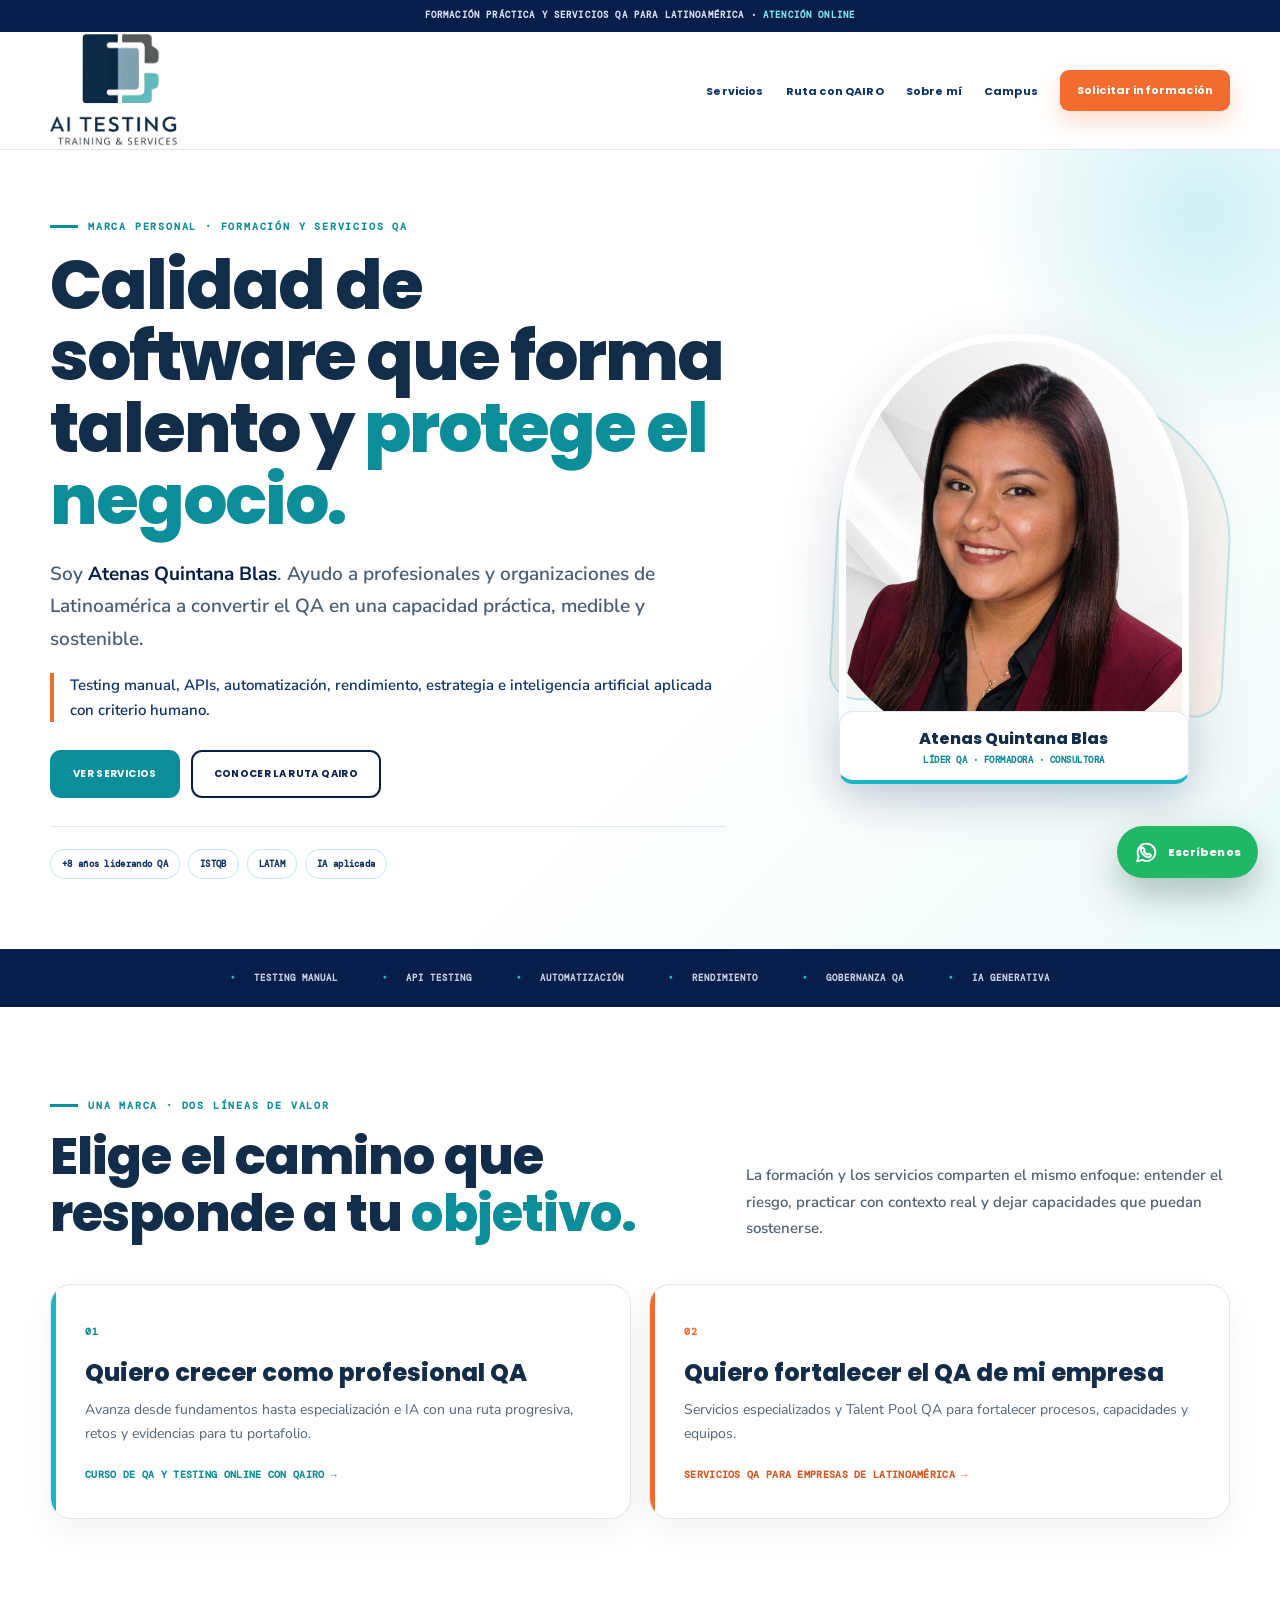
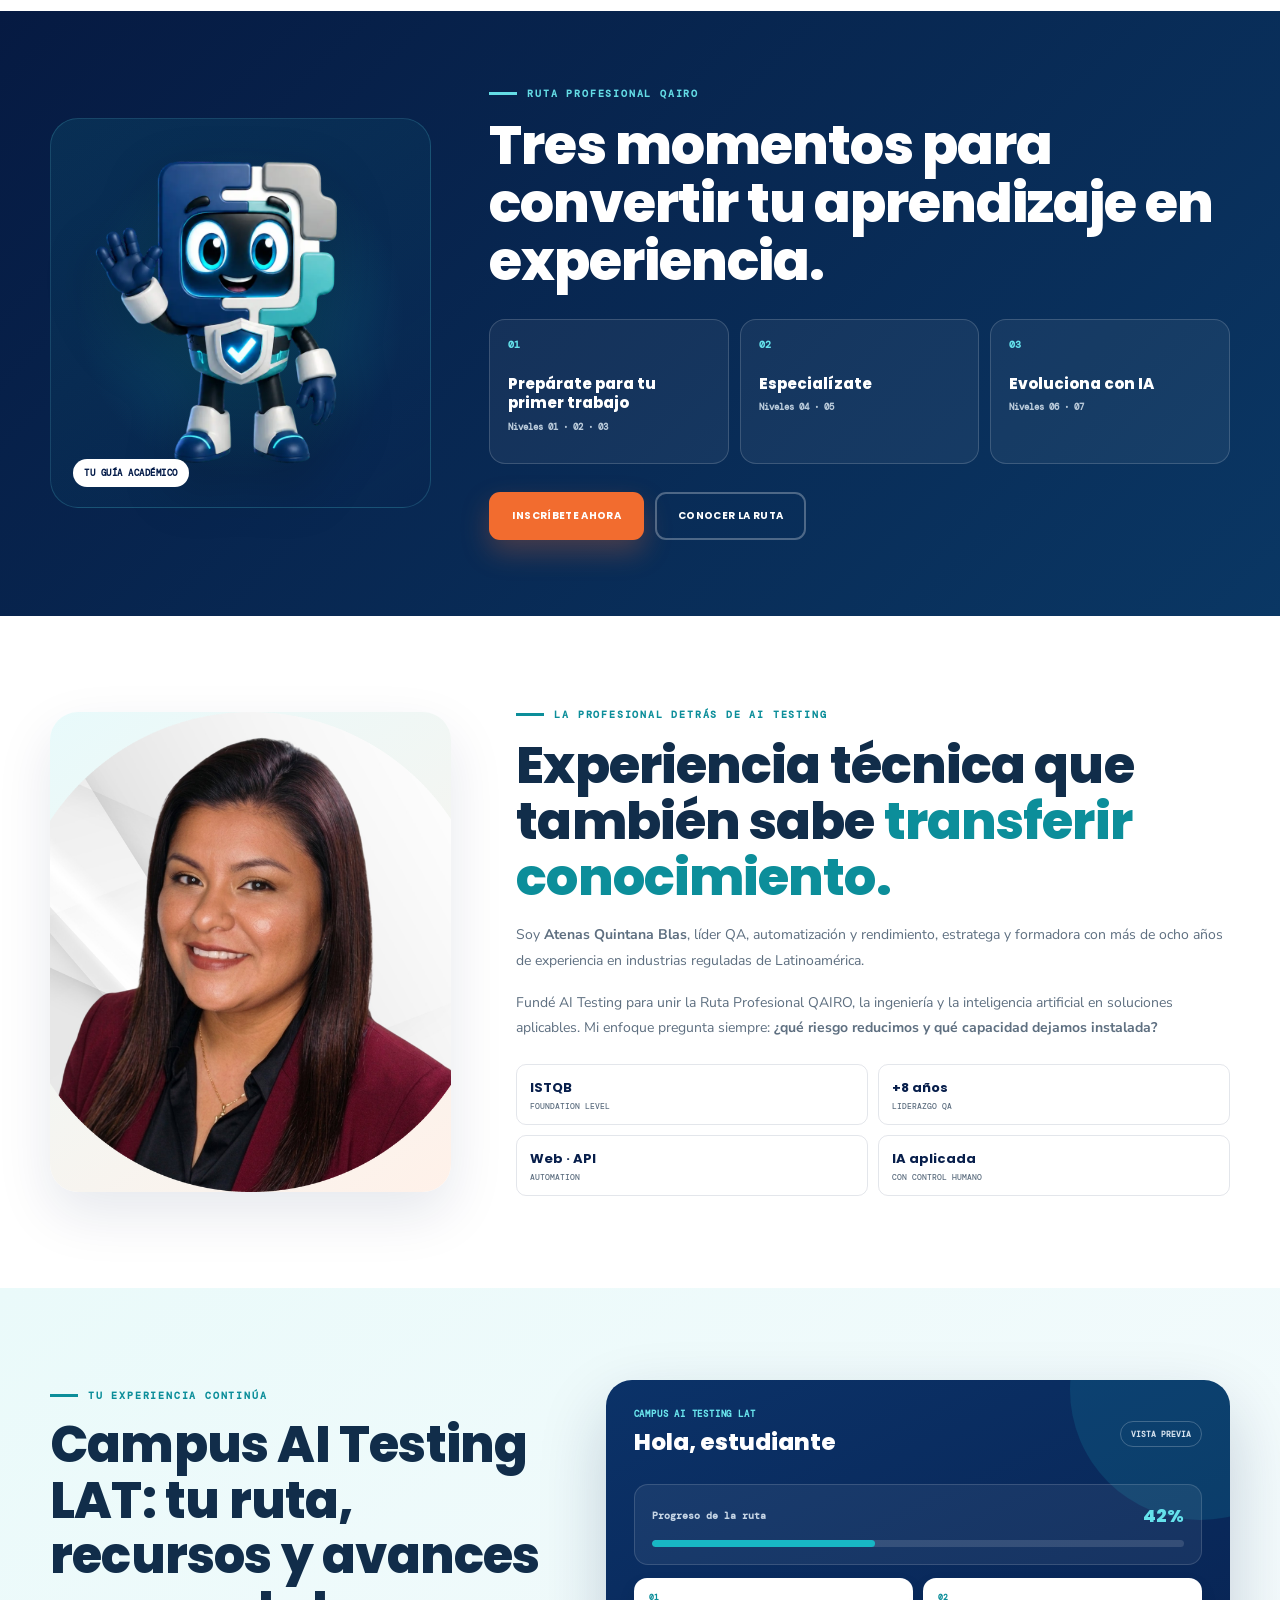
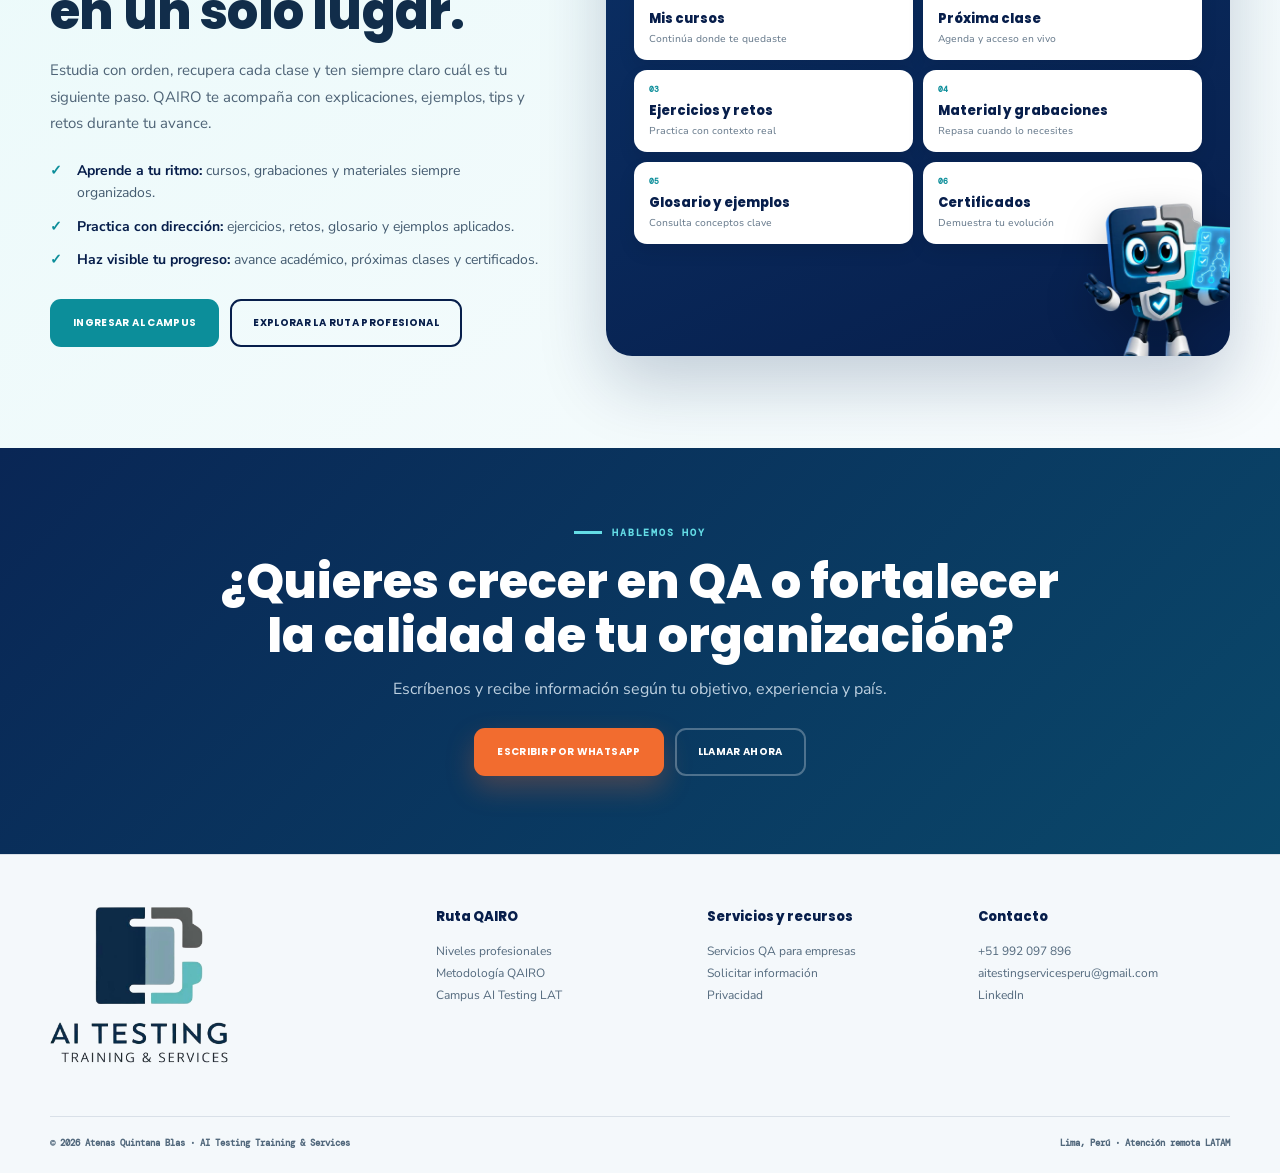
==== commit 1ee6c907: "Mejora llamadas a la acción y WhatsApp móvil" ====
--- a/index.html
+++ b/index.html
@@ -19,11 +19,11 @@
   <link rel="preconnect" href="https://fonts.googleapis.com">
   <link rel="preconnect" href="https://fonts.gstatic.com" crossorigin>
   <link href="https://fonts.googleapis.com/css2?family=DM+Mono:wght@400;500&family=Nunito+Sans:opsz,wght@6..12,400;6..12,600;6..12,700;6..12,800&family=Poppins:wght@600;700;800&display=swap" rel="stylesheet">
-  <link rel="stylesheet" href="assets/home.css?v=20260818-1">
+  <link rel="stylesheet" href="assets/home.css?v=20260818-4">
   <script type="application/ld+json">
   {"@context":"https://schema.org","@graph":[
     {"@type":"Person","@id":"https://aitesting.lat/#atenas","name":"Atenas Quintana Blas","jobTitle":"Líder QA, Automatización y Rendimiento","url":"https://aitesting.lat/#sobre-mi","image":"https://aitesting.lat/assets/atenas-quintana.png","sameAs":["https://www.linkedin.com/in/atenas-quintana-blas"]},
-    {"@type":["ProfessionalService","Organization"],"@id":"https://aitesting.lat/#organization","name":"AI Testing Training & Services","alternateName":"AI Testing LAT","description":"Formación online en QA y testing de software, y servicios especializados de calidad para Latinoamérica.","url":"https://aitesting.lat/","logo":"https://aitesting.lat/assets/ai-testing-logo-oficial.png","founder":{"@id":"https://aitesting.lat/#atenas"},"email":"aitestingservicesperu@gmail.com","telephone":"+51992097896","areaServed":[{"@type":"Country","name":"Perú"},{"@type":"Country","name":"Venezuela"},{"@type":"Country","name":"El Salvador"},{"@type":"Country","name":"Colombia"},{"@type":"Country","name":"Ecuador"},{"@type":"Country","name":"Bolivia"},{"@type":"Place","name":"Latinoamérica"}],"availableLanguage":"Spanish","sameAs":["https://www.linkedin.com/in/atenas-quintana-blas"]},
+    {"@type":["ProfessionalService","Organization"],"@id":"https://aitesting.lat/#organization","name":"AI Testing Training & Services","alternateName":"AI Testing LAT","description":"Formación online en QA y testing de software, y servicios especializados de calidad para Latinoamérica.","url":"https://aitesting.lat/","logo":"https://aitesting.lat/assets/ai-testing-logo-oficial.png","founder":{"@id":"https://aitesting.lat/#atenas"},"email":"aitestingservicesperu@gmail.com","telephone":"+51992097896","areaServed":[{"@type":"Country","name":"Perú"},{"@type":"Country","name":"Venezuela"},{"@type":"Country","name":"El Salvador"},{"@type":"Country","name":"Colombia"},{"@type":"Country","name":"Ecuador"},{"@type":"Country","name":"Bolivia"},{"@type":"Country","name":"Panamá"},{"@type":"Country","name":"República Dominicana"},{"@type":"Country","name":"Guatemala"},{"@type":"Country","name":"Honduras"},{"@type":"Country","name":"Nicaragua"},{"@type":"Country","name":"Paraguay"},{"@type":"Place","name":"Latinoamérica"}],"availableLanguage":"Spanish","sameAs":["https://www.linkedin.com/in/atenas-quintana-blas"]},
     {"@type":"WebSite","@id":"https://aitesting.lat/#website","name":"AI Testing LAT","url":"https://aitesting.lat/","inLanguage":"es","publisher":{"@id":"https://aitesting.lat/#organization"}}
   ]}
   </script>
@@ -49,12 +49,13 @@
     </header>
     <section class="expertise" aria-label="Áreas de experiencia"><div class="container expertise-row"><span>Testing manual</span><span>API Testing</span><span>Automatización</span><span>Rendimiento</span><span>Gobernanza QA</span><span>IA generativa</span></div></section>
     <section class="section intro" id="servicios" aria-labelledby="intro-title"><div class="container"><div class="section-head split"><div><p class="eyebrow"><span></span> Una marca · Dos líneas de valor</p><h2 id="intro-title">Elige el camino que responde a tu <em>objetivo.</em></h2></div><p>La formación y los servicios comparten el mismo enfoque: entender el riesgo, practicar con contexto real y dejar capacidades que puedan sostenerse.</p></div><div class="value-grid"><article class="value-card teal"><span class="value-index">01</span><h3>Quiero crecer como profesional QA</h3><p>Avanza desde fundamentos hasta especialización e IA con una ruta progresiva, retos y evidencias para tu portafolio.</p><a href="ruta-profesional-qairo.html">Curso de QA y testing online con QAIRO →</a></article><article class="value-card orange"><span class="value-index">02</span><h3>Quiero fortalecer el QA de mi empresa</h3><p>Servicios especializados y Talent Pool QA para fortalecer procesos, capacidades y equipos.</p><a href="servicios-testing-qa-latinoamerica.html">Servicios QA para empresas de Latinoamérica →</a></article></div></div></section>
-    <section class="qairo-home" id="ruta" aria-labelledby="qairo-home-title"><div class="container qairo-home-grid"><div class="qairo-home-visual"><div class="qairo-home-glow" aria-hidden="true"></div><img src="assets/qairo/qairo-bienvenida.webp" alt="QAIRO, guía académico de la Ruta Profesional QA" width="900" height="900"><span>Tu guía académico</span></div><div class="qairo-home-copy"><p class="eyebrow light"><span></span> Ruta Profesional QAIRO</p><h2 id="qairo-home-title">Tres momentos para convertir tu aprendizaje en experiencia.</h2><div class="qairo-moments"><article><span>01</span><strong>Prepárate para tu primer trabajo</strong><small>Niveles 01 · 02 · 03</small></article><article><span>02</span><strong>Especialízate</strong><small>Niveles 04 · 05</small></article><article><span>03</span><strong>Evoluciona con IA</strong><small>Niveles 06 · 07</small></article></div><div class="actions"><a class="button button-teal" href="ruta-profesional-qairo.html">Ver el curso de QA online</a></div></div></div></section>
+    <section class="qairo-home" id="ruta" aria-labelledby="qairo-home-title"><div class="container qairo-home-grid"><div class="qairo-home-visual"><div class="qairo-home-glow" aria-hidden="true"></div><img src="assets/qairo/qairo-bienvenida.webp" alt="QAIRO, guía académico de la Ruta Profesional QA" width="900" height="900"><span>Tu guía académico</span></div><div class="qairo-home-copy"><p class="eyebrow light"><span></span> Ruta Profesional QAIRO</p><h2 id="qairo-home-title">Tres momentos para convertir tu aprendizaje en experiencia.</h2><div class="qairo-moments"><article><span>01</span><strong>Prepárate para tu primer trabajo</strong><small>Niveles 01 · 02 · 03</small></article><article><span>02</span><strong>Especialízate</strong><small>Niveles 04 · 05</small></article><article><span>03</span><strong>Evoluciona con IA</strong><small>Niveles 06 · 07</small></article></div><div class="actions"><a class="button button-orange" href="https://wa.me/51992097896?text=Hola%20Atenas%2C%20quiero%20inscribirme%20en%20la%20Ruta%20Profesional%20QAIRO.%20Mi%20pa%C3%ADs%20es%3A" target="_blank" rel="noopener">Inscríbete ahora</a><a class="button button-ghost" href="ruta-profesional-qairo.html">Conocer la ruta</a></div></div></div></section>
     <section class="section about" id="sobre-mi" aria-labelledby="about-title"><div class="container about-grid"><div class="about-photo"><img src="assets/atenas-quintana.png" alt="Retrato profesional de Atenas Quintana Blas" width="800" height="800"></div><div><p class="eyebrow"><span></span> La profesional detrás de AI Testing</p><h2 id="about-title">Experiencia técnica que también sabe <em>transferir conocimiento.</em></h2><p>Soy <strong>Atenas Quintana Blas</strong>, líder QA, automatización y rendimiento, estratega y formadora con más de ocho años de experiencia en industrias reguladas de Latinoamérica.</p><p>Fundé AI Testing para unir la Ruta Profesional QAIRO, la ingeniería y la inteligencia artificial en soluciones aplicables. Mi enfoque pregunta siempre: <strong>¿qué riesgo reducimos y qué capacidad dejamos instalada?</strong></p><div class="credentials"><span><strong>ISTQB</strong> Foundation Level</span><span><strong>+8 años</strong> Liderazgo QA</span><span><strong>Web · API</strong> Automation</span><span><strong>IA aplicada</strong> Con control humano</span></div></div></div></section>
     <section class="section campus-showcase" id="campus" aria-labelledby="campus-title"><div class="container campus-showcase-grid"><div class="campus-copy"><p class="eyebrow"><span></span> Tu experiencia continúa</p><h2 id="campus-title">Campus AI Testing LAT: tu ruta, recursos y avances en un solo lugar.</h2><p>Estudia con orden, recupera cada clase y ten siempre claro cuál es tu siguiente paso. QAIRO te acompaña con explicaciones, ejemplos, tips y retos durante tu avance.</p><ul class="campus-benefits"><li><strong>Aprende a tu ritmo:</strong> cursos, grabaciones y materiales siempre organizados.</li><li><strong>Practica con dirección:</strong> ejercicios, retos, glosario y ejemplos aplicados.</li><li><strong>Haz visible tu progreso:</strong> avance académico, próximas clases y certificados.</li></ul><div class="actions"><a class="button button-primary" href="campus/">Ingresar al Campus</a><a class="button button-outline" href="ruta-profesional-qairo.html">Explorar la Ruta Profesional</a></div></div><div class="campus-preview" aria-label="Vista previa del Campus AI Testing LAT"><div class="campus-preview-head"><div><small>Campus AI Testing LAT</small><strong>Hola, estudiante</strong></div><span>Vista previa</span></div><div class="campus-progress"><div><small>Progreso de la ruta</small><strong>42%</strong></div><i><b></b></i></div><div class="campus-modules"><article><span>01</span><strong>Mis cursos</strong><small>Continúa donde te quedaste</small></article><article><span>02</span><strong>Próxima clase</strong><small>Agenda y acceso en vivo</small></article><article><span>03</span><strong>Ejercicios y retos</strong><small>Practica con contexto real</small></article><article><span>04</span><strong>Material y grabaciones</strong><small>Repasa cuando lo necesites</small></article><article><span>05</span><strong>Glosario y ejemplos</strong><small>Consulta conceptos clave</small></article><article><span>06</span><strong>Certificados</strong><small>Demuestra tu evolución</small></article></div><img class="campus-qairo" src="assets/qairo/qairo-muestra.webp" alt="QAIRO guía la experiencia del Campus" width="780" height="900"></div></div></section>
-    <section class="contact" id="contacto" aria-labelledby="contact-title"><div class="container contact-inner"><p class="eyebrow light"><span></span> Conversemos</p><h2 id="contact-title">¿Quieres crecer en QA o fortalecer la calidad de tu organización?</h2><p>Cuéntame tu objetivo y definimos el punto de entrada con mayor valor.</p><div class="actions"><a class="button button-teal" href="mailto:aitestingservicesperu@gmail.com?subject=Solicitud%20de%20informaci%C3%B3n%20-%20AI%20Testing">Solicitar información</a><a class="button button-ghost" href="https://www.linkedin.com/in/atenas-quintana-blas" target="_blank" rel="noopener">Ver perfil profesional</a></div></div></section>
+    <section class="contact" id="contacto" aria-labelledby="contact-title"><div class="container contact-inner"><p class="eyebrow light"><span></span> Hablemos hoy</p><h2 id="contact-title">¿Quieres crecer en QA o fortalecer la calidad de tu organización?</h2><p>Escríbenos y recibe información según tu objetivo, experiencia y país.</p><div class="actions"><a class="button button-orange" href="https://wa.me/51992097896?text=Hola%20Atenas%2C%20deseo%20informaci%C3%B3n%20sobre%20AI%20Testing.%20Mi%20inter%C3%A9s%20es%3A" target="_blank" rel="noopener">Escribir por WhatsApp</a><a class="button button-ghost" href="tel:+51992097896">Llamar ahora</a></div></div></section>
   </main>
   <footer><div class="container footer-grid"><div class="footer-brand"><img src="assets/ai-testing-logo-oficial.png?v=20260817-3" alt="AI Testing Training &amp; Services" width="599" height="530"></div><nav aria-label="Ruta QAIRO"><strong>Ruta QAIRO</strong><a href="ruta-profesional-qairo.html#niveles">Niveles profesionales</a><a href="ruta-profesional-qairo.html#metodologia">Metodología QAIRO</a><a href="#campus">Campus AI Testing LAT</a></nav><nav aria-label="Servicios y recursos"><strong>Servicios y recursos</strong><a href="servicios-testing-qa-latinoamerica.html">Servicios QA para empresas</a><a href="#contacto">Solicitar información</a><a href="politica-privacidad.html">Privacidad</a></nav><div><strong>Contacto</strong><a href="tel:+51992097896">+51 992 097 896</a><a href="mailto:aitestingservicesperu@gmail.com">aitestingservicesperu@gmail.com</a><a href="https://www.linkedin.com/in/atenas-quintana-blas" target="_blank" rel="noopener">LinkedIn</a></div></div><div class="container footer-bottom"><span>© 2026 Atenas Quintana Blas · AI Testing Training &amp; Services</span><span>Lima, Perú · Atención remota LATAM</span></div></footer>
+  <a class="whatsapp-float" href="https://wa.me/51992097896?text=Hola%20Atenas%2C%20deseo%20informaci%C3%B3n%20sobre%20AI%20Testing." target="_blank" rel="noopener" aria-label="Escribir a AI Testing por WhatsApp"><svg viewBox="0 0 24 24" aria-hidden="true"><path d="M20.5 11.6a8.5 8.5 0 0 1-12.6 7.5L3 20.5l1.4-4.7a8.5 8.5 0 1 1 16.1-4.2Z"/><path d="M8.1 7.8c.3-.4.6-.4.9-.1l1.1 1.4c.2.3.2.6 0 .9l-.6.8c.7 1.5 1.9 2.6 3.4 3.3l.8-.7c.3-.2.6-.2.9 0l1.5 1.1c.3.2.3.6.1.9-.7 1.1-1.8 1.4-3.2 1-3.1-.9-5.5-3.3-6.4-6.4-.4-1.3-.1-2.4.9-3.2Z"/></svg><span>Escríbenos</span></a>
   <script>const button=document.getElementById('menuButton');const menu=document.getElementById('navLinks');button.addEventListener('click',()=>{const open=menu.classList.toggle('open');button.setAttribute('aria-expanded',String(open));button.setAttribute('aria-label',open?'Cerrar menú':'Abrir menú')});menu.querySelectorAll('a').forEach(link=>link.addEventListener('click',()=>{menu.classList.remove('open');button.setAttribute('aria-expanded','false')}));</script>
 </body>
 </html>
--- a/assets/home.css
+++ b/assets/home.css
@@ -19,3 +19,6 @@
 @media(max-width:1080px){.qairo-home-grid{gap:35px}.qairo-moments strong{font-size:13px}}
 @media(max-width:820px){.qairo-home-grid,.regional-box{grid-template-columns:1fr}.qairo-home-visual{min-height:360px;max-width:570px;width:100%;margin:auto}.qairo-home-visual>img{width:340px;height:340px}.qairo-home-copy{padding-top:8px}.route-page .route-hero{padding:54px 0}.audience-grid{grid-template-columns:1fr}.regional-box{gap:26px}}
 @media(max-width:560px){.qairo-home{padding:58px 0}.qairo-home-visual{min-height:320px}.qairo-home-glow{width:290px;height:290px}.qairo-home-visual>img{width:305px;height:305px}.qairo-home-copy h2{font-size:36px}.qairo-moments{grid-template-columns:1fr}.qairo-moments article{min-height:0}.qairo-moments strong{font-size:15px;margin-top:11px}.route-page .qairo-copy h1{font-size:38px}.regional-box{padding:27px 22px}.regional-box .button{width:100%}}
+.nav-links .nav-cta{background:var(--orange);color:white;box-shadow:0 10px 24px rgba(242,108,47,.25)}.nav-links .nav-cta:hover{background:var(--navy);color:white}.button-orange{background:var(--orange);color:white;box-shadow:0 12px 28px rgba(242,108,47,.28)}.button-orange:hover{background:#d9531d;color:white}.regional-box .button{background:var(--orange);color:white;border-color:var(--orange)}.regional-box .button:hover{background:var(--navy);border-color:var(--navy)}
+.whatsapp-float{position:fixed;right:22px;bottom:22px;z-index:90;min-height:52px;display:inline-flex;align-items:center;justify-content:center;gap:9px;padding:0 17px;border-radius:999px;background:#20b867;color:white;text-decoration:none;box-shadow:0 16px 38px rgba(5,45,33,.3);font:800 11px var(--display);letter-spacing:.2px;transition:.2s}.whatsapp-float:hover{background:#138d4e;transform:translateY(-2px)}.whatsapp-float svg{width:25px;height:25px;fill:none;stroke:currentColor;stroke-width:1.8;stroke-linecap:round;stroke-linejoin:round}
+@media(max-width:560px){.whatsapp-float{right:14px;bottom:14px;width:58px;height:58px;min-height:58px;padding:0;border:3px solid white;box-shadow:0 14px 34px rgba(5,45,33,.38)}.whatsapp-float svg{width:29px;height:29px}.whatsapp-float span{position:absolute;width:1px;height:1px;padding:0;margin:-1px;overflow:hidden;clip:rect(0,0,0,0);white-space:nowrap;border:0}.button-orange{box-shadow:0 10px 22px rgba(242,108,47,.25)}}
